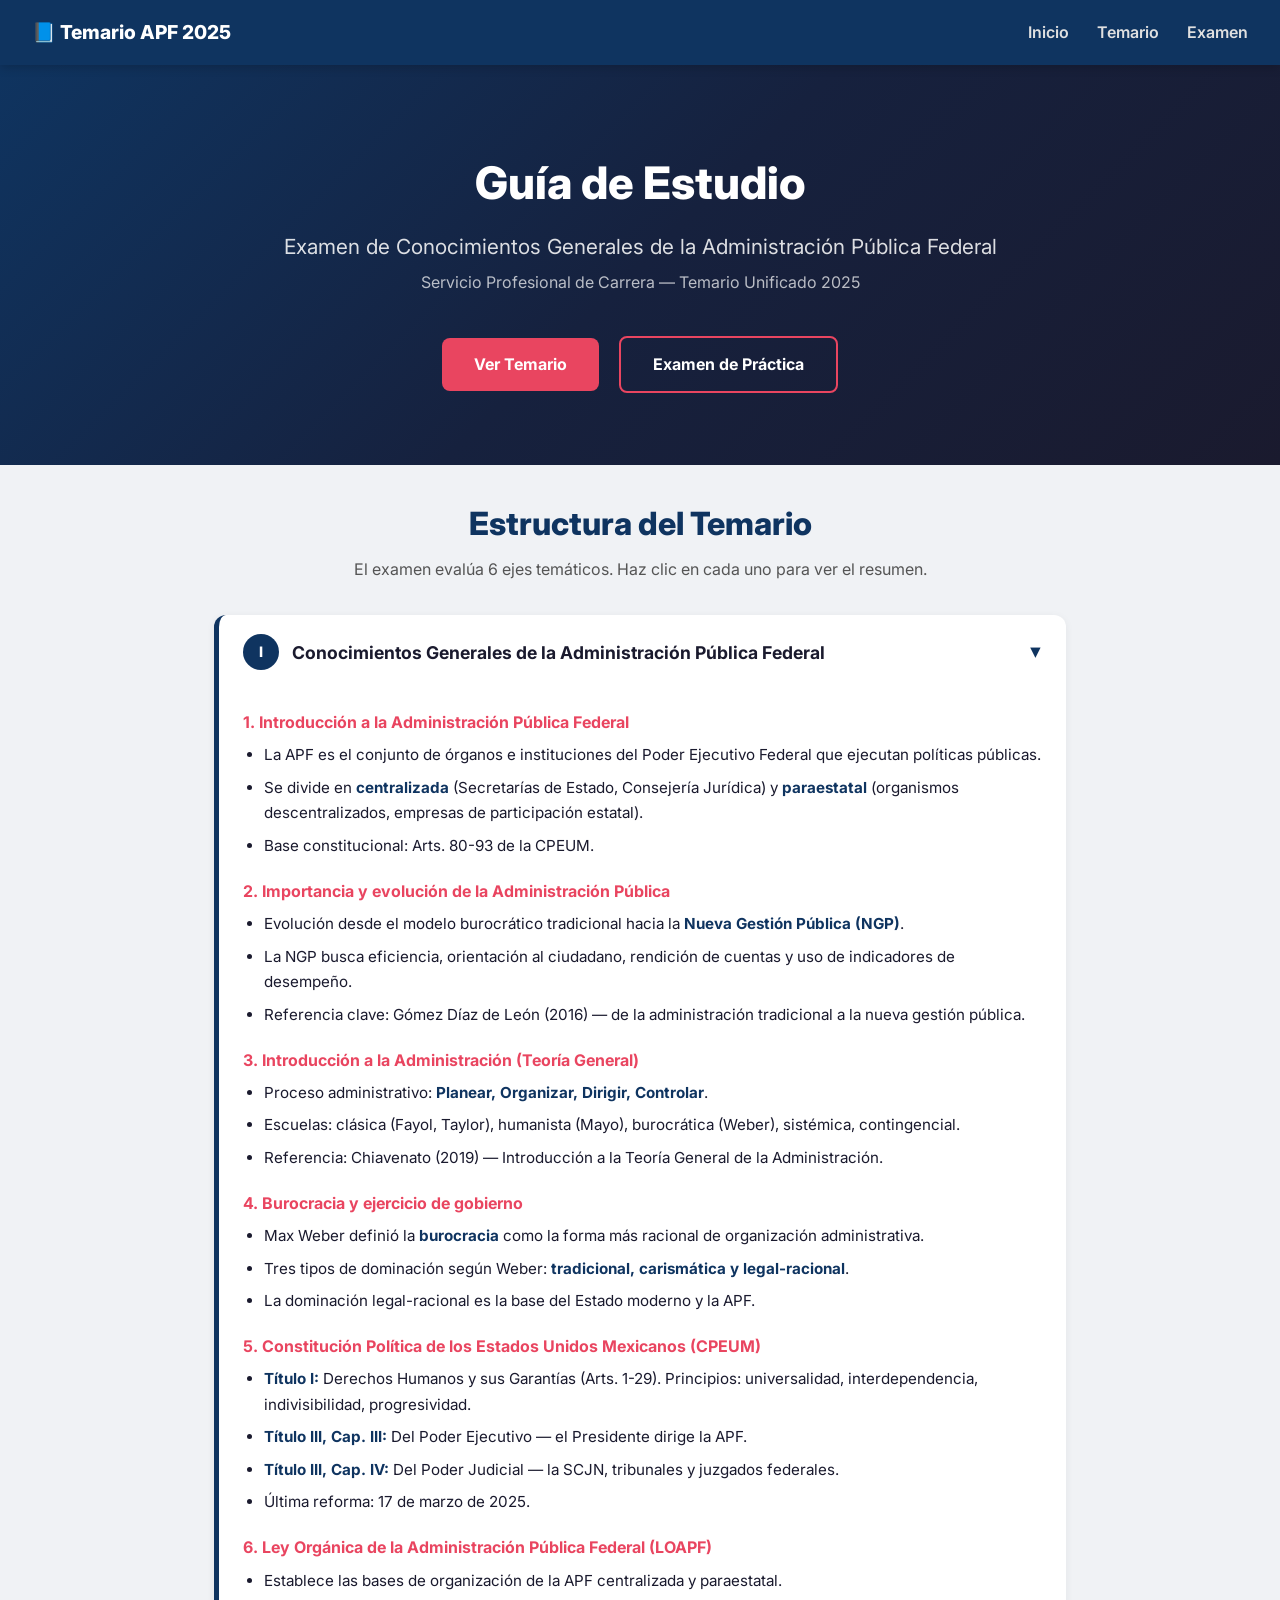
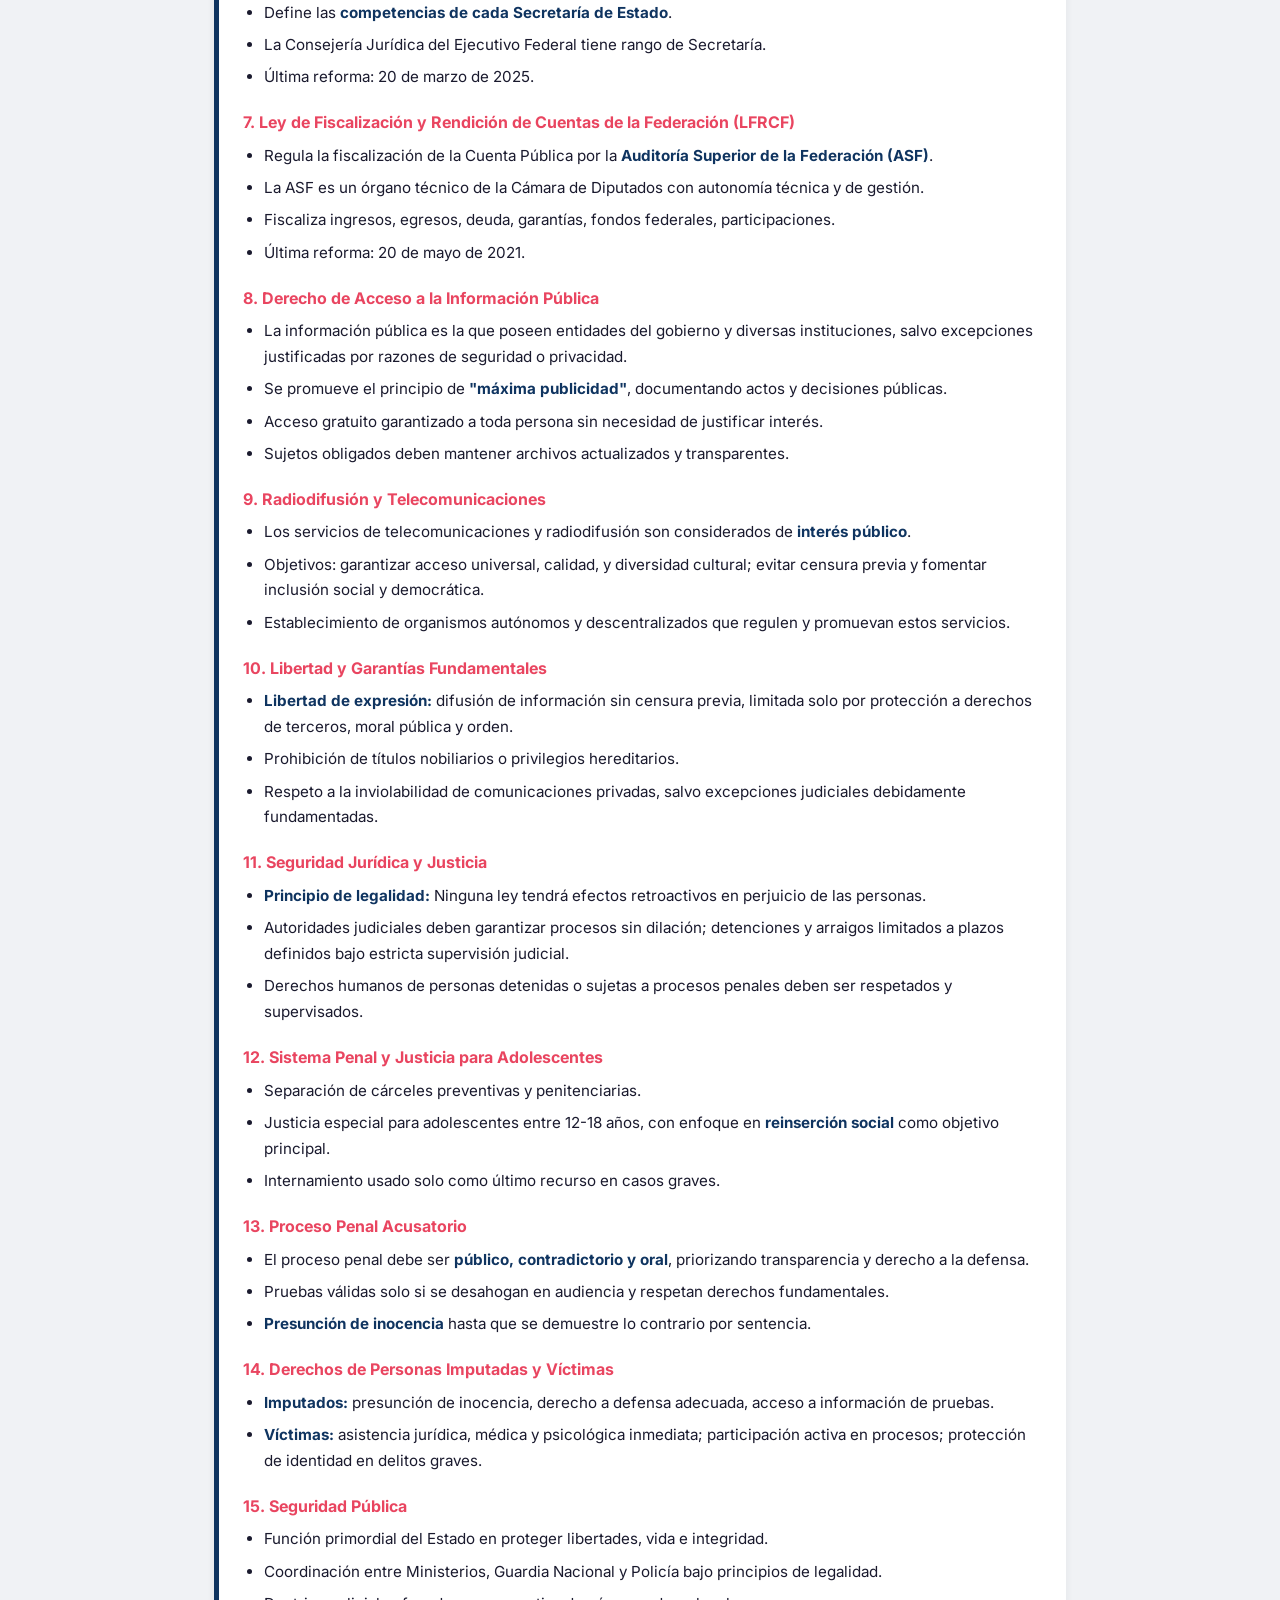
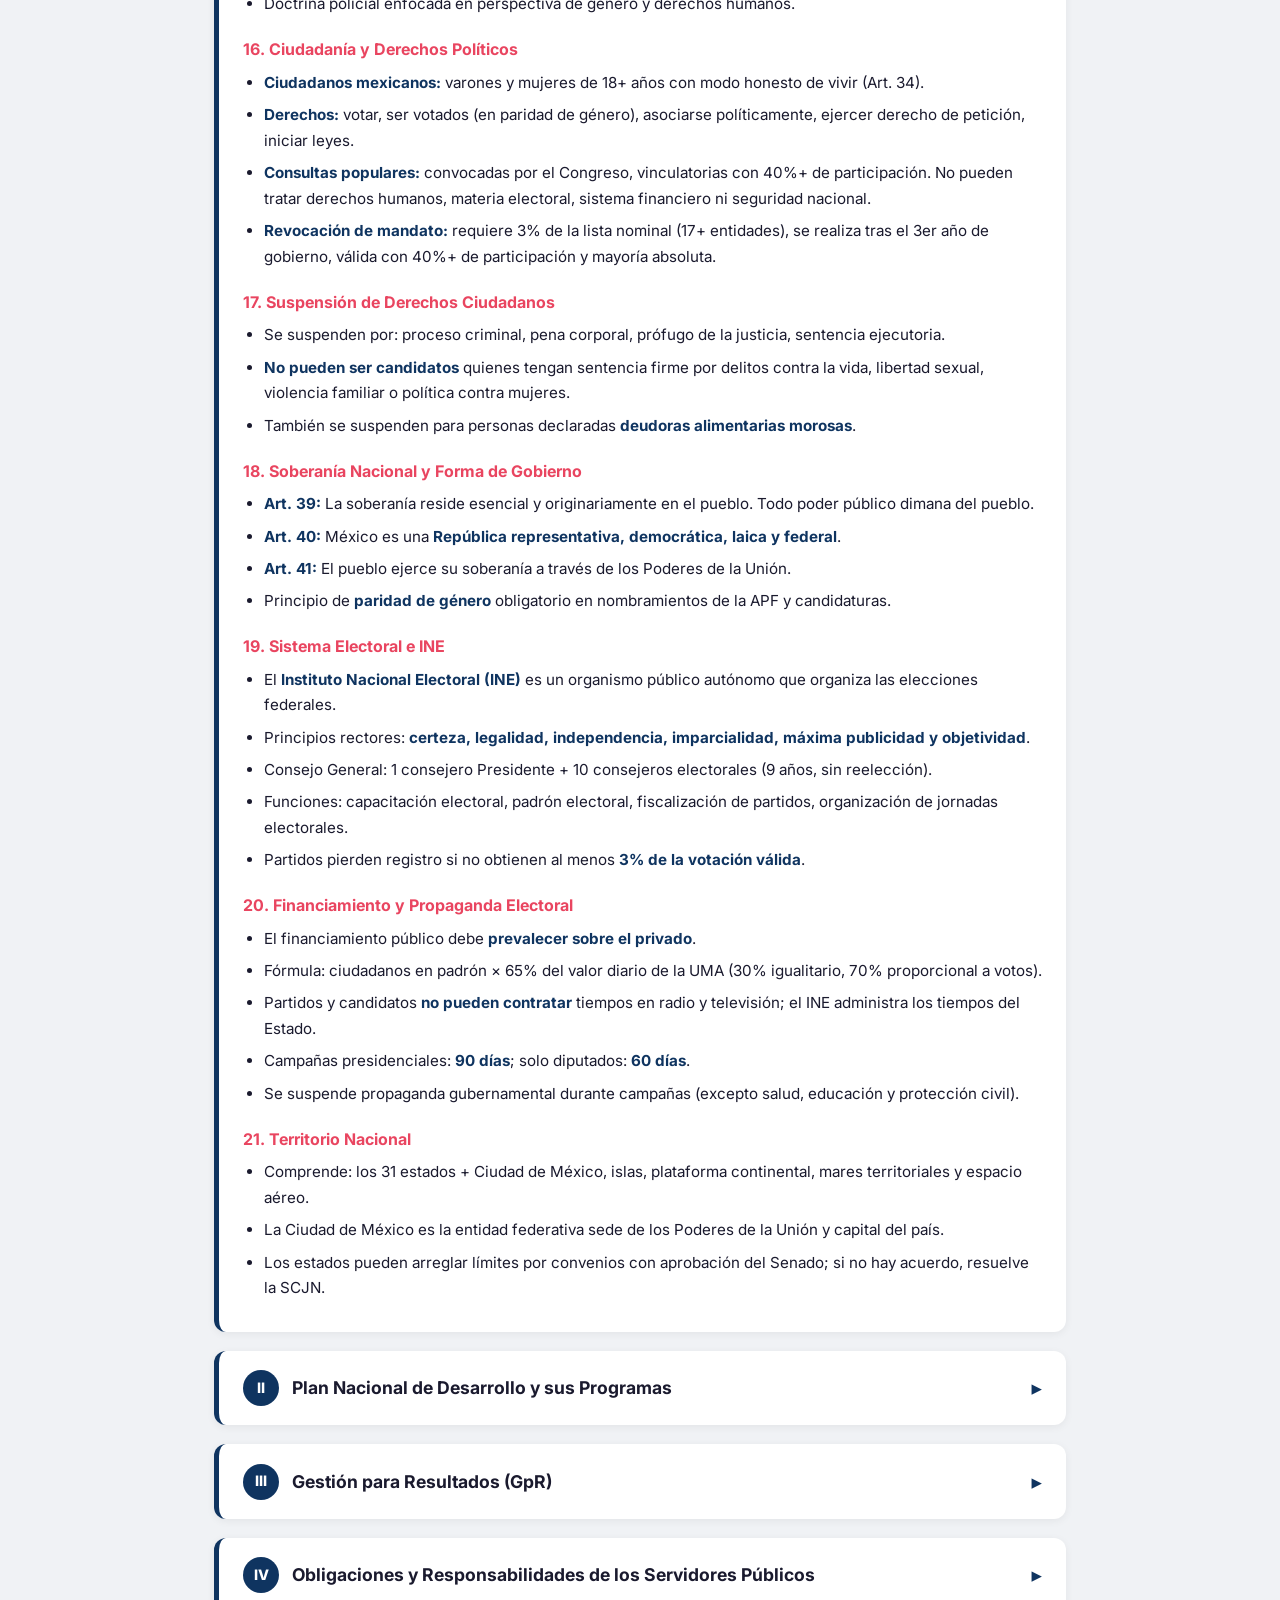
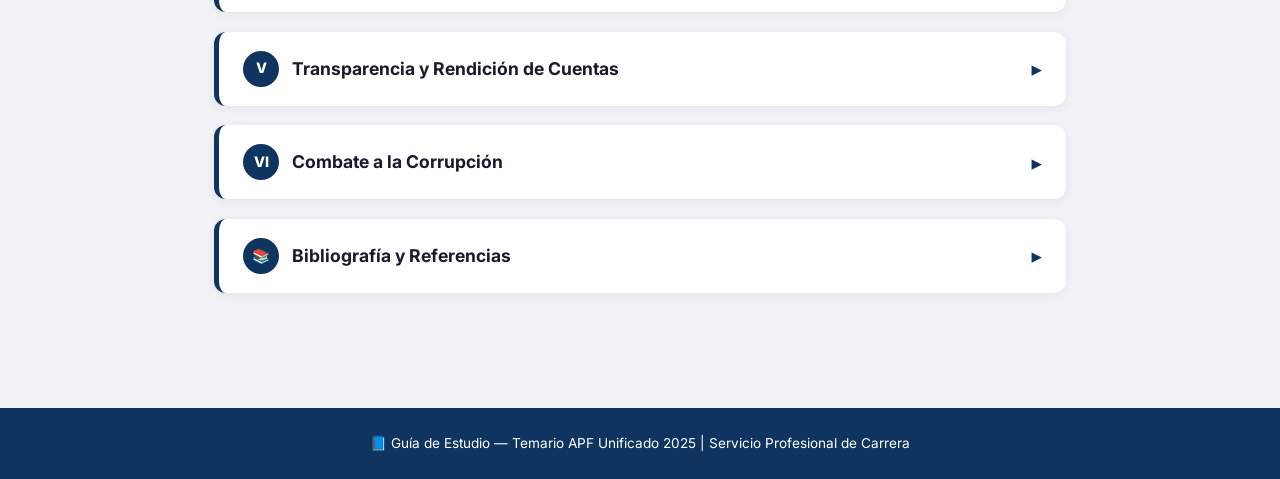
==== index.html @ 344faa26 "Actualización: Ciudadanía, derechos políticos, soberanía, INE, territorio (temas 16-21)" ====
<!DOCTYPE html>
<html lang="es">
<head>
<meta charset="UTF-8">
<meta name="viewport" content="width=device-width, initial-scale=1.0">
<title>Guía de Estudio — Temario APF 2025</title>
<link href="https://fonts.googleapis.com/css2?family=Inter:wght@400;600;700;800&display=swap" rel="stylesheet">
<link rel="stylesheet" href="styles.css">
</head>
<body>

<!-- NAV -->
<nav id="navbar">
  <div class="nav-brand">📘 Temario APF 2025</div>
  <div class="nav-links">
    <a href="#inicio">Inicio</a>
    <a href="#temario">Temario</a>
    <a href="examen.html">Examen</a>
  </div>
</nav>

<!-- HERO -->
<header id="inicio" class="hero">
  <h1>Guía de Estudio</h1>
  <h2>Examen de Conocimientos Generales de la Administración Pública Federal</h2>
  <p>Servicio Profesional de Carrera — Temario Unificado 2025</p>
  <a href="#temario" class="btn-primary">Ver Temario</a>
  <a href="examen.html" class="btn-secondary">Examen de Práctica</a>
</header>

<!-- TEMARIO -->
<main id="temario">

  <h2 class="section-title">Estructura del Temario</h2>
  <p class="section-subtitle">El examen evalúa 6 ejes temáticos. Haz clic en cada uno para ver el resumen.</p>

  <!-- EJE I -->
  <details class="tema-card" open>
    <summary><span class="tema-num">I</span> Conocimientos Generales de la Administración Pública Federal</summary>
    <div class="tema-content">
      <h4>1. Introducción a la Administración Pública Federal</h4>
      <ul>
        <li>La APF es el conjunto de órganos e instituciones del Poder Ejecutivo Federal que ejecutan políticas públicas.</li>
        <li>Se divide en <strong>centralizada</strong> (Secretarías de Estado, Consejería Jurídica) y <strong>paraestatal</strong> (organismos descentralizados, empresas de participación estatal).</li>
        <li>Base constitucional: Arts. 80-93 de la CPEUM.</li>
      </ul>

      <h4>2. Importancia y evolución de la Administración Pública</h4>
      <ul>
        <li>Evolución desde el modelo burocrático tradicional hacia la <strong>Nueva Gestión Pública (NGP)</strong>.</li>
        <li>La NGP busca eficiencia, orientación al ciudadano, rendición de cuentas y uso de indicadores de desempeño.</li>
        <li>Referencia clave: Gómez Díaz de León (2016) — de la administración tradicional a la nueva gestión pública.</li>
      </ul>

      <h4>3. Introducción a la Administración (Teoría General)</h4>
      <ul>
        <li>Proceso administrativo: <strong>Planear, Organizar, Dirigir, Controlar</strong>.</li>
        <li>Escuelas: clásica (Fayol, Taylor), humanista (Mayo), burocrática (Weber), sistémica, contingencial.</li>
        <li>Referencia: Chiavenato (2019) — Introducción a la Teoría General de la Administración.</li>
      </ul>

      <h4>4. Burocracia y ejercicio de gobierno</h4>
      <ul>
        <li>Max Weber definió la <strong>burocracia</strong> como la forma más racional de organización administrativa.</li>
        <li>Tres tipos de dominación según Weber: <strong>tradicional, carismática y legal-racional</strong>.</li>
        <li>La dominación legal-racional es la base del Estado moderno y la APF.</li>
      </ul>

      <h4>5. Constitución Política de los Estados Unidos Mexicanos (CPEUM)</h4>
      <ul>
        <li><strong>Título I:</strong> Derechos Humanos y sus Garantías (Arts. 1-29). Principios: universalidad, interdependencia, indivisibilidad, progresividad.</li>
        <li><strong>Título III, Cap. III:</strong> Del Poder Ejecutivo — el Presidente dirige la APF.</li>
        <li><strong>Título III, Cap. IV:</strong> Del Poder Judicial — la SCJN, tribunales y juzgados federales.</li>
        <li>Última reforma: 17 de marzo de 2025.</li>
      </ul>

      <h4>6. Ley Orgánica de la Administración Pública Federal (LOAPF)</h4>
      <ul>
        <li>Establece las bases de organización de la APF centralizada y paraestatal.</li>
        <li>Define las <strong>competencias de cada Secretaría de Estado</strong>.</li>
        <li>La Consejería Jurídica del Ejecutivo Federal tiene rango de Secretaría.</li>
        <li>Última reforma: 20 de marzo de 2025.</li>
      </ul>

      <h4>7. Ley de Fiscalización y Rendición de Cuentas de la Federación (LFRCF)</h4>
      <ul>
        <li>Regula la fiscalización de la Cuenta Pública por la <strong>Auditoría Superior de la Federación (ASF)</strong>.</li>
        <li>La ASF es un órgano técnico de la Cámara de Diputados con autonomía técnica y de gestión.</li>
        <li>Fiscaliza ingresos, egresos, deuda, garantías, fondos federales, participaciones.</li>
        <li>Última reforma: 20 de mayo de 2021.</li>
      </ul>

      <h4>8. Derecho de Acceso a la Información Pública</h4>
      <ul>
        <li>La información pública es la que poseen entidades del gobierno y diversas instituciones, salvo excepciones justificadas por razones de seguridad o privacidad.</li>
        <li>Se promueve el principio de <strong>"máxima publicidad"</strong>, documentando actos y decisiones públicas.</li>
        <li>Acceso gratuito garantizado a toda persona sin necesidad de justificar interés.</li>
        <li>Sujetos obligados deben mantener archivos actualizados y transparentes.</li>
      </ul>

      <h4>9. Radiodifusión y Telecomunicaciones</h4>
      <ul>
        <li>Los servicios de telecomunicaciones y radiodifusión son considerados de <strong>interés público</strong>.</li>
        <li>Objetivos: garantizar acceso universal, calidad, y diversidad cultural; evitar censura previa y fomentar inclusión social y democrática.</li>
        <li>Establecimiento de organismos autónomos y descentralizados que regulen y promuevan estos servicios.</li>
      </ul>

      <h4>10. Libertad y Garantías Fundamentales</h4>
      <ul>
        <li><strong>Libertad de expresión:</strong> difusión de información sin censura previa, limitada solo por protección a derechos de terceros, moral pública y orden.</li>
        <li>Prohibición de títulos nobiliarios o privilegios hereditarios.</li>
        <li>Respeto a la inviolabilidad de comunicaciones privadas, salvo excepciones judiciales debidamente fundamentadas.</li>
      </ul>

      <h4>11. Seguridad Jurídica y Justicia</h4>
      <ul>
        <li><strong>Principio de legalidad:</strong> Ninguna ley tendrá efectos retroactivos en perjuicio de las personas.</li>
        <li>Autoridades judiciales deben garantizar procesos sin dilación; detenciones y arraigos limitados a plazos definidos bajo estricta supervisión judicial.</li>
        <li>Derechos humanos de personas detenidas o sujetas a procesos penales deben ser respetados y supervisados.</li>
      </ul>

      <h4>12. Sistema Penal y Justicia para Adolescentes</h4>
      <ul>
        <li>Separación de cárceles preventivas y penitenciarias.</li>
        <li>Justicia especial para adolescentes entre 12-18 años, con enfoque en <strong>reinserción social</strong> como objetivo principal.</li>
        <li>Internamiento usado solo como último recurso en casos graves.</li>
      </ul>

      <h4>13. Proceso Penal Acusatorio</h4>
      <ul>
        <li>El proceso penal debe ser <strong>público, contradictorio y oral</strong>, priorizando transparencia y derecho a la defensa.</li>
        <li>Pruebas válidas solo si se desahogan en audiencia y respetan derechos fundamentales.</li>
        <li><strong>Presunción de inocencia</strong> hasta que se demuestre lo contrario por sentencia.</li>
      </ul>

      <h4>14. Derechos de Personas Imputadas y Víctimas</h4>
      <ul>
        <li><strong>Imputados:</strong> presunción de inocencia, derecho a defensa adecuada, acceso a información de pruebas.</li>
        <li><strong>Víctimas:</strong> asistencia jurídica, médica y psicológica inmediata; participación activa en procesos; protección de identidad en delitos graves.</li>
      </ul>

      <h4>15. Seguridad Pública</h4>
      <ul>
        <li>Función primordial del Estado en proteger libertades, vida e integridad.</li>
        <li>Coordinación entre Ministerios, Guardia Nacional y Policía bajo principios de legalidad.</li>
        <li>Doctrina policial enfocada en perspectiva de género y derechos humanos.</li>
      </ul>

      <h4>16. Ciudadanía y Derechos Políticos</h4>
      <ul>
        <li><strong>Ciudadanos mexicanos:</strong> varones y mujeres de 18+ años con modo honesto de vivir (Art. 34).</li>
        <li><strong>Derechos:</strong> votar, ser votados (en paridad de género), asociarse políticamente, ejercer derecho de petición, iniciar leyes.</li>
        <li><strong>Consultas populares:</strong> convocadas por el Congreso, vinculatorias con 40%+ de participación. No pueden tratar derechos humanos, materia electoral, sistema financiero ni seguridad nacional.</li>
        <li><strong>Revocación de mandato:</strong> requiere 3% de la lista nominal (17+ entidades), se realiza tras el 3er año de gobierno, válida con 40%+ de participación y mayoría absoluta.</li>
      </ul>

      <h4>17. Suspensión de Derechos Ciudadanos</h4>
      <ul>
        <li>Se suspenden por: proceso criminal, pena corporal, prófugo de la justicia, sentencia ejecutoria.</li>
        <li><strong>No pueden ser candidatos</strong> quienes tengan sentencia firme por delitos contra la vida, libertad sexual, violencia familiar o política contra mujeres.</li>
        <li>También se suspenden para personas declaradas <strong>deudoras alimentarias morosas</strong>.</li>
      </ul>

      <h4>18. Soberanía Nacional y Forma de Gobierno</h4>
      <ul>
        <li><strong>Art. 39:</strong> La soberanía reside esencial y originariamente en el pueblo. Todo poder público dimana del pueblo.</li>
        <li><strong>Art. 40:</strong> México es una <strong>República representativa, democrática, laica y federal</strong>.</li>
        <li><strong>Art. 41:</strong> El pueblo ejerce su soberanía a través de los Poderes de la Unión.</li>
        <li>Principio de <strong>paridad de género</strong> obligatorio en nombramientos de la APF y candidaturas.</li>
      </ul>

      <h4>19. Sistema Electoral e INE</h4>
      <ul>
        <li>El <strong>Instituto Nacional Electoral (INE)</strong> es un organismo público autónomo que organiza las elecciones federales.</li>
        <li>Principios rectores: <strong>certeza, legalidad, independencia, imparcialidad, máxima publicidad y objetividad</strong>.</li>
        <li>Consejo General: 1 consejero Presidente + 10 consejeros electorales (9 años, sin reelección).</li>
        <li>Funciones: capacitación electoral, padrón electoral, fiscalización de partidos, organización de jornadas electorales.</li>
        <li>Partidos pierden registro si no obtienen al menos <strong>3% de la votación válida</strong>.</li>
      </ul>

      <h4>20. Financiamiento y Propaganda Electoral</h4>
      <ul>
        <li>El financiamiento público debe <strong>prevalecer sobre el privado</strong>.</li>
        <li>Fórmula: ciudadanos en padrón × 65% del valor diario de la UMA (30% igualitario, 70% proporcional a votos).</li>
        <li>Partidos y candidatos <strong>no pueden contratar</strong> tiempos en radio y televisión; el INE administra los tiempos del Estado.</li>
        <li>Campañas presidenciales: <strong>90 días</strong>; solo diputados: <strong>60 días</strong>.</li>
        <li>Se suspende propaganda gubernamental durante campañas (excepto salud, educación y protección civil).</li>
      </ul>

      <h4>21. Territorio Nacional</h4>
      <ul>
        <li>Comprende: los 31 estados + Ciudad de México, islas, plataforma continental, mares territoriales y espacio aéreo.</li>
        <li>La Ciudad de México es la entidad federativa sede de los Poderes de la Unión y capital del país.</li>
        <li>Los estados pueden arreglar límites por convenios con aprobación del Senado; si no hay acuerdo, resuelve la SCJN.</li>
      </ul>
    </div>
  </details>

  <!-- EJE II -->
  <details class="tema-card">
    <summary><span class="tema-num">II</span> Plan Nacional de Desarrollo y sus Programas</summary>
    <div class="tema-content">
      <h4>1. Sociedad y política</h4>
      <ul>
        <li>Los <strong>derechos humanos</strong> son la base de las políticas públicas: el Estado debe promoverlos, respetarlos, protegerlos y garantizarlos.</li>
        <li>El ciclo de las políticas públicas: <strong>identificación del problema → formulación → implementación → evaluación</strong>.</li>
        <li>Referencia: OACNUDH (2010) — Políticas públicas con perspectiva de Derechos Humanos.</li>
      </ul>

      <h4>2. Política y gobierno</h4>
      <ul>
        <li>Las <strong>instituciones</strong> son las reglas del juego que estructuran la interacción política y social.</li>
        <li>El <strong>contrato social</strong> (Rousseau): los individuos ceden libertades naturales a cambio de derechos civiles y protección del Estado.</li>
        <li>El <strong>pacto social</strong> legitima el ejercicio del poder público.</li>
      </ul>

      <h4>3. Economía</h4>
      <ul>
        <li>Principios básicos de economía aplicados al sector público.</li>
        <li>Relación económico-social: el Estado interviene para corregir fallas de mercado y garantizar bienestar social.</li>
        <li>Conceptos clave: PIB, inflación, política fiscal, gasto público, presupuesto.</li>
      </ul>

      <h4>4. Plan Nacional de Desarrollo (PND)</h4>
      <ul>
        <li>Mandato constitucional (Art. 26): el Estado organizará un <strong>Sistema de Planeación Democrática</strong>.</li>
        <li>La <strong>Ley de Planeación</strong> regula la elaboración del PND y los programas sectoriales.</li>
        <li>El PND establece los objetivos nacionales, estrategias y prioridades del desarrollo.</li>
        <li>Vigencia: corresponde a cada sexenio presidencial.</li>
      </ul>

      <h4>5. Programas de mediano plazo</h4>
      <ul>
        <li>Programas <strong>sectoriales, institucionales, regionales y especiales</strong> derivados del PND.</li>
        <li>Deben ser congruentes con el PND y contener objetivos, indicadores y metas.</li>
        <li>Son aprobados por el Presidente y publicados en el DOF.</li>
      </ul>
    </div>
  </details>

  <!-- EJE III -->
  <details class="tema-card">
    <summary><span class="tema-num">III</span> Gestión para Resultados (GpR)</summary>
    <div class="tema-content">
      <h4>1. GpR para el cambio social</h4>
      <ul>
        <li>La GpR es un enfoque de gestión que orienta la acción gubernamental hacia <strong>resultados medibles</strong>.</li>
        <li>Busca que las instituciones generen <strong>valor público</strong> para la sociedad.</li>
        <li>Referencia: OCDE-Banco Mundial (2006) — Buenas prácticas de gestión para resultados.</li>
      </ul>

      <h4>2. Elementos de la GpR</h4>
      <ul>
        <li><strong>Sistema de Evaluación del Desempeño (SED):</strong> mide eficiencia, eficacia y calidad del gasto.</li>
        <li><strong>Presupuesto basado en Resultados (PbR):</strong> vincula recursos públicos a resultados esperados.</li>
        <li><strong>Marco Lógico:</strong> herramienta para diseñar, monitorear y evaluar programas.</li>
        <li>Componentes del Marco Lógico: Fin, Propósito, Componentes, Actividades.</li>
      </ul>

      <h4>3. Objetivos e indicadores</h4>
      <ul>
        <li>Los indicadores deben ser <strong>SMART</strong>: específicos, medibles, alcanzables, relevantes, con plazo.</li>
        <li>Tipos: de gestión (procesos), estratégicos (resultados), de impacto (cambio social).</li>
        <li>La <strong>Matriz de Indicadores para Resultados (MIR)</strong> es obligatoria para todos los programas federales.</li>
        <li>Referencia: CONEVAL (2019) — Guía para construcción de indicadores.</li>
      </ul>

      <h4>4. Características del sector público</h4>
      <ul>
        <li>A diferencia del sector privado, el sector público busca <strong>bienestar colectivo</strong>, no utilidades.</li>
        <li>Debe cumplir con principios de <strong>legalidad, transparencia, rendición de cuentas y eficiencia</strong>.</li>
        <li>Referencia: García y García (2010) — La GpR en América Latina y el Caribe (BID).</li>
      </ul>
    </div>
  </details>

  <!-- EJE IV -->
  <details class="tema-card">
    <summary><span class="tema-num">IV</span> Obligaciones y Responsabilidades de los Servidores Públicos</summary>
    <div class="tema-content">
      <h4>1. Conceptos relevantes</h4>
      <ul>
        <li><strong>Servidor público:</strong> toda persona que desempeñe un empleo, cargo o comisión en el Estado.</li>
        <li>Art. 108 CPEUM: define quiénes son considerados servidores públicos.</li>
        <li>Los servidores públicos deben actuar con <strong>legalidad, honradez, lealtad, imparcialidad y eficiencia</strong>.</li>
      </ul>

      <h4>2. Principios y directrices (Ley General de Responsabilidades Administrativas - LGRA)</h4>
      <ul>
        <li>Principios: <strong>disciplina, legalidad, objetividad, profesionalismo, honradez, lealtad, imparcialidad, integridad, rendición de cuentas, eficacia, eficiencia</strong>.</li>
        <li>Directrices: actuar conforme a la ley, conducirse con rectitud, no buscar beneficio personal.</li>
        <li>La LGRA establece el catálogo de <strong>faltas administrativas graves y no graves</strong>.</li>
      </ul>

      <h4>3. Declaraciones patrimoniales y de intereses</h4>
      <ul>
        <li>Obligación de presentar declaración <strong>patrimonial, de intereses y fiscal</strong>.</li>
        <li>Se presentan en 3 modalidades: <strong>inicial, de modificación y de conclusión</strong>.</li>
        <li>Es una herramienta de <strong>rendición de cuentas y prevención de conflictos de interés</strong>.</li>
      </ul>

      <h4>4. Faltas administrativas graves</h4>
      <ul>
        <li><strong>Cohecho:</strong> solicitar o aceptar beneficios indebidos.</li>
        <li><strong>Peculado:</strong> usar recursos públicos para fines personales.</li>
        <li><strong>Desvío de recursos:</strong> aplicar fondos públicos a fines distintos a los autorizados.</li>
        <li><strong>Enriquecimiento oculto:</strong> incremento patrimonial injustificado.</li>
        <li><strong>Abuso de funciones, tráfico de influencias, encubrimiento, obstrucción de justicia.</strong></li>
        <li>Son sancionadas por el <strong>Tribunal Federal de Justicia Administrativa</strong>.</li>
      </ul>

      <h4>5. Prescripción de la responsabilidad administrativa</h4>
      <ul>
        <li>Faltas no graves: prescriben en <strong>3 años</strong>.</li>
        <li>Faltas graves: prescriben en <strong>7 años</strong>.</li>
        <li>El plazo corre a partir de que se comete la falta.</li>
      </ul>
    </div>
  </details>

  <!-- EJE V -->
  <details class="tema-card">
    <summary><span class="tema-num">V</span> Transparencia y Rendición de Cuentas</summary>
    <div class="tema-content">
      <h4>1. Ley General de Transparencia y Acceso a la Información Pública (LGTAIP)</h4>
      <ul>
        <li>Toda persona tiene derecho a <strong>acceder a información pública</strong> sin necesidad de justificar su interés.</li>
        <li>Los sujetos obligados deben publicar <strong>información de oficio</strong> (obligaciones de transparencia).</li>
        <li>El principio de <strong>máxima publicidad</strong>: toda información es pública, salvo excepciones legales.</li>
        <li>Información reservada: puede clasificarse temporalmente por razones de seguridad nacional, orden público, etc.</li>
        <li>Información confidencial: datos personales protegidos.</li>
      </ul>

      <h4>2. Rendición de cuentas</h4>
      <ul>
        <li>Es la obligación de los servidores públicos de <strong>informar, justificar y asumir responsabilidad</strong> por sus decisiones.</li>
        <li>Dimensiones: <strong>informativa</strong> (publicar datos), <strong>argumentativa</strong> (justificar decisiones), <strong>sancionatoria</strong> (consecuencias por incumplimiento).</li>
        <li>Es un pilar de la democracia y el Estado de Derecho.</li>
      </ul>

      <h4>3. Ley Federal de Presupuesto y Responsabilidad Hacendaria (LFPRH)</h4>
      <ul>
        <li>Regula la <strong>programación, presupuestación, aprobación, ejercicio, control y evaluación</strong> de ingresos y egresos públicos.</li>
        <li>El <strong>Presupuesto de Egresos de la Federación (PEF)</strong> es aprobado anualmente por la Cámara de Diputados.</li>
        <li>Principios: equilibrio presupuestario, responsabilidad hacendaria, transparencia.</li>
      </ul>

      <h4>4. Ley de Fiscalización y Rendición de Cuentas de la Federación (LFRCF)</h4>
      <ul>
        <li>La <strong>Auditoría Superior de la Federación (ASF)</strong> fiscaliza el uso de recursos públicos.</li>
        <li>Revisa la <strong>Cuenta Pública</strong> del ejercicio fiscal anterior.</li>
        <li>Puede realizar auditorías de cumplimiento, desempeño, financieras y forenses.</li>
      </ul>
    </div>
  </details>

  <!-- EJE VI -->
  <details class="tema-card">
    <summary><span class="tema-num">VI</span> Combate a la Corrupción</summary>
    <div class="tema-content">
      <h4>1. Ley Federal de Austeridad Republicana</h4>
      <ul>
        <li>Establece la <strong>austeridad</strong> como principio rector del servicio público.</li>
        <li>Prohíbe gastos suntuarios, viajes innecesarios, bonos excesivos.</li>
        <li>Regula los sueldos máximos de los servidores públicos.</li>
        <li>Publicada en el DOF el 19 de noviembre de 2019.</li>
      </ul>

      <h4>2. Sistema Nacional de Fiscalización (SNF)</h4>
      <ul>
        <li>Coordina a la <strong>ASF, la SFP, las entidades de fiscalización locales y los órganos internos de control</strong>.</li>
        <li>Busca establecer <strong>estándares comunes de auditoría</strong> y fiscalización.</li>
        <li>Forma parte del Sistema Nacional Anticorrupción.</li>
      </ul>

      <h4>3. Sistema Nacional Anticorrupción (SNA)</h4>
      <ul>
        <li>Creado por reforma constitucional en 2015 (Art. 113 CPEUM).</li>
        <li>Es una instancia de <strong>coordinación</strong> entre autoridades federales y locales para prevenir, detectar y sancionar la corrupción.</li>
        <li>Integrantes: Comité Coordinador, Comité de Participación Ciudadana, Comité Rector del SNF.</li>
        <li>El <strong>Comité de Participación Ciudadana</strong> preside el Comité Coordinador.</li>
        <li>Ley General del Sistema Nacional Anticorrupción — última reforma: 20 de mayo de 2021.</li>
      </ul>
    </div>
  </details>

  <!-- BIBLIOGRAFÍA -->
  <details class="tema-card">
    <summary><span class="tema-num">📚</span> Bibliografía y Referencias</summary>
    <div class="tema-content">
      <ul>
        <li>Constitución Política de los Estados Unidos Mexicanos (CPEUM). Última Reforma 17-03-2025.</li>
        <li>Ley Orgánica de la Administración Pública Federal (LOAPF). Última Reforma 20-03-2025.</li>
        <li>Ley de Fiscalización y Rendición de Cuentas de la Federación (LFRCF). Última Reforma 20-05-2021.</li>
        <li>Ley General de Responsabilidades Administrativas (LGRA). Última Reforma 02-01-2025.</li>
        <li>Ley General de Transparencia y Acceso a la Información Pública (LGTAIP). Última Reforma 20-03-2025.</li>
        <li>Ley Federal de Presupuesto y Responsabilidad Hacendaria (LFPRH). Última Reforma 30-04-2024.</li>
        <li>Ley de Planeación (LP). Última Reforma 08-05-2023.</li>
        <li>Ley Federal de Austeridad Republicana. DOF 19-11-2019.</li>
        <li>Ley General del Sistema Nacional Anticorrupción. Última Reforma 20-05-2021.</li>
        <li>Gómez Díaz de León, C. (2016). De la administración pública tradicional a la nueva gestión pública. McGraw-Hill.</li>
        <li>Chiavenato, I. (2019). Introducción a la Teoría General de la Administración. McGraw-Hill.</li>
        <li>Weber, M. (2002). Economía y sociedad. Fondo de Cultura Económica.</li>
        <li>Rousseau, J. (2007). El Contrato Social. Austral.</li>
        <li>OCDE-Banco Mundial. (2006). Buenas prácticas de gestión para resultados de desarrollo.</li>
        <li>SHCP. (2015). Sistema de Evaluación del Desempeño.</li>
        <li>CONEVAL. (2019). Guía para construcción de objetivos e indicadores.</li>
        <li>García, M. y García, R. (2010). La GpR en el desarrollo — BID.</li>
        <li>OACNUDH. (2010). Políticas públicas con perspectiva de Derechos Humanos.</li>
      </ul>
    </div>
  </details>

</main>

<footer>
  <p>📘 Guía de Estudio — Temario APF Unificado 2025 | Servicio Profesional de Carrera</p>
</footer>

</body>
</html>
---- styles.css ----
/* === RESET & BASE === */
*, *::before, *::after { box-sizing: border-box; margin: 0; padding: 0; }
html { scroll-behavior: smooth; }
body {
  font-family: 'Inter', system-ui, sans-serif;
  line-height: 1.7;
  color: #1a1a2e;
  background: #f0f2f5;
}

/* === NAV === */
#navbar {
  position: sticky; top: 0; z-index: 100;
  display: flex; justify-content: space-between; align-items: center;
  padding: 1rem 2rem;
  background: #0f3460;
  box-shadow: 0 2px 10px rgba(0,0,0,.2);
}
.nav-brand { color: #fff; font-weight: 800; font-size: 1.2rem; }
.nav-links a {
  color: #e0e0e0; text-decoration: none; margin-left: 1.5rem;
  font-weight: 600; transition: color .2s;
}
.nav-links a:hover { color: #e94560; }

/* === HERO === */
.hero {
  background: linear-gradient(135deg, #0f3460 0%, #16213e 50%, #1a1a2e 100%);
  color: #fff;
  text-align: center;
  padding: 5rem 2rem 4rem;
}
.hero h1 { font-size: 2.8rem; font-weight: 800; margin-bottom: .5rem; }
.hero h2 { font-size: 1.3rem; font-weight: 400; opacity: .85; margin-bottom: .3rem; }
.hero p { opacity: .7; margin-bottom: 2rem; }
.btn-primary, .btn-secondary {
  display: inline-block; padding: .8rem 2rem; border-radius: 8px;
  font-weight: 700; text-decoration: none; margin: .5rem; transition: all .2s;
}
.btn-primary { background: #e94560; color: #fff; }
.btn-primary:hover { background: #c73550; transform: translateY(-2px); }
.btn-secondary { background: transparent; color: #fff; border: 2px solid #e94560; }
.btn-secondary:hover { background: #e94560; }

/* === MAIN === */
main { max-width: 900px; margin: 2rem auto; padding: 0 1.5rem 4rem; }
.section-title { font-size: 2rem; font-weight: 800; text-align: center; margin-bottom: .3rem; color: #0f3460; }
.section-subtitle { text-align: center; color: #555; margin-bottom: 2rem; }

/* === CARDS (details) === */
.tema-card {
  background: #fff;
  border-radius: 12px;
  margin-bottom: 1.2rem;
  box-shadow: 0 2px 8px rgba(0,0,0,.06);
  overflow: hidden;
  border-left: 5px solid #0f3460;
}
.tema-card summary {
  padding: 1.2rem 1.5rem;
  font-weight: 700; font-size: 1.1rem;
  cursor: pointer;
  list-style: none;
  display: flex; align-items: center; gap: .8rem;
  transition: background .2s;
}
.tema-card summary:hover { background: #f7f9fc; }
.tema-card summary::after {
  content: '▸'; margin-left: auto; transition: transform .2s; font-size: 1.3rem; color: #0f3460;
}
.tema-card[open] summary::after { transform: rotate(90deg); }
.tema-num {
  display: inline-flex; align-items: center; justify-content: center;
  width: 36px; height: 36px; border-radius: 50%;
  background: #0f3460; color: #fff; font-size: .9rem; font-weight: 800; flex-shrink: 0;
}
.tema-content { padding: 0 1.5rem 1.5rem; }
.tema-content h4 { margin-top: 1.2rem; margin-bottom: .4rem; color: #e94560; font-size: 1rem; }
.tema-content ul { padding-left: 1.3rem; }
.tema-content li { margin-bottom: .4rem; font-size: .95rem; }
.tema-content li strong { color: #0f3460; }

/* === FOOTER === */
footer {
  text-align: center; padding: 1.5rem;
  background: #0f3460; color: #fff; font-size: .85rem;
}

/* === RESPONSIVE === */
@media (max-width: 600px) {
  .hero h1 { font-size: 1.8rem; }
  .hero h2 { font-size: 1rem; }
  #navbar { flex-direction: column; gap: .5rem; }
  .nav-links a { margin-left: .8rem; font-size: .9rem; }
}

/* ========== EXAMEN STYLES ========== */
.exam-container { max-width: 800px; margin: 2rem auto; padding: 0 1.5rem 4rem; }
.exam-intro { text-align: center; margin-bottom: 2rem; }
.exam-intro h2 { color: #0f3460; font-size: 2rem; font-weight: 800; }
.exam-intro p { color: #555; }

.question-card {
  background: #fff; border-radius: 12px; padding: 1.5rem;
  margin-bottom: 1.2rem; box-shadow: 0 2px 8px rgba(0,0,0,.06);
  border-left: 5px solid #0f3460;
}
.question-card h3 { font-size: 1rem; color: #0f3460; margin-bottom: .8rem; }
.question-card label {
  display: block; padding: .6rem 1rem; margin-bottom: .4rem;
  border-radius: 8px; cursor: pointer; transition: background .15s;
  font-size: .95rem;
}
.question-card label:hover { background: #f0f4ff; }
.question-card input[type="radio"] { margin-right: .5rem; }

.result-box {
  display: none; margin-top: 1rem; padding: 1rem;
  border-radius: 8px; font-weight: 600;
}
.result-box.correct { background: #d4edda; color: #155724; display: block; }
.result-box.incorrect { background: #f8d7da; color: #721c24; display: block; }

#exam-results {
  text-align: center; padding: 2rem; background: #fff;
  border-radius: 12px; box-shadow: 0 4px 15px rgba(0,0,0,.1);
  margin-top: 2rem; display: none;
}
#exam-results h2 { color: #0f3460; }
#exam-results .score { font-size: 3rem; font-weight: 800; color: #e94560; }

#btn-submit {
  display: block; margin: 2rem auto; padding: 1rem 3rem;
  background: #e94560; color: #fff; border: none; border-radius: 10px;
  font-size: 1.1rem; font-weight: 700; cursor: pointer; transition: all .2s;
}
#btn-submit:hover { background: #c73550; transform: translateY(-2px); }

.progress-bar {
  position: fixed; top: 60px; left: 0; height: 4px;
  background: #e94560; z-index: 99; transition: width .3s;
}
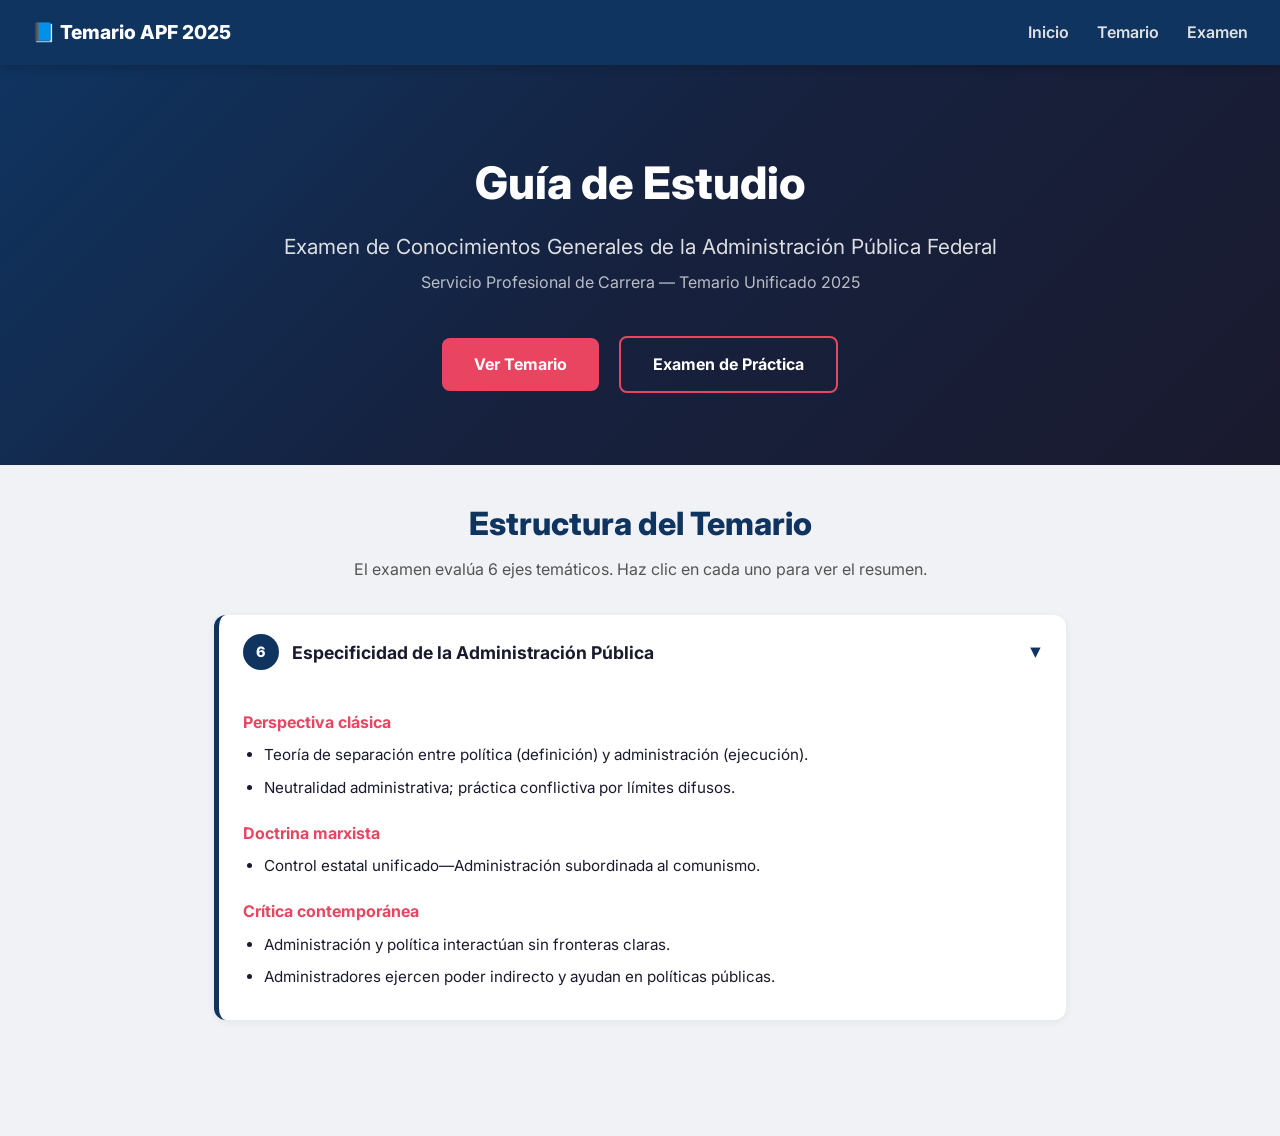
==== commit 6c0ed144: "Actualización: Resumen en index.html (offset 6501-7001) y progreso actualizado." ====
--- a/index.html
+++ b/index.html
@@ -34,388 +34,25 @@
   <h2 class="section-title">Estructura del Temario</h2>
   <p class="section-subtitle">El examen evalúa 6 ejes temáticos. Haz clic en cada uno para ver el resumen.</p>
 
-  <!-- EJE I -->
-  <details class="tema-card" open>
-    <summary><span class="tema-num">I</span> Conocimientos Generales de la Administración Pública Federal</summary>
-    <div class="tema-content">
-      <h4>1. Introducción a la Administración Pública Federal</h4>
-      <ul>
-        <li>La APF es el conjunto de órganos e instituciones del Poder Ejecutivo Federal que ejecutan políticas públicas.</li>
-        <li>Se divide en <strong>centralizada</strong> (Secretarías de Estado, Consejería Jurídica) y <strong>paraestatal</strong> (organismos descentralizados, empresas de participación estatal).</li>
-        <li>Base constitucional: Arts. 80-93 de la CPEUM.</li>
-      </ul>
+  <!-- Añadido: Nueva Informacion-->
+<details class="tema-card" open>
+  <summary><span class="tema-num">6</span> Especificidad de la Administración Pública</summary>
+  <div class="tema-content">
+    <h4>Perspectiva clásica</h4>
+    <ul>
+      <li>Teoría de separación entre política (definición) y administración (ejecución).</li>
+      <li>Neutralidad administrativa; práctica conflictiva por límites difusos.</li>
+    </ul>
 
-      <h4>2. Importancia y evolución de la Administración Pública</h4>
-      <ul>
-        <li>Evolución desde el modelo burocrático tradicional hacia la <strong>Nueva Gestión Pública (NGP)</strong>.</li>
-        <li>La NGP busca eficiencia, orientación al ciudadano, rendición de cuentas y uso de indicadores de desempeño.</li>
-        <li>Referencia clave: Gómez Díaz de León (2016) — de la administración tradicional a la nueva gestión pública.</li>
-      </ul>
+    <h4>Doctrina marxista</h4>
+    <ul>
+      <li>Control estatal unificado—Administración subordinada al comunismo.</li>
+    </ul>
 
-      <h4>3. Introducción a la Administración (Teoría General)</h4>
-      <ul>
-        <li>Proceso administrativo: <strong>Planear, Organizar, Dirigir, Controlar</strong>.</li>
-        <li>Escuelas: clásica (Fayol, Taylor), humanista (Mayo), burocrática (Weber), sistémica, contingencial.</li>
-        <li>Referencia: Chiavenato (2019) — Introducción a la Teoría General de la Administración.</li>
-      </ul>
-
-      <h4>4. Burocracia y ejercicio de gobierno</h4>
-      <ul>
-        <li>Max Weber definió la <strong>burocracia</strong> como la forma más racional de organización administrativa.</li>
-        <li>Tres tipos de dominación según Weber: <strong>tradicional, carismática y legal-racional</strong>.</li>
-        <li>La dominación legal-racional es la base del Estado moderno y la APF.</li>
-      </ul>
-
-      <h4>5. Constitución Política de los Estados Unidos Mexicanos (CPEUM)</h4>
-      <ul>
-        <li><strong>Título I:</strong> Derechos Humanos y sus Garantías (Arts. 1-29). Principios: universalidad, interdependencia, indivisibilidad, progresividad.</li>
-        <li><strong>Título III, Cap. III:</strong> Del Poder Ejecutivo — el Presidente dirige la APF.</li>
-        <li><strong>Título III, Cap. IV:</strong> Del Poder Judicial — la SCJN, tribunales y juzgados federales.</li>
-        <li>Última reforma: 17 de marzo de 2025.</li>
-      </ul>
-
-      <h4>6. Ley Orgánica de la Administración Pública Federal (LOAPF)</h4>
-      <ul>
-        <li>Establece las bases de organización de la APF centralizada y paraestatal.</li>
-        <li>Define las <strong>competencias de cada Secretaría de Estado</strong>.</li>
-        <li>La Consejería Jurídica del Ejecutivo Federal tiene rango de Secretaría.</li>
-        <li>Última reforma: 20 de marzo de 2025.</li>
-      </ul>
-
-      <h4>7. Ley de Fiscalización y Rendición de Cuentas de la Federación (LFRCF)</h4>
-      <ul>
-        <li>Regula la fiscalización de la Cuenta Pública por la <strong>Auditoría Superior de la Federación (ASF)</strong>.</li>
-        <li>La ASF es un órgano técnico de la Cámara de Diputados con autonomía técnica y de gestión.</li>
-        <li>Fiscaliza ingresos, egresos, deuda, garantías, fondos federales, participaciones.</li>
-        <li>Última reforma: 20 de mayo de 2021.</li>
-      </ul>
-
-      <h4>8. Derecho de Acceso a la Información Pública</h4>
-      <ul>
-        <li>La información pública es la que poseen entidades del gobierno y diversas instituciones, salvo excepciones justificadas por razones de seguridad o privacidad.</li>
-        <li>Se promueve el principio de <strong>"máxima publicidad"</strong>, documentando actos y decisiones públicas.</li>
-        <li>Acceso gratuito garantizado a toda persona sin necesidad de justificar interés.</li>
-        <li>Sujetos obligados deben mantener archivos actualizados y transparentes.</li>
-      </ul>
-
-      <h4>9. Radiodifusión y Telecomunicaciones</h4>
-      <ul>
-        <li>Los servicios de telecomunicaciones y radiodifusión son considerados de <strong>interés público</strong>.</li>
-        <li>Objetivos: garantizar acceso universal, calidad, y diversidad cultural; evitar censura previa y fomentar inclusión social y democrática.</li>
-        <li>Establecimiento de organismos autónomos y descentralizados que regulen y promuevan estos servicios.</li>
-      </ul>
-
-      <h4>10. Libertad y Garantías Fundamentales</h4>
-      <ul>
-        <li><strong>Libertad de expresión:</strong> difusión de información sin censura previa, limitada solo por protección a derechos de terceros, moral pública y orden.</li>
-        <li>Prohibición de títulos nobiliarios o privilegios hereditarios.</li>
-        <li>Respeto a la inviolabilidad de comunicaciones privadas, salvo excepciones judiciales debidamente fundamentadas.</li>
-      </ul>
-
-      <h4>11. Seguridad Jurídica y Justicia</h4>
-      <ul>
-        <li><strong>Principio de legalidad:</strong> Ninguna ley tendrá efectos retroactivos en perjuicio de las personas.</li>
-        <li>Autoridades judiciales deben garantizar procesos sin dilación; detenciones y arraigos limitados a plazos definidos bajo estricta supervisión judicial.</li>
-        <li>Derechos humanos de personas detenidas o sujetas a procesos penales deben ser respetados y supervisados.</li>
-      </ul>
-
-      <h4>12. Sistema Penal y Justicia para Adolescentes</h4>
-      <ul>
-        <li>Separación de cárceles preventivas y penitenciarias.</li>
-        <li>Justicia especial para adolescentes entre 12-18 años, con enfoque en <strong>reinserción social</strong> como objetivo principal.</li>
-        <li>Internamiento usado solo como último recurso en casos graves.</li>
-      </ul>
-
-      <h4>13. Proceso Penal Acusatorio</h4>
-      <ul>
-        <li>El proceso penal debe ser <strong>público, contradictorio y oral</strong>, priorizando transparencia y derecho a la defensa.</li>
-        <li>Pruebas válidas solo si se desahogan en audiencia y respetan derechos fundamentales.</li>
-        <li><strong>Presunción de inocencia</strong> hasta que se demuestre lo contrario por sentencia.</li>
-      </ul>
-
-      <h4>14. Derechos de Personas Imputadas y Víctimas</h4>
-      <ul>
-        <li><strong>Imputados:</strong> presunción de inocencia, derecho a defensa adecuada, acceso a información de pruebas.</li>
-        <li><strong>Víctimas:</strong> asistencia jurídica, médica y psicológica inmediata; participación activa en procesos; protección de identidad en delitos graves.</li>
-      </ul>
-
-      <h4>15. Seguridad Pública</h4>
-      <ul>
-        <li>Función primordial del Estado en proteger libertades, vida e integridad.</li>
-        <li>Coordinación entre Ministerios, Guardia Nacional y Policía bajo principios de legalidad.</li>
-        <li>Doctrina policial enfocada en perspectiva de género y derechos humanos.</li>
-      </ul>
-
-      <h4>16. Ciudadanía y Derechos Políticos</h4>
-      <ul>
-        <li><strong>Ciudadanos mexicanos:</strong> varones y mujeres de 18+ años con modo honesto de vivir (Art. 34).</li>
-        <li><strong>Derechos:</strong> votar, ser votados (en paridad de género), asociarse políticamente, ejercer derecho de petición, iniciar leyes.</li>
-        <li><strong>Consultas populares:</strong> convocadas por el Congreso, vinculatorias con 40%+ de participación. No pueden tratar derechos humanos, materia electoral, sistema financiero ni seguridad nacional.</li>
-        <li><strong>Revocación de mandato:</strong> requiere 3% de la lista nominal (17+ entidades), se realiza tras el 3er año de gobierno, válida con 40%+ de participación y mayoría absoluta.</li>
-      </ul>
-
-      <h4>17. Suspensión de Derechos Ciudadanos</h4>
-      <ul>
-        <li>Se suspenden por: proceso criminal, pena corporal, prófugo de la justicia, sentencia ejecutoria.</li>
-        <li><strong>No pueden ser candidatos</strong> quienes tengan sentencia firme por delitos contra la vida, libertad sexual, violencia familiar o política contra mujeres.</li>
-        <li>También se suspenden para personas declaradas <strong>deudoras alimentarias morosas</strong>.</li>
-      </ul>
-
-      <h4>18. Soberanía Nacional y Forma de Gobierno</h4>
-      <ul>
-        <li><strong>Art. 39:</strong> La soberanía reside esencial y originariamente en el pueblo. Todo poder público dimana del pueblo.</li>
-        <li><strong>Art. 40:</strong> México es una <strong>República representativa, democrática, laica y federal</strong>.</li>
-        <li><strong>Art. 41:</strong> El pueblo ejerce su soberanía a través de los Poderes de la Unión.</li>
-        <li>Principio de <strong>paridad de género</strong> obligatorio en nombramientos de la APF y candidaturas.</li>
-      </ul>
-
-      <h4>19. Sistema Electoral e INE</h4>
-      <ul>
-        <li>El <strong>Instituto Nacional Electoral (INE)</strong> es un organismo público autónomo que organiza las elecciones federales.</li>
-        <li>Principios rectores: <strong>certeza, legalidad, independencia, imparcialidad, máxima publicidad y objetividad</strong>.</li>
-        <li>Consejo General: 1 consejero Presidente + 10 consejeros electorales (9 años, sin reelección).</li>
-        <li>Funciones: capacitación electoral, padrón electoral, fiscalización de partidos, organización de jornadas electorales.</li>
-        <li>Partidos pierden registro si no obtienen al menos <strong>3% de la votación válida</strong>.</li>
-      </ul>
-
-      <h4>20. Financiamiento y Propaganda Electoral</h4>
-      <ul>
-        <li>El financiamiento público debe <strong>prevalecer sobre el privado</strong>.</li>
-        <li>Fórmula: ciudadanos en padrón × 65% del valor diario de la UMA (30% igualitario, 70% proporcional a votos).</li>
-        <li>Partidos y candidatos <strong>no pueden contratar</strong> tiempos en radio y televisión; el INE administra los tiempos del Estado.</li>
-        <li>Campañas presidenciales: <strong>90 días</strong>; solo diputados: <strong>60 días</strong>.</li>
-        <li>Se suspende propaganda gubernamental durante campañas (excepto salud, educación y protección civil).</li>
-      </ul>
-
-      <h4>21. Territorio Nacional</h4>
-      <ul>
-        <li>Comprende: los 31 estados + Ciudad de México, islas, plataforma continental, mares territoriales y espacio aéreo.</li>
-        <li>La Ciudad de México es la entidad federativa sede de los Poderes de la Unión y capital del país.</li>
-        <li>Los estados pueden arreglar límites por convenios con aprobación del Senado; si no hay acuerdo, resuelve la SCJN.</li>
-      </ul>
-    </div>
-  </details>
-
-  <!-- EJE II -->
-  <details class="tema-card">
-    <summary><span class="tema-num">II</span> Plan Nacional de Desarrollo y sus Programas</summary>
-    <div class="tema-content">
-      <h4>1. Sociedad y política</h4>
-      <ul>
-        <li>Los <strong>derechos humanos</strong> son la base de las políticas públicas: el Estado debe promoverlos, respetarlos, protegerlos y garantizarlos.</li>
-        <li>El ciclo de las políticas públicas: <strong>identificación del problema → formulación → implementación → evaluación</strong>.</li>
-        <li>Referencia: OACNUDH (2010) — Políticas públicas con perspectiva de Derechos Humanos.</li>
-      </ul>
-
-      <h4>2. Política y gobierno</h4>
-      <ul>
-        <li>Las <strong>instituciones</strong> son las reglas del juego que estructuran la interacción política y social.</li>
-        <li>El <strong>contrato social</strong> (Rousseau): los individuos ceden libertades naturales a cambio de derechos civiles y protección del Estado.</li>
-        <li>El <strong>pacto social</strong> legitima el ejercicio del poder público.</li>
-      </ul>
-
-      <h4>3. Economía</h4>
-      <ul>
-        <li>Principios básicos de economía aplicados al sector público.</li>
-        <li>Relación económico-social: el Estado interviene para corregir fallas de mercado y garantizar bienestar social.</li>
-        <li>Conceptos clave: PIB, inflación, política fiscal, gasto público, presupuesto.</li>
-      </ul>
-
-      <h4>4. Plan Nacional de Desarrollo (PND)</h4>
-      <ul>
-        <li>Mandato constitucional (Art. 26): el Estado organizará un <strong>Sistema de Planeación Democrática</strong>.</li>
-        <li>La <strong>Ley de Planeación</strong> regula la elaboración del PND y los programas sectoriales.</li>
-        <li>El PND establece los objetivos nacionales, estrategias y prioridades del desarrollo.</li>
-        <li>Vigencia: corresponde a cada sexenio presidencial.</li>
-      </ul>
-
-      <h4>5. Programas de mediano plazo</h4>
-      <ul>
-        <li>Programas <strong>sectoriales, institucionales, regionales y especiales</strong> derivados del PND.</li>
-        <li>Deben ser congruentes con el PND y contener objetivos, indicadores y metas.</li>
-        <li>Son aprobados por el Presidente y publicados en el DOF.</li>
-      </ul>
-    </div>
-  </details>
-
-  <!-- EJE III -->
-  <details class="tema-card">
-    <summary><span class="tema-num">III</span> Gestión para Resultados (GpR)</summary>
-    <div class="tema-content">
-      <h4>1. GpR para el cambio social</h4>
-      <ul>
-        <li>La GpR es un enfoque de gestión que orienta la acción gubernamental hacia <strong>resultados medibles</strong>.</li>
-        <li>Busca que las instituciones generen <strong>valor público</strong> para la sociedad.</li>
-        <li>Referencia: OCDE-Banco Mundial (2006) — Buenas prácticas de gestión para resultados.</li>
-      </ul>
-
-      <h4>2. Elementos de la GpR</h4>
-      <ul>
-        <li><strong>Sistema de Evaluación del Desempeño (SED):</strong> mide eficiencia, eficacia y calidad del gasto.</li>
-        <li><strong>Presupuesto basado en Resultados (PbR):</strong> vincula recursos públicos a resultados esperados.</li>
-        <li><strong>Marco Lógico:</strong> herramienta para diseñar, monitorear y evaluar programas.</li>
-        <li>Componentes del Marco Lógico: Fin, Propósito, Componentes, Actividades.</li>
-      </ul>
-
-      <h4>3. Objetivos e indicadores</h4>
-      <ul>
-        <li>Los indicadores deben ser <strong>SMART</strong>: específicos, medibles, alcanzables, relevantes, con plazo.</li>
-        <li>Tipos: de gestión (procesos), estratégicos (resultados), de impacto (cambio social).</li>
-        <li>La <strong>Matriz de Indicadores para Resultados (MIR)</strong> es obligatoria para todos los programas federales.</li>
-        <li>Referencia: CONEVAL (2019) — Guía para construcción de indicadores.</li>
-      </ul>
-
-      <h4>4. Características del sector público</h4>
-      <ul>
-        <li>A diferencia del sector privado, el sector público busca <strong>bienestar colectivo</strong>, no utilidades.</li>
-        <li>Debe cumplir con principios de <strong>legalidad, transparencia, rendición de cuentas y eficiencia</strong>.</li>
-        <li>Referencia: García y García (2010) — La GpR en América Latina y el Caribe (BID).</li>
-      </ul>
-    </div>
-  </details>
-
-  <!-- EJE IV -->
-  <details class="tema-card">
-    <summary><span class="tema-num">IV</span> Obligaciones y Responsabilidades de los Servidores Públicos</summary>
-    <div class="tema-content">
-      <h4>1. Conceptos relevantes</h4>
-      <ul>
-        <li><strong>Servidor público:</strong> toda persona que desempeñe un empleo, cargo o comisión en el Estado.</li>
-        <li>Art. 108 CPEUM: define quiénes son considerados servidores públicos.</li>
-        <li>Los servidores públicos deben actuar con <strong>legalidad, honradez, lealtad, imparcialidad y eficiencia</strong>.</li>
-      </ul>
-
-      <h4>2. Principios y directrices (Ley General de Responsabilidades Administrativas - LGRA)</h4>
-      <ul>
-        <li>Principios: <strong>disciplina, legalidad, objetividad, profesionalismo, honradez, lealtad, imparcialidad, integridad, rendición de cuentas, eficacia, eficiencia</strong>.</li>
-        <li>Directrices: actuar conforme a la ley, conducirse con rectitud, no buscar beneficio personal.</li>
-        <li>La LGRA establece el catálogo de <strong>faltas administrativas graves y no graves</strong>.</li>
-      </ul>
-
-      <h4>3. Declaraciones patrimoniales y de intereses</h4>
-      <ul>
-        <li>Obligación de presentar declaración <strong>patrimonial, de intereses y fiscal</strong>.</li>
-        <li>Se presentan en 3 modalidades: <strong>inicial, de modificación y de conclusión</strong>.</li>
-        <li>Es una herramienta de <strong>rendición de cuentas y prevención de conflictos de interés</strong>.</li>
-      </ul>
-
-      <h4>4. Faltas administrativas graves</h4>
-      <ul>
-        <li><strong>Cohecho:</strong> solicitar o aceptar beneficios indebidos.</li>
-        <li><strong>Peculado:</strong> usar recursos públicos para fines personales.</li>
-        <li><strong>Desvío de recursos:</strong> aplicar fondos públicos a fines distintos a los autorizados.</li>
-        <li><strong>Enriquecimiento oculto:</strong> incremento patrimonial injustificado.</li>
-        <li><strong>Abuso de funciones, tráfico de influencias, encubrimiento, obstrucción de justicia.</strong></li>
-        <li>Son sancionadas por el <strong>Tribunal Federal de Justicia Administrativa</strong>.</li>
-      </ul>
-
-      <h4>5. Prescripción de la responsabilidad administrativa</h4>
-      <ul>
-        <li>Faltas no graves: prescriben en <strong>3 años</strong>.</li>
-        <li>Faltas graves: prescriben en <strong>7 años</strong>.</li>
-        <li>El plazo corre a partir de que se comete la falta.</li>
-      </ul>
-    </div>
-  </details>
-
-  <!-- EJE V -->
-  <details class="tema-card">
-    <summary><span class="tema-num">V</span> Transparencia y Rendición de Cuentas</summary>
-    <div class="tema-content">
-      <h4>1. Ley General de Transparencia y Acceso a la Información Pública (LGTAIP)</h4>
-      <ul>
-        <li>Toda persona tiene derecho a <strong>acceder a información pública</strong> sin necesidad de justificar su interés.</li>
-        <li>Los sujetos obligados deben publicar <strong>información de oficio</strong> (obligaciones de transparencia).</li>
-        <li>El principio de <strong>máxima publicidad</strong>: toda información es pública, salvo excepciones legales.</li>
-        <li>Información reservada: puede clasificarse temporalmente por razones de seguridad nacional, orden público, etc.</li>
-        <li>Información confidencial: datos personales protegidos.</li>
-      </ul>
-
-      <h4>2. Rendición de cuentas</h4>
-      <ul>
-        <li>Es la obligación de los servidores públicos de <strong>informar, justificar y asumir responsabilidad</strong> por sus decisiones.</li>
-        <li>Dimensiones: <strong>informativa</strong> (publicar datos), <strong>argumentativa</strong> (justificar decisiones), <strong>sancionatoria</strong> (consecuencias por incumplimiento).</li>
-        <li>Es un pilar de la democracia y el Estado de Derecho.</li>
-      </ul>
-
-      <h4>3. Ley Federal de Presupuesto y Responsabilidad Hacendaria (LFPRH)</h4>
-      <ul>
-        <li>Regula la <strong>programación, presupuestación, aprobación, ejercicio, control y evaluación</strong> de ingresos y egresos públicos.</li>
-        <li>El <strong>Presupuesto de Egresos de la Federación (PEF)</strong> es aprobado anualmente por la Cámara de Diputados.</li>
-        <li>Principios: equilibrio presupuestario, responsabilidad hacendaria, transparencia.</li>
-      </ul>
-
-      <h4>4. Ley de Fiscalización y Rendición de Cuentas de la Federación (LFRCF)</h4>
-      <ul>
-        <li>La <strong>Auditoría Superior de la Federación (ASF)</strong> fiscaliza el uso de recursos públicos.</li>
-        <li>Revisa la <strong>Cuenta Pública</strong> del ejercicio fiscal anterior.</li>
-        <li>Puede realizar auditorías de cumplimiento, desempeño, financieras y forenses.</li>
-      </ul>
-    </div>
-  </details>
-
-  <!-- EJE VI -->
-  <details class="tema-card">
-    <summary><span class="tema-num">VI</span> Combate a la Corrupción</summary>
-    <div class="tema-content">
-      <h4>1. Ley Federal de Austeridad Republicana</h4>
-      <ul>
-        <li>Establece la <strong>austeridad</strong> como principio rector del servicio público.</li>
-        <li>Prohíbe gastos suntuarios, viajes innecesarios, bonos excesivos.</li>
-        <li>Regula los sueldos máximos de los servidores públicos.</li>
-        <li>Publicada en el DOF el 19 de noviembre de 2019.</li>
-      </ul>
-
-      <h4>2. Sistema Nacional de Fiscalización (SNF)</h4>
-      <ul>
-        <li>Coordina a la <strong>ASF, la SFP, las entidades de fiscalización locales y los órganos internos de control</strong>.</li>
-        <li>Busca establecer <strong>estándares comunes de auditoría</strong> y fiscalización.</li>
-        <li>Forma parte del Sistema Nacional Anticorrupción.</li>
-      </ul>
-
-      <h4>3. Sistema Nacional Anticorrupción (SNA)</h4>
-      <ul>
-        <li>Creado por reforma constitucional en 2015 (Art. 113 CPEUM).</li>
-        <li>Es una instancia de <strong>coordinación</strong> entre autoridades federales y locales para prevenir, detectar y sancionar la corrupción.</li>
-        <li>Integrantes: Comité Coordinador, Comité de Participación Ciudadana, Comité Rector del SNF.</li>
-        <li>El <strong>Comité de Participación Ciudadana</strong> preside el Comité Coordinador.</li>
-        <li>Ley General del Sistema Nacional Anticorrupción — última reforma: 20 de mayo de 2021.</li>
-      </ul>
-    </div>
-  </details>
-
-  <!-- BIBLIOGRAFÍA -->
-  <details class="tema-card">
-    <summary><span class="tema-num">📚</span> Bibliografía y Referencias</summary>
-    <div class="tema-content">
-      <ul>
-        <li>Constitución Política de los Estados Unidos Mexicanos (CPEUM). Última Reforma 17-03-2025.</li>
-        <li>Ley Orgánica de la Administración Pública Federal (LOAPF). Última Reforma 20-03-2025.</li>
-        <li>Ley de Fiscalización y Rendición de Cuentas de la Federación (LFRCF). Última Reforma 20-05-2021.</li>
-        <li>Ley General de Responsabilidades Administrativas (LGRA). Última Reforma 02-01-2025.</li>
-        <li>Ley General de Transparencia y Acceso a la Información Pública (LGTAIP). Última Reforma 20-03-2025.</li>
-        <li>Ley Federal de Presupuesto y Responsabilidad Hacendaria (LFPRH). Última Reforma 30-04-2024.</li>
-        <li>Ley de Planeación (LP). Última Reforma 08-05-2023.</li>
-        <li>Ley Federal de Austeridad Republicana. DOF 19-11-2019.</li>
-        <li>Ley General del Sistema Nacional Anticorrupción. Última Reforma 20-05-2021.</li>
-        <li>Gómez Díaz de León, C. (2016). De la administración pública tradicional a la nueva gestión pública. McGraw-Hill.</li>
-        <li>Chiavenato, I. (2019). Introducción a la Teoría General de la Administración. McGraw-Hill.</li>
-        <li>Weber, M. (2002). Economía y sociedad. Fondo de Cultura Económica.</li>
-        <li>Rousseau, J. (2007). El Contrato Social. Austral.</li>
-        <li>OCDE-Banco Mundial. (2006). Buenas prácticas de gestión para resultados de desarrollo.</li>
-        <li>SHCP. (2015). Sistema de Evaluación del Desempeño.</li>
-        <li>CONEVAL. (2019). Guía para construcción de objetivos e indicadores.</li>
-        <li>García, M. y García, R. (2010). La GpR en el desarrollo — BID.</li>
-        <li>OACNUDH. (2010). Políticas públicas con perspectiva de Derechos Humanos.</li>
-      </ul>
-    </div>
-  </details>
-
-</main>
-
-<footer>
-  <p>📘 Guía de Estudio — Temario APF Unificado 2025 | Servicio Profesional de Carrera</p>
-</footer>
-
-</body>
-</html>+    <h4>Crítica contemporánea</h4>
+    <ul>
+      <li>Administración y política interactúan sin fronteras claras.</li>
+      <li>Administradores ejercen poder indirecto y ayudan en políticas públicas.</li>
+    </ul>
+  </div>
+</details>
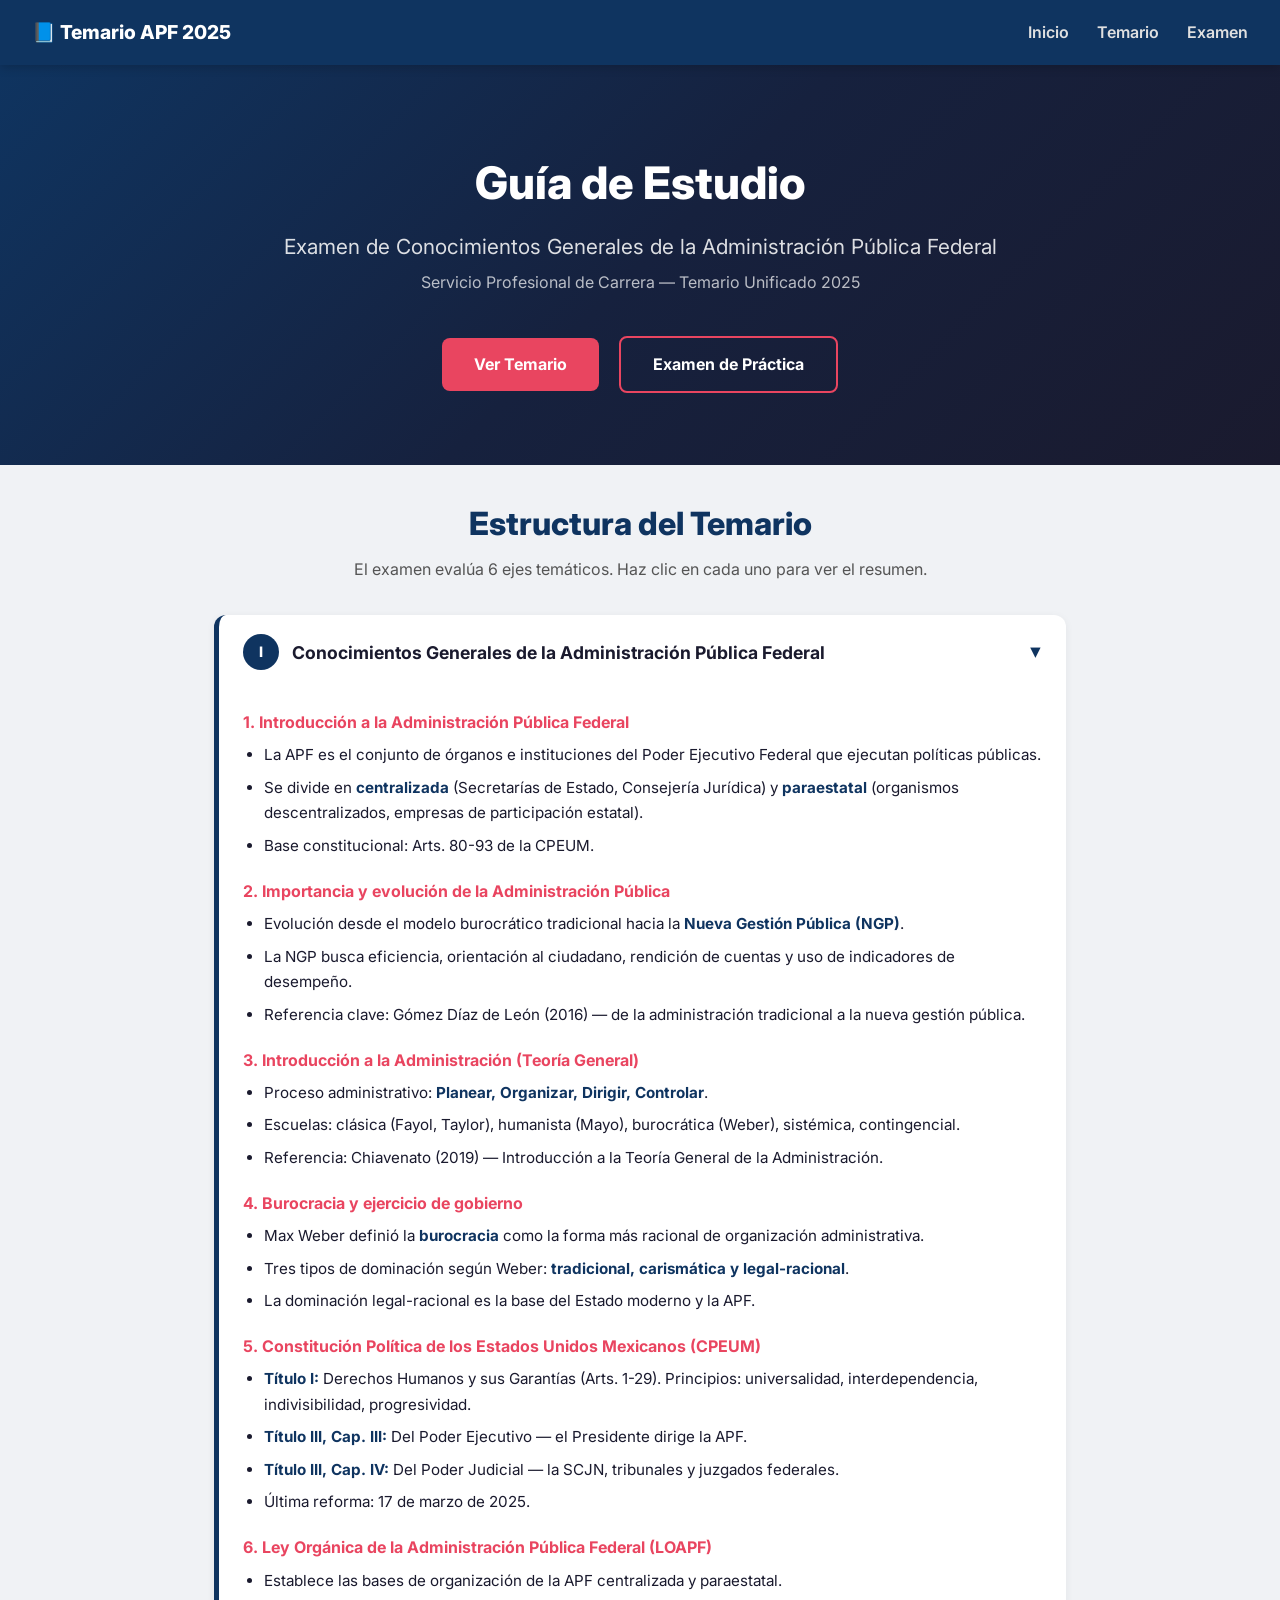
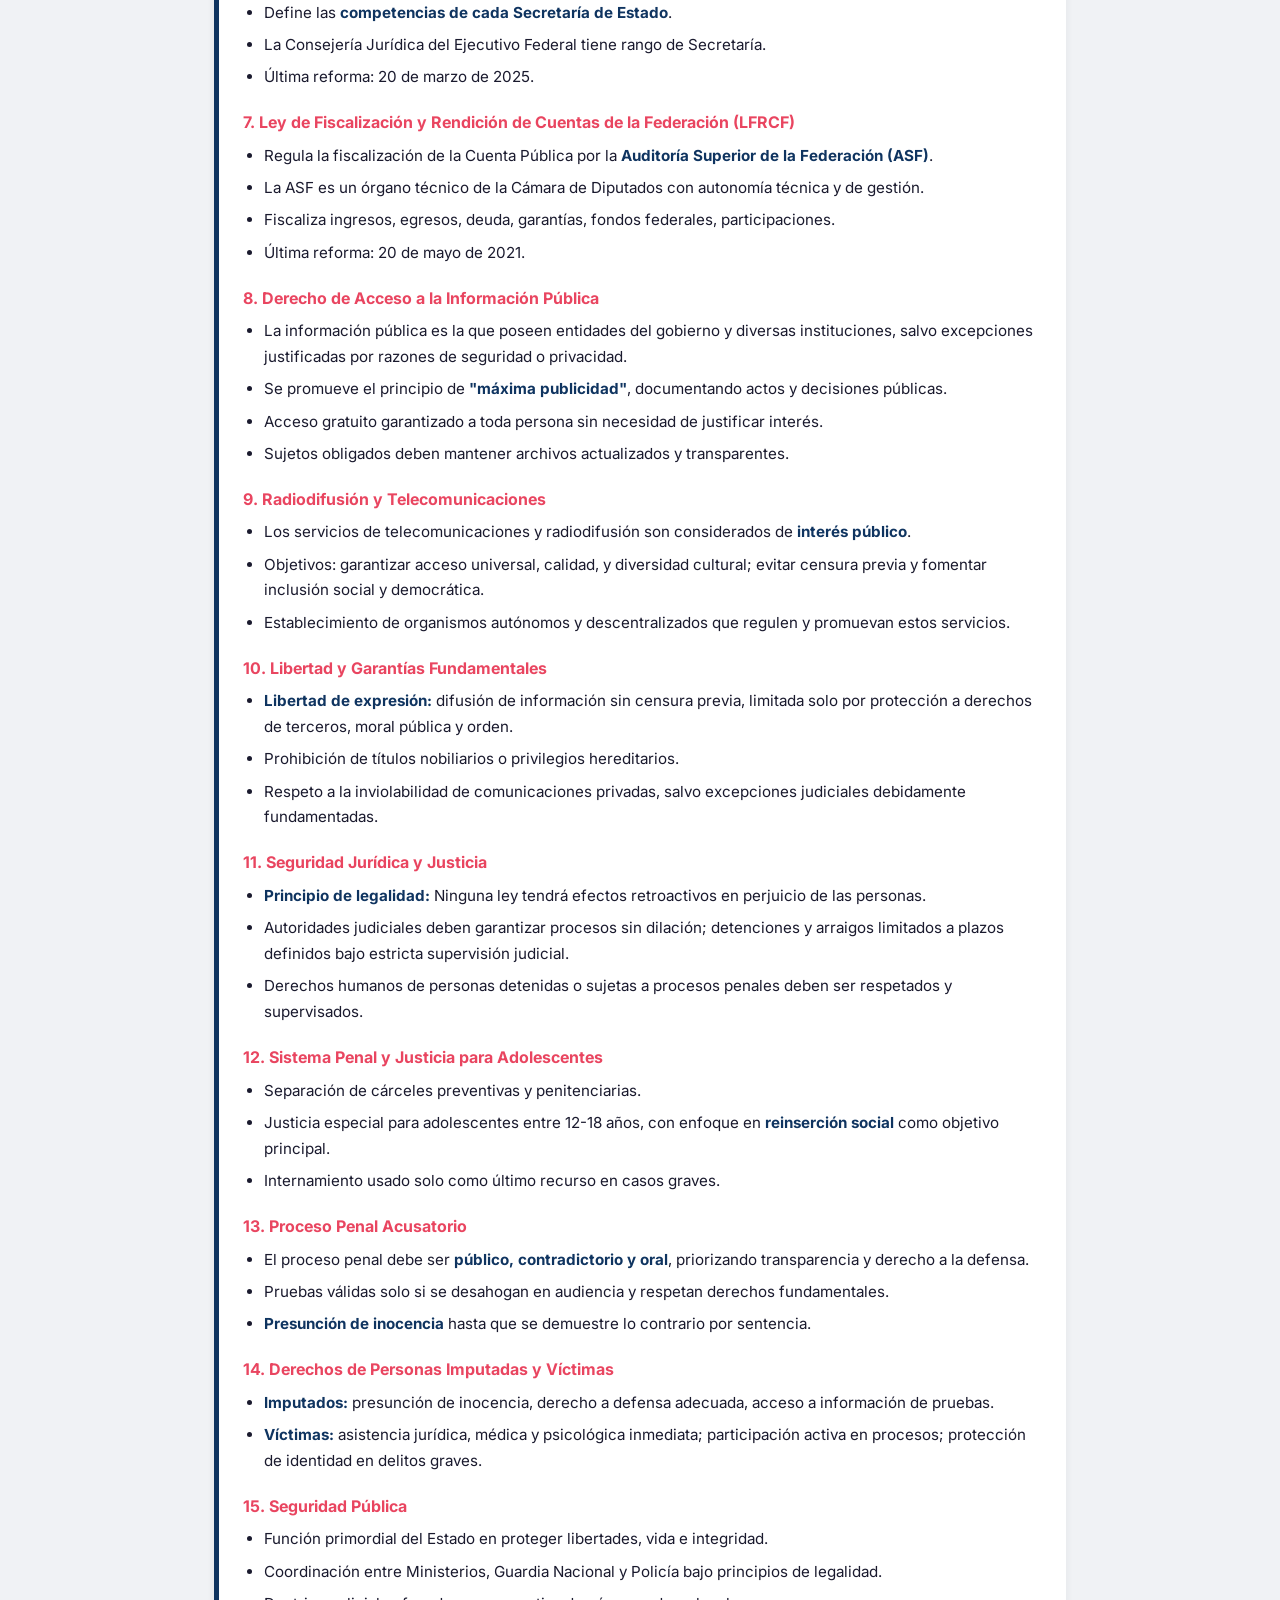
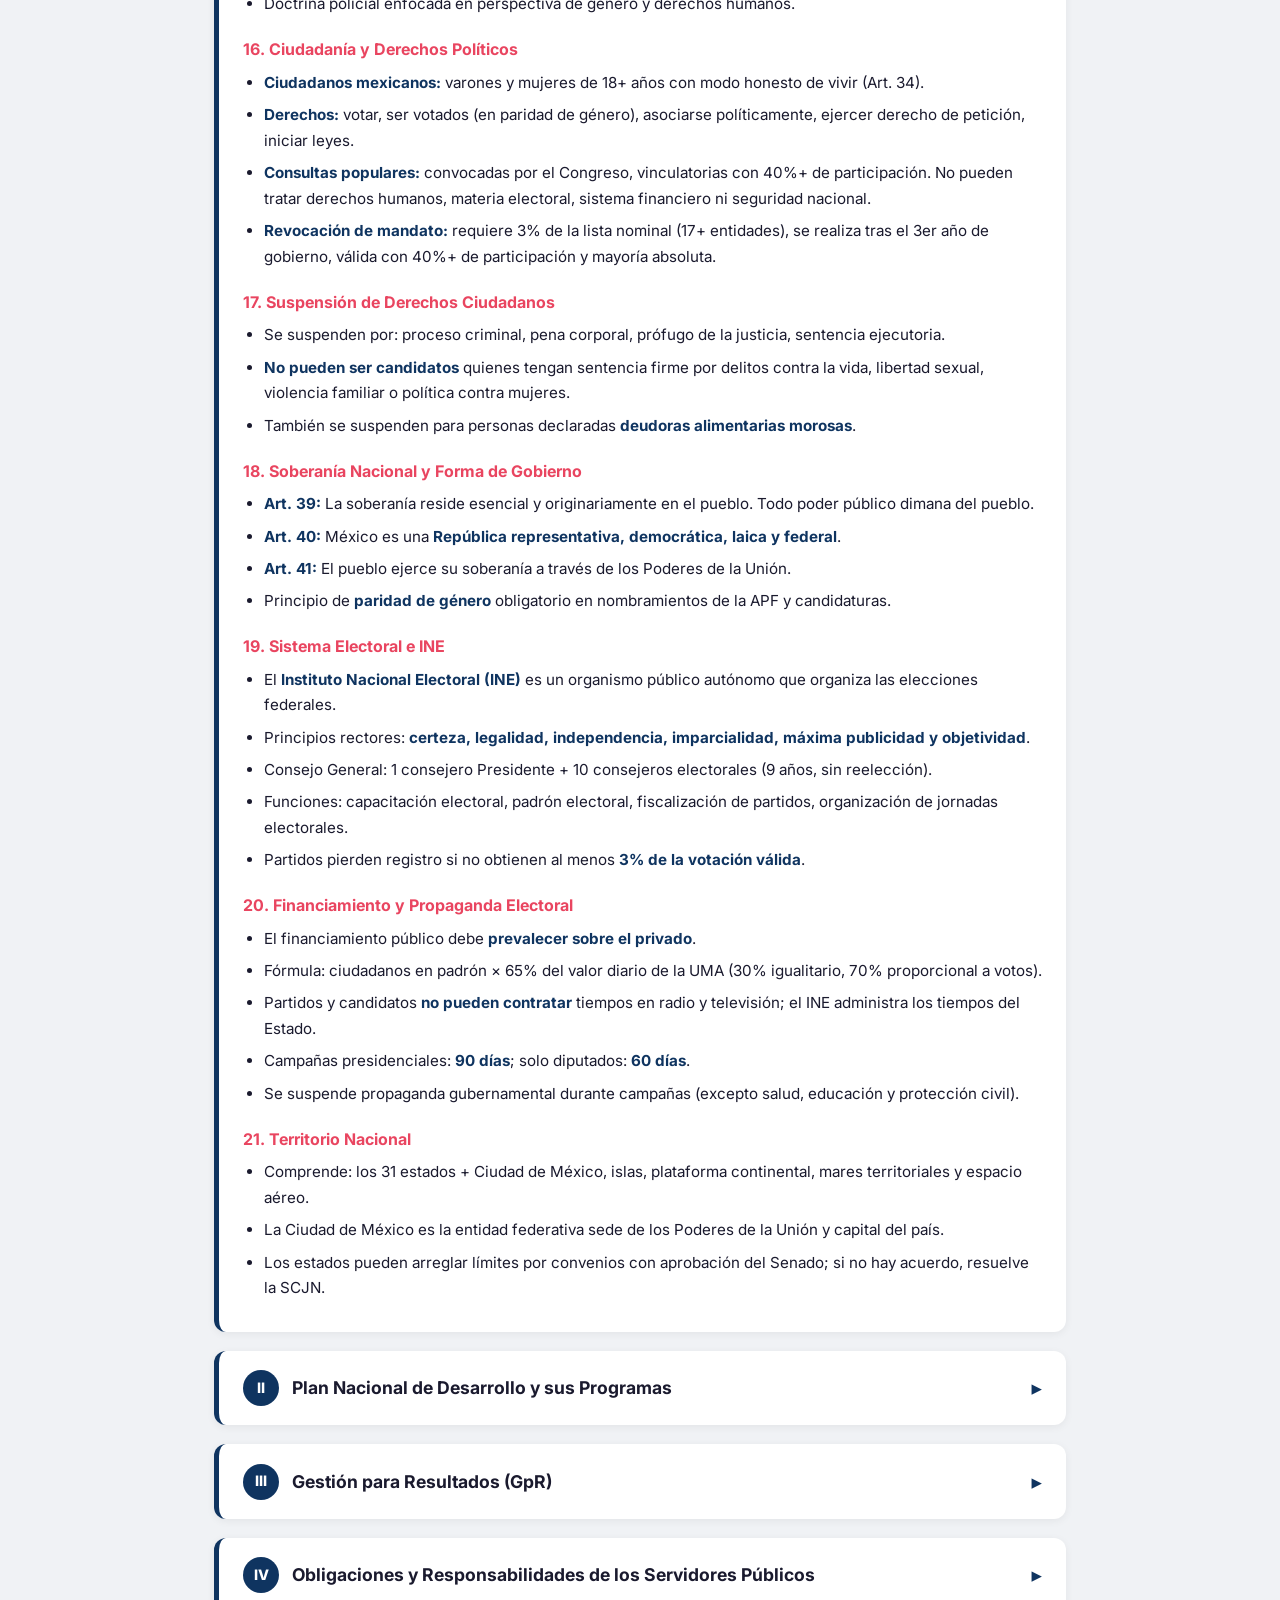
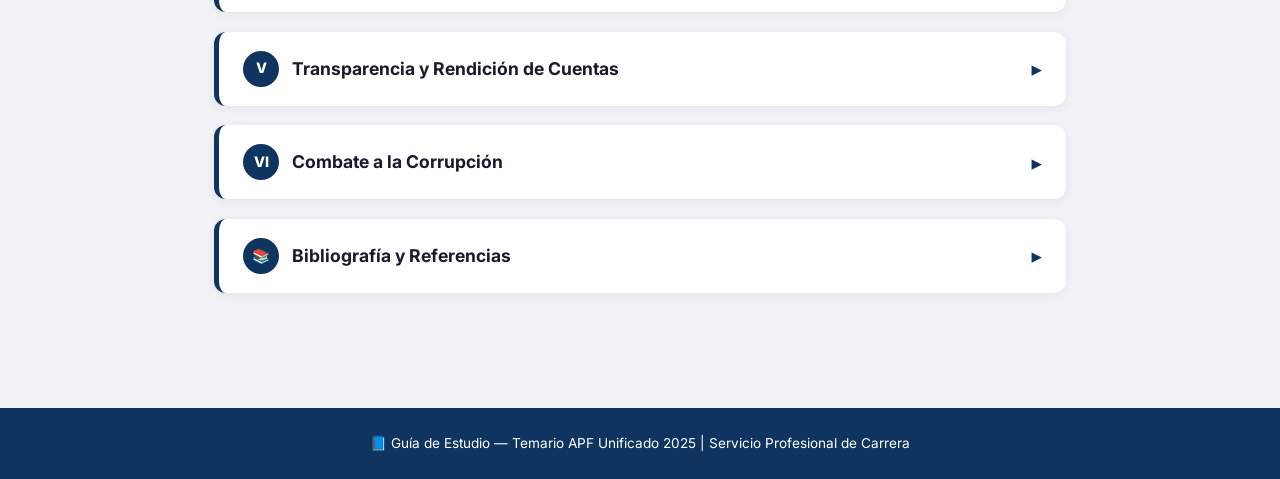
==== commit e2363704: "Restauración: index.html completo (420 líneas) - cron sobreescribió" ====
--- a/index.html
+++ b/index.html
@@ -34,25 +34,388 @@
   <h2 class="section-title">Estructura del Temario</h2>
   <p class="section-subtitle">El examen evalúa 6 ejes temáticos. Haz clic en cada uno para ver el resumen.</p>
 
-  <!-- Añadido: Nueva Informacion-->
-<details class="tema-card" open>
-  <summary><span class="tema-num">6</span> Especificidad de la Administración Pública</summary>
-  <div class="tema-content">
-    <h4>Perspectiva clásica</h4>
-    <ul>
-      <li>Teoría de separación entre política (definición) y administración (ejecución).</li>
-      <li>Neutralidad administrativa; práctica conflictiva por límites difusos.</li>
-    </ul>
-
-    <h4>Doctrina marxista</h4>
-    <ul>
-      <li>Control estatal unificado—Administración subordinada al comunismo.</li>
-    </ul>
-
-    <h4>Crítica contemporánea</h4>
-    <ul>
-      <li>Administración y política interactúan sin fronteras claras.</li>
-      <li>Administradores ejercen poder indirecto y ayudan en políticas públicas.</li>
-    </ul>
-  </div>
-</details>
+  <!-- EJE I -->
+  <details class="tema-card" open>
+    <summary><span class="tema-num">I</span> Conocimientos Generales de la Administración Pública Federal</summary>
+    <div class="tema-content">
+      <h4>1. Introducción a la Administración Pública Federal</h4>
+      <ul>
+        <li>La APF es el conjunto de órganos e instituciones del Poder Ejecutivo Federal que ejecutan políticas públicas.</li>
+        <li>Se divide en <strong>centralizada</strong> (Secretarías de Estado, Consejería Jurídica) y <strong>paraestatal</strong> (organismos descentralizados, empresas de participación estatal).</li>
+        <li>Base constitucional: Arts. 80-93 de la CPEUM.</li>
+      </ul>
+
+      <h4>2. Importancia y evolución de la Administración Pública</h4>
+      <ul>
+        <li>Evolución desde el modelo burocrático tradicional hacia la <strong>Nueva Gestión Pública (NGP)</strong>.</li>
+        <li>La NGP busca eficiencia, orientación al ciudadano, rendición de cuentas y uso de indicadores de desempeño.</li>
+        <li>Referencia clave: Gómez Díaz de León (2016) — de la administración tradicional a la nueva gestión pública.</li>
+      </ul>
+
+      <h4>3. Introducción a la Administración (Teoría General)</h4>
+      <ul>
+        <li>Proceso administrativo: <strong>Planear, Organizar, Dirigir, Controlar</strong>.</li>
+        <li>Escuelas: clásica (Fayol, Taylor), humanista (Mayo), burocrática (Weber), sistémica, contingencial.</li>
+        <li>Referencia: Chiavenato (2019) — Introducción a la Teoría General de la Administración.</li>
+      </ul>
+
+      <h4>4. Burocracia y ejercicio de gobierno</h4>
+      <ul>
+        <li>Max Weber definió la <strong>burocracia</strong> como la forma más racional de organización administrativa.</li>
+        <li>Tres tipos de dominación según Weber: <strong>tradicional, carismática y legal-racional</strong>.</li>
+        <li>La dominación legal-racional es la base del Estado moderno y la APF.</li>
+      </ul>
+
+      <h4>5. Constitución Política de los Estados Unidos Mexicanos (CPEUM)</h4>
+      <ul>
+        <li><strong>Título I:</strong> Derechos Humanos y sus Garantías (Arts. 1-29). Principios: universalidad, interdependencia, indivisibilidad, progresividad.</li>
+        <li><strong>Título III, Cap. III:</strong> Del Poder Ejecutivo — el Presidente dirige la APF.</li>
+        <li><strong>Título III, Cap. IV:</strong> Del Poder Judicial — la SCJN, tribunales y juzgados federales.</li>
+        <li>Última reforma: 17 de marzo de 2025.</li>
+      </ul>
+
+      <h4>6. Ley Orgánica de la Administración Pública Federal (LOAPF)</h4>
+      <ul>
+        <li>Establece las bases de organización de la APF centralizada y paraestatal.</li>
+        <li>Define las <strong>competencias de cada Secretaría de Estado</strong>.</li>
+        <li>La Consejería Jurídica del Ejecutivo Federal tiene rango de Secretaría.</li>
+        <li>Última reforma: 20 de marzo de 2025.</li>
+      </ul>
+
+      <h4>7. Ley de Fiscalización y Rendición de Cuentas de la Federación (LFRCF)</h4>
+      <ul>
+        <li>Regula la fiscalización de la Cuenta Pública por la <strong>Auditoría Superior de la Federación (ASF)</strong>.</li>
+        <li>La ASF es un órgano técnico de la Cámara de Diputados con autonomía técnica y de gestión.</li>
+        <li>Fiscaliza ingresos, egresos, deuda, garantías, fondos federales, participaciones.</li>
+        <li>Última reforma: 20 de mayo de 2021.</li>
+      </ul>
+
+      <h4>8. Derecho de Acceso a la Información Pública</h4>
+      <ul>
+        <li>La información pública es la que poseen entidades del gobierno y diversas instituciones, salvo excepciones justificadas por razones de seguridad o privacidad.</li>
+        <li>Se promueve el principio de <strong>"máxima publicidad"</strong>, documentando actos y decisiones públicas.</li>
+        <li>Acceso gratuito garantizado a toda persona sin necesidad de justificar interés.</li>
+        <li>Sujetos obligados deben mantener archivos actualizados y transparentes.</li>
+      </ul>
+
+      <h4>9. Radiodifusión y Telecomunicaciones</h4>
+      <ul>
+        <li>Los servicios de telecomunicaciones y radiodifusión son considerados de <strong>interés público</strong>.</li>
+        <li>Objetivos: garantizar acceso universal, calidad, y diversidad cultural; evitar censura previa y fomentar inclusión social y democrática.</li>
+        <li>Establecimiento de organismos autónomos y descentralizados que regulen y promuevan estos servicios.</li>
+      </ul>
+
+      <h4>10. Libertad y Garantías Fundamentales</h4>
+      <ul>
+        <li><strong>Libertad de expresión:</strong> difusión de información sin censura previa, limitada solo por protección a derechos de terceros, moral pública y orden.</li>
+        <li>Prohibición de títulos nobiliarios o privilegios hereditarios.</li>
+        <li>Respeto a la inviolabilidad de comunicaciones privadas, salvo excepciones judiciales debidamente fundamentadas.</li>
+      </ul>
+
+      <h4>11. Seguridad Jurídica y Justicia</h4>
+      <ul>
+        <li><strong>Principio de legalidad:</strong> Ninguna ley tendrá efectos retroactivos en perjuicio de las personas.</li>
+        <li>Autoridades judiciales deben garantizar procesos sin dilación; detenciones y arraigos limitados a plazos definidos bajo estricta supervisión judicial.</li>
+        <li>Derechos humanos de personas detenidas o sujetas a procesos penales deben ser respetados y supervisados.</li>
+      </ul>
+
+      <h4>12. Sistema Penal y Justicia para Adolescentes</h4>
+      <ul>
+        <li>Separación de cárceles preventivas y penitenciarias.</li>
+        <li>Justicia especial para adolescentes entre 12-18 años, con enfoque en <strong>reinserción social</strong> como objetivo principal.</li>
+        <li>Internamiento usado solo como último recurso en casos graves.</li>
+      </ul>
+
+      <h4>13. Proceso Penal Acusatorio</h4>
+      <ul>
+        <li>El proceso penal debe ser <strong>público, contradictorio y oral</strong>, priorizando transparencia y derecho a la defensa.</li>
+        <li>Pruebas válidas solo si se desahogan en audiencia y respetan derechos fundamentales.</li>
+        <li><strong>Presunción de inocencia</strong> hasta que se demuestre lo contrario por sentencia.</li>
+      </ul>
+
+      <h4>14. Derechos de Personas Imputadas y Víctimas</h4>
+      <ul>
+        <li><strong>Imputados:</strong> presunción de inocencia, derecho a defensa adecuada, acceso a información de pruebas.</li>
+        <li><strong>Víctimas:</strong> asistencia jurídica, médica y psicológica inmediata; participación activa en procesos; protección de identidad en delitos graves.</li>
+      </ul>
+
+      <h4>15. Seguridad Pública</h4>
+      <ul>
+        <li>Función primordial del Estado en proteger libertades, vida e integridad.</li>
+        <li>Coordinación entre Ministerios, Guardia Nacional y Policía bajo principios de legalidad.</li>
+        <li>Doctrina policial enfocada en perspectiva de género y derechos humanos.</li>
+      </ul>
+
+      <h4>16. Ciudadanía y Derechos Políticos</h4>
+      <ul>
+        <li><strong>Ciudadanos mexicanos:</strong> varones y mujeres de 18+ años con modo honesto de vivir (Art. 34).</li>
+        <li><strong>Derechos:</strong> votar, ser votados (en paridad de género), asociarse políticamente, ejercer derecho de petición, iniciar leyes.</li>
+        <li><strong>Consultas populares:</strong> convocadas por el Congreso, vinculatorias con 40%+ de participación. No pueden tratar derechos humanos, materia electoral, sistema financiero ni seguridad nacional.</li>
+        <li><strong>Revocación de mandato:</strong> requiere 3% de la lista nominal (17+ entidades), se realiza tras el 3er año de gobierno, válida con 40%+ de participación y mayoría absoluta.</li>
+      </ul>
+
+      <h4>17. Suspensión de Derechos Ciudadanos</h4>
+      <ul>
+        <li>Se suspenden por: proceso criminal, pena corporal, prófugo de la justicia, sentencia ejecutoria.</li>
+        <li><strong>No pueden ser candidatos</strong> quienes tengan sentencia firme por delitos contra la vida, libertad sexual, violencia familiar o política contra mujeres.</li>
+        <li>También se suspenden para personas declaradas <strong>deudoras alimentarias morosas</strong>.</li>
+      </ul>
+
+      <h4>18. Soberanía Nacional y Forma de Gobierno</h4>
+      <ul>
+        <li><strong>Art. 39:</strong> La soberanía reside esencial y originariamente en el pueblo. Todo poder público dimana del pueblo.</li>
+        <li><strong>Art. 40:</strong> México es una <strong>República representativa, democrática, laica y federal</strong>.</li>
+        <li><strong>Art. 41:</strong> El pueblo ejerce su soberanía a través de los Poderes de la Unión.</li>
+        <li>Principio de <strong>paridad de género</strong> obligatorio en nombramientos de la APF y candidaturas.</li>
+      </ul>
+
+      <h4>19. Sistema Electoral e INE</h4>
+      <ul>
+        <li>El <strong>Instituto Nacional Electoral (INE)</strong> es un organismo público autónomo que organiza las elecciones federales.</li>
+        <li>Principios rectores: <strong>certeza, legalidad, independencia, imparcialidad, máxima publicidad y objetividad</strong>.</li>
+        <li>Consejo General: 1 consejero Presidente + 10 consejeros electorales (9 años, sin reelección).</li>
+        <li>Funciones: capacitación electoral, padrón electoral, fiscalización de partidos, organización de jornadas electorales.</li>
+        <li>Partidos pierden registro si no obtienen al menos <strong>3% de la votación válida</strong>.</li>
+      </ul>
+
+      <h4>20. Financiamiento y Propaganda Electoral</h4>
+      <ul>
+        <li>El financiamiento público debe <strong>prevalecer sobre el privado</strong>.</li>
+        <li>Fórmula: ciudadanos en padrón × 65% del valor diario de la UMA (30% igualitario, 70% proporcional a votos).</li>
+        <li>Partidos y candidatos <strong>no pueden contratar</strong> tiempos en radio y televisión; el INE administra los tiempos del Estado.</li>
+        <li>Campañas presidenciales: <strong>90 días</strong>; solo diputados: <strong>60 días</strong>.</li>
+        <li>Se suspende propaganda gubernamental durante campañas (excepto salud, educación y protección civil).</li>
+      </ul>
+
+      <h4>21. Territorio Nacional</h4>
+      <ul>
+        <li>Comprende: los 31 estados + Ciudad de México, islas, plataforma continental, mares territoriales y espacio aéreo.</li>
+        <li>La Ciudad de México es la entidad federativa sede de los Poderes de la Unión y capital del país.</li>
+        <li>Los estados pueden arreglar límites por convenios con aprobación del Senado; si no hay acuerdo, resuelve la SCJN.</li>
+      </ul>
+    </div>
+  </details>
+
+  <!-- EJE II -->
+  <details class="tema-card">
+    <summary><span class="tema-num">II</span> Plan Nacional de Desarrollo y sus Programas</summary>
+    <div class="tema-content">
+      <h4>1. Sociedad y política</h4>
+      <ul>
+        <li>Los <strong>derechos humanos</strong> son la base de las políticas públicas: el Estado debe promoverlos, respetarlos, protegerlos y garantizarlos.</li>
+        <li>El ciclo de las políticas públicas: <strong>identificación del problema → formulación → implementación → evaluación</strong>.</li>
+        <li>Referencia: OACNUDH (2010) — Políticas públicas con perspectiva de Derechos Humanos.</li>
+      </ul>
+
+      <h4>2. Política y gobierno</h4>
+      <ul>
+        <li>Las <strong>instituciones</strong> son las reglas del juego que estructuran la interacción política y social.</li>
+        <li>El <strong>contrato social</strong> (Rousseau): los individuos ceden libertades naturales a cambio de derechos civiles y protección del Estado.</li>
+        <li>El <strong>pacto social</strong> legitima el ejercicio del poder público.</li>
+      </ul>
+
+      <h4>3. Economía</h4>
+      <ul>
+        <li>Principios básicos de economía aplicados al sector público.</li>
+        <li>Relación económico-social: el Estado interviene para corregir fallas de mercado y garantizar bienestar social.</li>
+        <li>Conceptos clave: PIB, inflación, política fiscal, gasto público, presupuesto.</li>
+      </ul>
+
+      <h4>4. Plan Nacional de Desarrollo (PND)</h4>
+      <ul>
+        <li>Mandato constitucional (Art. 26): el Estado organizará un <strong>Sistema de Planeación Democrática</strong>.</li>
+        <li>La <strong>Ley de Planeación</strong> regula la elaboración del PND y los programas sectoriales.</li>
+        <li>El PND establece los objetivos nacionales, estrategias y prioridades del desarrollo.</li>
+        <li>Vigencia: corresponde a cada sexenio presidencial.</li>
+      </ul>
+
+      <h4>5. Programas de mediano plazo</h4>
+      <ul>
+        <li>Programas <strong>sectoriales, institucionales, regionales y especiales</strong> derivados del PND.</li>
+        <li>Deben ser congruentes con el PND y contener objetivos, indicadores y metas.</li>
+        <li>Son aprobados por el Presidente y publicados en el DOF.</li>
+      </ul>
+    </div>
+  </details>
+
+  <!-- EJE III -->
+  <details class="tema-card">
+    <summary><span class="tema-num">III</span> Gestión para Resultados (GpR)</summary>
+    <div class="tema-content">
+      <h4>1. GpR para el cambio social</h4>
+      <ul>
+        <li>La GpR es un enfoque de gestión que orienta la acción gubernamental hacia <strong>resultados medibles</strong>.</li>
+        <li>Busca que las instituciones generen <strong>valor público</strong> para la sociedad.</li>
+        <li>Referencia: OCDE-Banco Mundial (2006) — Buenas prácticas de gestión para resultados.</li>
+      </ul>
+
+      <h4>2. Elementos de la GpR</h4>
+      <ul>
+        <li><strong>Sistema de Evaluación del Desempeño (SED):</strong> mide eficiencia, eficacia y calidad del gasto.</li>
+        <li><strong>Presupuesto basado en Resultados (PbR):</strong> vincula recursos públicos a resultados esperados.</li>
+        <li><strong>Marco Lógico:</strong> herramienta para diseñar, monitorear y evaluar programas.</li>
+        <li>Componentes del Marco Lógico: Fin, Propósito, Componentes, Actividades.</li>
+      </ul>
+
+      <h4>3. Objetivos e indicadores</h4>
+      <ul>
+        <li>Los indicadores deben ser <strong>SMART</strong>: específicos, medibles, alcanzables, relevantes, con plazo.</li>
+        <li>Tipos: de gestión (procesos), estratégicos (resultados), de impacto (cambio social).</li>
+        <li>La <strong>Matriz de Indicadores para Resultados (MIR)</strong> es obligatoria para todos los programas federales.</li>
+        <li>Referencia: CONEVAL (2019) — Guía para construcción de indicadores.</li>
+      </ul>
+
+      <h4>4. Características del sector público</h4>
+      <ul>
+        <li>A diferencia del sector privado, el sector público busca <strong>bienestar colectivo</strong>, no utilidades.</li>
+        <li>Debe cumplir con principios de <strong>legalidad, transparencia, rendición de cuentas y eficiencia</strong>.</li>
+        <li>Referencia: García y García (2010) — La GpR en América Latina y el Caribe (BID).</li>
+      </ul>
+    </div>
+  </details>
+
+  <!-- EJE IV -->
+  <details class="tema-card">
+    <summary><span class="tema-num">IV</span> Obligaciones y Responsabilidades de los Servidores Públicos</summary>
+    <div class="tema-content">
+      <h4>1. Conceptos relevantes</h4>
+      <ul>
+        <li><strong>Servidor público:</strong> toda persona que desempeñe un empleo, cargo o comisión en el Estado.</li>
+        <li>Art. 108 CPEUM: define quiénes son considerados servidores públicos.</li>
+        <li>Los servidores públicos deben actuar con <strong>legalidad, honradez, lealtad, imparcialidad y eficiencia</strong>.</li>
+      </ul>
+
+      <h4>2. Principios y directrices (Ley General de Responsabilidades Administrativas - LGRA)</h4>
+      <ul>
+        <li>Principios: <strong>disciplina, legalidad, objetividad, profesionalismo, honradez, lealtad, imparcialidad, integridad, rendición de cuentas, eficacia, eficiencia</strong>.</li>
+        <li>Directrices: actuar conforme a la ley, conducirse con rectitud, no buscar beneficio personal.</li>
+        <li>La LGRA establece el catálogo de <strong>faltas administrativas graves y no graves</strong>.</li>
+      </ul>
+
+      <h4>3. Declaraciones patrimoniales y de intereses</h4>
+      <ul>
+        <li>Obligación de presentar declaración <strong>patrimonial, de intereses y fiscal</strong>.</li>
+        <li>Se presentan en 3 modalidades: <strong>inicial, de modificación y de conclusión</strong>.</li>
+        <li>Es una herramienta de <strong>rendición de cuentas y prevención de conflictos de interés</strong>.</li>
+      </ul>
+
+      <h4>4. Faltas administrativas graves</h4>
+      <ul>
+        <li><strong>Cohecho:</strong> solicitar o aceptar beneficios indebidos.</li>
+        <li><strong>Peculado:</strong> usar recursos públicos para fines personales.</li>
+        <li><strong>Desvío de recursos:</strong> aplicar fondos públicos a fines distintos a los autorizados.</li>
+        <li><strong>Enriquecimiento oculto:</strong> incremento patrimonial injustificado.</li>
+        <li><strong>Abuso de funciones, tráfico de influencias, encubrimiento, obstrucción de justicia.</strong></li>
+        <li>Son sancionadas por el <strong>Tribunal Federal de Justicia Administrativa</strong>.</li>
+      </ul>
+
+      <h4>5. Prescripción de la responsabilidad administrativa</h4>
+      <ul>
+        <li>Faltas no graves: prescriben en <strong>3 años</strong>.</li>
+        <li>Faltas graves: prescriben en <strong>7 años</strong>.</li>
+        <li>El plazo corre a partir de que se comete la falta.</li>
+      </ul>
+    </div>
+  </details>
+
+  <!-- EJE V -->
+  <details class="tema-card">
+    <summary><span class="tema-num">V</span> Transparencia y Rendición de Cuentas</summary>
+    <div class="tema-content">
+      <h4>1. Ley General de Transparencia y Acceso a la Información Pública (LGTAIP)</h4>
+      <ul>
+        <li>Toda persona tiene derecho a <strong>acceder a información pública</strong> sin necesidad de justificar su interés.</li>
+        <li>Los sujetos obligados deben publicar <strong>información de oficio</strong> (obligaciones de transparencia).</li>
+        <li>El principio de <strong>máxima publicidad</strong>: toda información es pública, salvo excepciones legales.</li>
+        <li>Información reservada: puede clasificarse temporalmente por razones de seguridad nacional, orden público, etc.</li>
+        <li>Información confidencial: datos personales protegidos.</li>
+      </ul>
+
+      <h4>2. Rendición de cuentas</h4>
+      <ul>
+        <li>Es la obligación de los servidores públicos de <strong>informar, justificar y asumir responsabilidad</strong> por sus decisiones.</li>
+        <li>Dimensiones: <strong>informativa</strong> (publicar datos), <strong>argumentativa</strong> (justificar decisiones), <strong>sancionatoria</strong> (consecuencias por incumplimiento).</li>
+        <li>Es un pilar de la democracia y el Estado de Derecho.</li>
+      </ul>
+
+      <h4>3. Ley Federal de Presupuesto y Responsabilidad Hacendaria (LFPRH)</h4>
+      <ul>
+        <li>Regula la <strong>programación, presupuestación, aprobación, ejercicio, control y evaluación</strong> de ingresos y egresos públicos.</li>
+        <li>El <strong>Presupuesto de Egresos de la Federación (PEF)</strong> es aprobado anualmente por la Cámara de Diputados.</li>
+        <li>Principios: equilibrio presupuestario, responsabilidad hacendaria, transparencia.</li>
+      </ul>
+
+      <h4>4. Ley de Fiscalización y Rendición de Cuentas de la Federación (LFRCF)</h4>
+      <ul>
+        <li>La <strong>Auditoría Superior de la Federación (ASF)</strong> fiscaliza el uso de recursos públicos.</li>
+        <li>Revisa la <strong>Cuenta Pública</strong> del ejercicio fiscal anterior.</li>
+        <li>Puede realizar auditorías de cumplimiento, desempeño, financieras y forenses.</li>
+      </ul>
+    </div>
+  </details>
+
+  <!-- EJE VI -->
+  <details class="tema-card">
+    <summary><span class="tema-num">VI</span> Combate a la Corrupción</summary>
+    <div class="tema-content">
+      <h4>1. Ley Federal de Austeridad Republicana</h4>
+      <ul>
+        <li>Establece la <strong>austeridad</strong> como principio rector del servicio público.</li>
+        <li>Prohíbe gastos suntuarios, viajes innecesarios, bonos excesivos.</li>
+        <li>Regula los sueldos máximos de los servidores públicos.</li>
+        <li>Publicada en el DOF el 19 de noviembre de 2019.</li>
+      </ul>
+
+      <h4>2. Sistema Nacional de Fiscalización (SNF)</h4>
+      <ul>
+        <li>Coordina a la <strong>ASF, la SFP, las entidades de fiscalización locales y los órganos internos de control</strong>.</li>
+        <li>Busca establecer <strong>estándares comunes de auditoría</strong> y fiscalización.</li>
+        <li>Forma parte del Sistema Nacional Anticorrupción.</li>
+      </ul>
+
+      <h4>3. Sistema Nacional Anticorrupción (SNA)</h4>
+      <ul>
+        <li>Creado por reforma constitucional en 2015 (Art. 113 CPEUM).</li>
+        <li>Es una instancia de <strong>coordinación</strong> entre autoridades federales y locales para prevenir, detectar y sancionar la corrupción.</li>
+        <li>Integrantes: Comité Coordinador, Comité de Participación Ciudadana, Comité Rector del SNF.</li>
+        <li>El <strong>Comité de Participación Ciudadana</strong> preside el Comité Coordinador.</li>
+        <li>Ley General del Sistema Nacional Anticorrupción — última reforma: 20 de mayo de 2021.</li>
+      </ul>
+    </div>
+  </details>
+
+  <!-- BIBLIOGRAFÍA -->
+  <details class="tema-card">
+    <summary><span class="tema-num">📚</span> Bibliografía y Referencias</summary>
+    <div class="tema-content">
+      <ul>
+        <li>Constitución Política de los Estados Unidos Mexicanos (CPEUM). Última Reforma 17-03-2025.</li>
+        <li>Ley Orgánica de la Administración Pública Federal (LOAPF). Última Reforma 20-03-2025.</li>
+        <li>Ley de Fiscalización y Rendición de Cuentas de la Federación (LFRCF). Última Reforma 20-05-2021.</li>
+        <li>Ley General de Responsabilidades Administrativas (LGRA). Última Reforma 02-01-2025.</li>
+        <li>Ley General de Transparencia y Acceso a la Información Pública (LGTAIP). Última Reforma 20-03-2025.</li>
+        <li>Ley Federal de Presupuesto y Responsabilidad Hacendaria (LFPRH). Última Reforma 30-04-2024.</li>
+        <li>Ley de Planeación (LP). Última Reforma 08-05-2023.</li>
+        <li>Ley Federal de Austeridad Republicana. DOF 19-11-2019.</li>
+        <li>Ley General del Sistema Nacional Anticorrupción. Última Reforma 20-05-2021.</li>
+        <li>Gómez Díaz de León, C. (2016). De la administración pública tradicional a la nueva gestión pública. McGraw-Hill.</li>
+        <li>Chiavenato, I. (2019). Introducción a la Teoría General de la Administración. McGraw-Hill.</li>
+        <li>Weber, M. (2002). Economía y sociedad. Fondo de Cultura Económica.</li>
+        <li>Rousseau, J. (2007). El Contrato Social. Austral.</li>
+        <li>OCDE-Banco Mundial. (2006). Buenas prácticas de gestión para resultados de desarrollo.</li>
+        <li>SHCP. (2015). Sistema de Evaluación del Desempeño.</li>
+        <li>CONEVAL. (2019). Guía para construcción de objetivos e indicadores.</li>
+        <li>García, M. y García, R. (2010). La GpR en el desarrollo — BID.</li>
+        <li>OACNUDH. (2010). Políticas públicas con perspectiva de Derechos Humanos.</li>
+      </ul>
+    </div>
+  </details>
+
+</main>
+
+<footer>
+  <p>📘 Guía de Estudio — Temario APF Unificado 2025 | Servicio Profesional de Carrera</p>
+</footer>
+
+</body>
+</html>
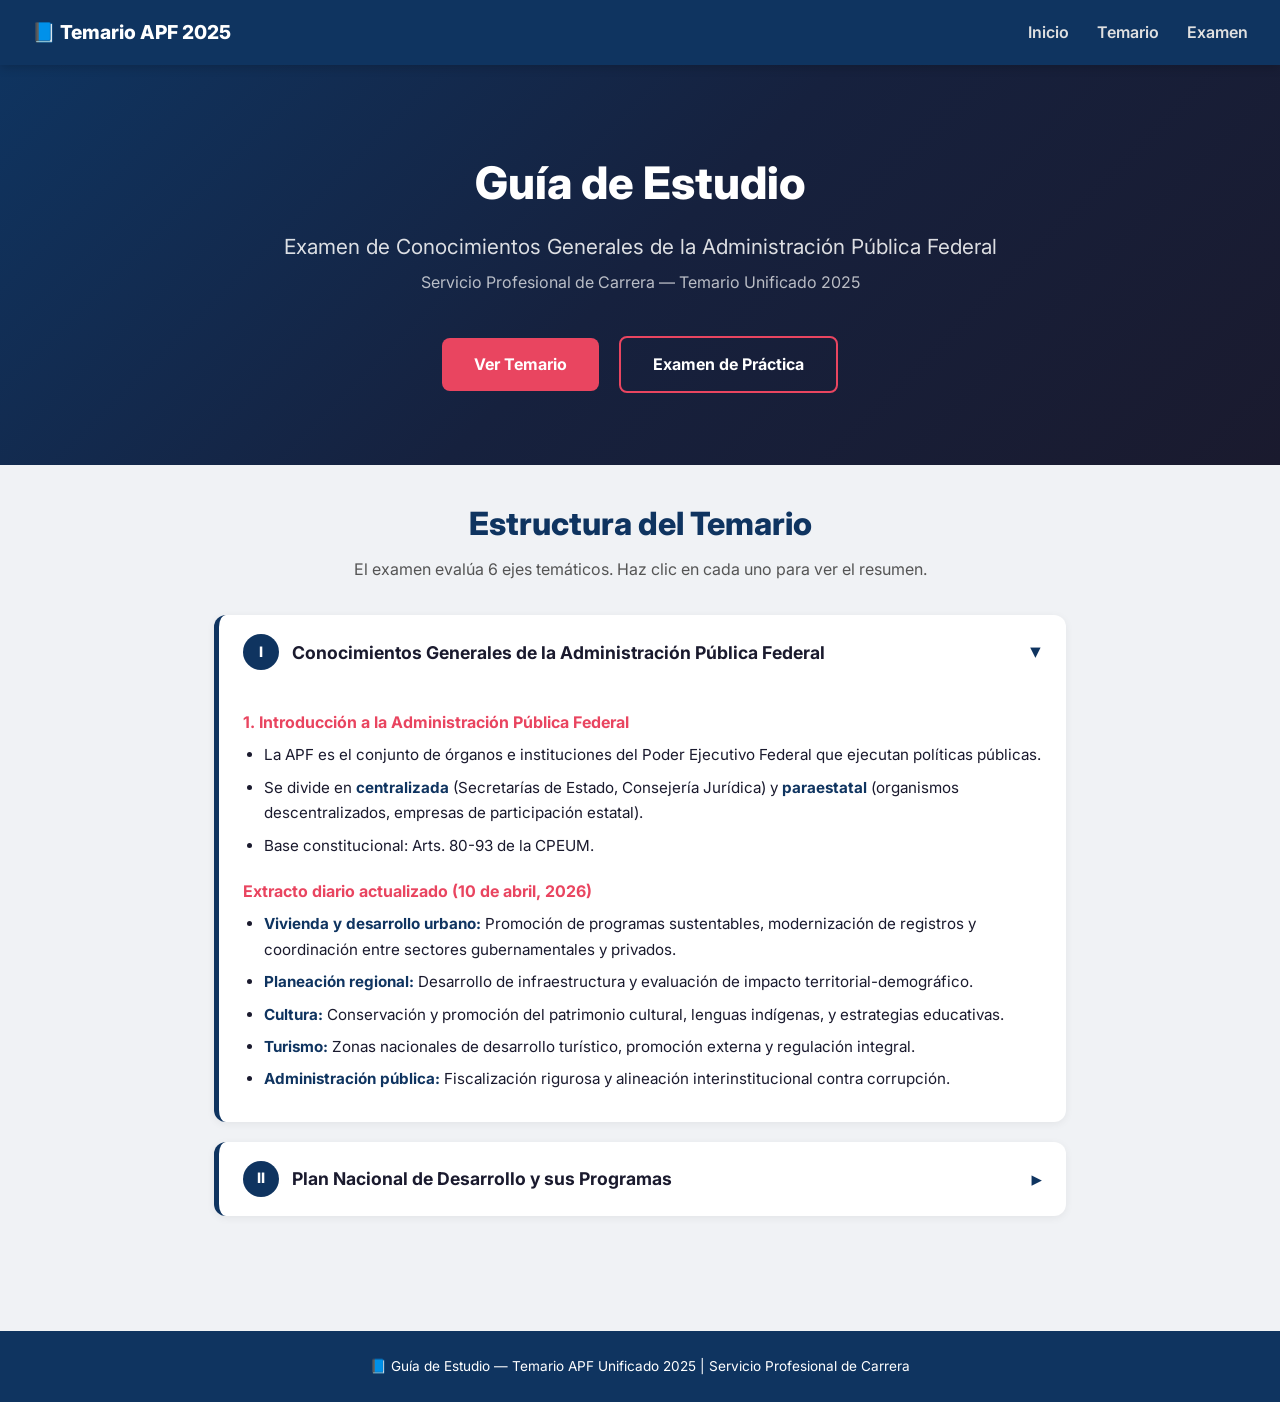
==== commit 29aa1b20: "Actualización diaria: Avance temario APF 2025 (10 de abril)" ====
--- a/index.html
+++ b/index.html
@@ -45,154 +45,14 @@
         <li>Base constitucional: Arts. 80-93 de la CPEUM.</li>
       </ul>
 
-      <h4>2. Importancia y evolución de la Administración Pública</h4>
-      <ul>
-        <li>Evolución desde el modelo burocrático tradicional hacia la <strong>Nueva Gestión Pública (NGP)</strong>.</li>
-        <li>La NGP busca eficiencia, orientación al ciudadano, rendición de cuentas y uso de indicadores de desempeño.</li>
-        <li>Referencia clave: Gómez Díaz de León (2016) — de la administración tradicional a la nueva gestión pública.</li>
-      </ul>
-
-      <h4>3. Introducción a la Administración (Teoría General)</h4>
-      <ul>
-        <li>Proceso administrativo: <strong>Planear, Organizar, Dirigir, Controlar</strong>.</li>
-        <li>Escuelas: clásica (Fayol, Taylor), humanista (Mayo), burocrática (Weber), sistémica, contingencial.</li>
-        <li>Referencia: Chiavenato (2019) — Introducción a la Teoría General de la Administración.</li>
-      </ul>
-
-      <h4>4. Burocracia y ejercicio de gobierno</h4>
-      <ul>
-        <li>Max Weber definió la <strong>burocracia</strong> como la forma más racional de organización administrativa.</li>
-        <li>Tres tipos de dominación según Weber: <strong>tradicional, carismática y legal-racional</strong>.</li>
-        <li>La dominación legal-racional es la base del Estado moderno y la APF.</li>
-      </ul>
-
-      <h4>5. Constitución Política de los Estados Unidos Mexicanos (CPEUM)</h4>
-      <ul>
-        <li><strong>Título I:</strong> Derechos Humanos y sus Garantías (Arts. 1-29). Principios: universalidad, interdependencia, indivisibilidad, progresividad.</li>
-        <li><strong>Título III, Cap. III:</strong> Del Poder Ejecutivo — el Presidente dirige la APF.</li>
-        <li><strong>Título III, Cap. IV:</strong> Del Poder Judicial — la SCJN, tribunales y juzgados federales.</li>
-        <li>Última reforma: 17 de marzo de 2025.</li>
-      </ul>
-
-      <h4>6. Ley Orgánica de la Administración Pública Federal (LOAPF)</h4>
-      <ul>
-        <li>Establece las bases de organización de la APF centralizada y paraestatal.</li>
-        <li>Define las <strong>competencias de cada Secretaría de Estado</strong>.</li>
-        <li>La Consejería Jurídica del Ejecutivo Federal tiene rango de Secretaría.</li>
-        <li>Última reforma: 20 de marzo de 2025.</li>
-      </ul>
-
-      <h4>7. Ley de Fiscalización y Rendición de Cuentas de la Federación (LFRCF)</h4>
-      <ul>
-        <li>Regula la fiscalización de la Cuenta Pública por la <strong>Auditoría Superior de la Federación (ASF)</strong>.</li>
-        <li>La ASF es un órgano técnico de la Cámara de Diputados con autonomía técnica y de gestión.</li>
-        <li>Fiscaliza ingresos, egresos, deuda, garantías, fondos federales, participaciones.</li>
-        <li>Última reforma: 20 de mayo de 2021.</li>
-      </ul>
-
-      <h4>8. Derecho de Acceso a la Información Pública</h4>
-      <ul>
-        <li>La información pública es la que poseen entidades del gobierno y diversas instituciones, salvo excepciones justificadas por razones de seguridad o privacidad.</li>
-        <li>Se promueve el principio de <strong>"máxima publicidad"</strong>, documentando actos y decisiones públicas.</li>
-        <li>Acceso gratuito garantizado a toda persona sin necesidad de justificar interés.</li>
-        <li>Sujetos obligados deben mantener archivos actualizados y transparentes.</li>
-      </ul>
-
-      <h4>9. Radiodifusión y Telecomunicaciones</h4>
-      <ul>
-        <li>Los servicios de telecomunicaciones y radiodifusión son considerados de <strong>interés público</strong>.</li>
-        <li>Objetivos: garantizar acceso universal, calidad, y diversidad cultural; evitar censura previa y fomentar inclusión social y democrática.</li>
-        <li>Establecimiento de organismos autónomos y descentralizados que regulen y promuevan estos servicios.</li>
-      </ul>
-
-      <h4>10. Libertad y Garantías Fundamentales</h4>
-      <ul>
-        <li><strong>Libertad de expresión:</strong> difusión de información sin censura previa, limitada solo por protección a derechos de terceros, moral pública y orden.</li>
-        <li>Prohibición de títulos nobiliarios o privilegios hereditarios.</li>
-        <li>Respeto a la inviolabilidad de comunicaciones privadas, salvo excepciones judiciales debidamente fundamentadas.</li>
-      </ul>
-
-      <h4>11. Seguridad Jurídica y Justicia</h4>
-      <ul>
-        <li><strong>Principio de legalidad:</strong> Ninguna ley tendrá efectos retroactivos en perjuicio de las personas.</li>
-        <li>Autoridades judiciales deben garantizar procesos sin dilación; detenciones y arraigos limitados a plazos definidos bajo estricta supervisión judicial.</li>
-        <li>Derechos humanos de personas detenidas o sujetas a procesos penales deben ser respetados y supervisados.</li>
-      </ul>
-
-      <h4>12. Sistema Penal y Justicia para Adolescentes</h4>
-      <ul>
-        <li>Separación de cárceles preventivas y penitenciarias.</li>
-        <li>Justicia especial para adolescentes entre 12-18 años, con enfoque en <strong>reinserción social</strong> como objetivo principal.</li>
-        <li>Internamiento usado solo como último recurso en casos graves.</li>
-      </ul>
-
-      <h4>13. Proceso Penal Acusatorio</h4>
-      <ul>
-        <li>El proceso penal debe ser <strong>público, contradictorio y oral</strong>, priorizando transparencia y derecho a la defensa.</li>
-        <li>Pruebas válidas solo si se desahogan en audiencia y respetan derechos fundamentales.</li>
-        <li><strong>Presunción de inocencia</strong> hasta que se demuestre lo contrario por sentencia.</li>
-      </ul>
-
-      <h4>14. Derechos de Personas Imputadas y Víctimas</h4>
-      <ul>
-        <li><strong>Imputados:</strong> presunción de inocencia, derecho a defensa adecuada, acceso a información de pruebas.</li>
-        <li><strong>Víctimas:</strong> asistencia jurídica, médica y psicológica inmediata; participación activa en procesos; protección de identidad en delitos graves.</li>
-      </ul>
-
-      <h4>15. Seguridad Pública</h4>
-      <ul>
-        <li>Función primordial del Estado en proteger libertades, vida e integridad.</li>
-        <li>Coordinación entre Ministerios, Guardia Nacional y Policía bajo principios de legalidad.</li>
-        <li>Doctrina policial enfocada en perspectiva de género y derechos humanos.</li>
-      </ul>
-
-      <h4>16. Ciudadanía y Derechos Políticos</h4>
-      <ul>
-        <li><strong>Ciudadanos mexicanos:</strong> varones y mujeres de 18+ años con modo honesto de vivir (Art. 34).</li>
-        <li><strong>Derechos:</strong> votar, ser votados (en paridad de género), asociarse políticamente, ejercer derecho de petición, iniciar leyes.</li>
-        <li><strong>Consultas populares:</strong> convocadas por el Congreso, vinculatorias con 40%+ de participación. No pueden tratar derechos humanos, materia electoral, sistema financiero ni seguridad nacional.</li>
-        <li><strong>Revocación de mandato:</strong> requiere 3% de la lista nominal (17+ entidades), se realiza tras el 3er año de gobierno, válida con 40%+ de participación y mayoría absoluta.</li>
-      </ul>
-
-      <h4>17. Suspensión de Derechos Ciudadanos</h4>
-      <ul>
-        <li>Se suspenden por: proceso criminal, pena corporal, prófugo de la justicia, sentencia ejecutoria.</li>
-        <li><strong>No pueden ser candidatos</strong> quienes tengan sentencia firme por delitos contra la vida, libertad sexual, violencia familiar o política contra mujeres.</li>
-        <li>También se suspenden para personas declaradas <strong>deudoras alimentarias morosas</strong>.</li>
-      </ul>
-
-      <h4>18. Soberanía Nacional y Forma de Gobierno</h4>
-      <ul>
-        <li><strong>Art. 39:</strong> La soberanía reside esencial y originariamente en el pueblo. Todo poder público dimana del pueblo.</li>
-        <li><strong>Art. 40:</strong> México es una <strong>República representativa, democrática, laica y federal</strong>.</li>
-        <li><strong>Art. 41:</strong> El pueblo ejerce su soberanía a través de los Poderes de la Unión.</li>
-        <li>Principio de <strong>paridad de género</strong> obligatorio en nombramientos de la APF y candidaturas.</li>
-      </ul>
-
-      <h4>19. Sistema Electoral e INE</h4>
-      <ul>
-        <li>El <strong>Instituto Nacional Electoral (INE)</strong> es un organismo público autónomo que organiza las elecciones federales.</li>
-        <li>Principios rectores: <strong>certeza, legalidad, independencia, imparcialidad, máxima publicidad y objetividad</strong>.</li>
-        <li>Consejo General: 1 consejero Presidente + 10 consejeros electorales (9 años, sin reelección).</li>
-        <li>Funciones: capacitación electoral, padrón electoral, fiscalización de partidos, organización de jornadas electorales.</li>
-        <li>Partidos pierden registro si no obtienen al menos <strong>3% de la votación válida</strong>.</li>
-      </ul>
-
-      <h4>20. Financiamiento y Propaganda Electoral</h4>
-      <ul>
-        <li>El financiamiento público debe <strong>prevalecer sobre el privado</strong>.</li>
-        <li>Fórmula: ciudadanos en padrón × 65% del valor diario de la UMA (30% igualitario, 70% proporcional a votos).</li>
-        <li>Partidos y candidatos <strong>no pueden contratar</strong> tiempos en radio y televisión; el INE administra los tiempos del Estado.</li>
-        <li>Campañas presidenciales: <strong>90 días</strong>; solo diputados: <strong>60 días</strong>.</li>
-        <li>Se suspende propaganda gubernamental durante campañas (excepto salud, educación y protección civil).</li>
-      </ul>
-
-      <h4>21. Territorio Nacional</h4>
-      <ul>
-        <li>Comprende: los 31 estados + Ciudad de México, islas, plataforma continental, mares territoriales y espacio aéreo.</li>
-        <li>La Ciudad de México es la entidad federativa sede de los Poderes de la Unión y capital del país.</li>
-        <li>Los estados pueden arreglar límites por convenios con aprobación del Senado; si no hay acuerdo, resuelve la SCJN.</li>
-      </ul>
+      <h4>Extracto diario actualizado (10 de abril, 2026)</h4>
+<ul>
+  <li><strong>Vivienda y desarrollo urbano:</strong> Promoción de programas sustentables, modernización de registros y coordinación entre sectores gubernamentales y privados.</li>
+  <li><strong>Planeación regional:</strong> Desarrollo de infraestructura y evaluación de impacto territorial-demográfico.</li>
+  <li><strong>Cultura:</strong> Conservación y promoción del patrimonio cultural, lenguas indígenas, y estrategias educativas.</li>
+  <li><strong>Turismo:</strong> Zonas nacionales de desarrollo turístico, promoción externa y regulación integral.</li>
+  <li><strong>Administración pública:</strong> Fiscalización rigurosa y alineación interinstitucional contra corrupción.</li>
+</ul>
     </div>
   </details>
 
@@ -237,180 +97,6 @@
       </ul>
     </div>
   </details>
-
-  <!-- EJE III -->
-  <details class="tema-card">
-    <summary><span class="tema-num">III</span> Gestión para Resultados (GpR)</summary>
-    <div class="tema-content">
-      <h4>1. GpR para el cambio social</h4>
-      <ul>
-        <li>La GpR es un enfoque de gestión que orienta la acción gubernamental hacia <strong>resultados medibles</strong>.</li>
-        <li>Busca que las instituciones generen <strong>valor público</strong> para la sociedad.</li>
-        <li>Referencia: OCDE-Banco Mundial (2006) — Buenas prácticas de gestión para resultados.</li>
-      </ul>
-
-      <h4>2. Elementos de la GpR</h4>
-      <ul>
-        <li><strong>Sistema de Evaluación del Desempeño (SED):</strong> mide eficiencia, eficacia y calidad del gasto.</li>
-        <li><strong>Presupuesto basado en Resultados (PbR):</strong> vincula recursos públicos a resultados esperados.</li>
-        <li><strong>Marco Lógico:</strong> herramienta para diseñar, monitorear y evaluar programas.</li>
-        <li>Componentes del Marco Lógico: Fin, Propósito, Componentes, Actividades.</li>
-      </ul>
-
-      <h4>3. Objetivos e indicadores</h4>
-      <ul>
-        <li>Los indicadores deben ser <strong>SMART</strong>: específicos, medibles, alcanzables, relevantes, con plazo.</li>
-        <li>Tipos: de gestión (procesos), estratégicos (resultados), de impacto (cambio social).</li>
-        <li>La <strong>Matriz de Indicadores para Resultados (MIR)</strong> es obligatoria para todos los programas federales.</li>
-        <li>Referencia: CONEVAL (2019) — Guía para construcción de indicadores.</li>
-      </ul>
-
-      <h4>4. Características del sector público</h4>
-      <ul>
-        <li>A diferencia del sector privado, el sector público busca <strong>bienestar colectivo</strong>, no utilidades.</li>
-        <li>Debe cumplir con principios de <strong>legalidad, transparencia, rendición de cuentas y eficiencia</strong>.</li>
-        <li>Referencia: García y García (2010) — La GpR en América Latina y el Caribe (BID).</li>
-      </ul>
-    </div>
-  </details>
-
-  <!-- EJE IV -->
-  <details class="tema-card">
-    <summary><span class="tema-num">IV</span> Obligaciones y Responsabilidades de los Servidores Públicos</summary>
-    <div class="tema-content">
-      <h4>1. Conceptos relevantes</h4>
-      <ul>
-        <li><strong>Servidor público:</strong> toda persona que desempeñe un empleo, cargo o comisión en el Estado.</li>
-        <li>Art. 108 CPEUM: define quiénes son considerados servidores públicos.</li>
-        <li>Los servidores públicos deben actuar con <strong>legalidad, honradez, lealtad, imparcialidad y eficiencia</strong>.</li>
-      </ul>
-
-      <h4>2. Principios y directrices (Ley General de Responsabilidades Administrativas - LGRA)</h4>
-      <ul>
-        <li>Principios: <strong>disciplina, legalidad, objetividad, profesionalismo, honradez, lealtad, imparcialidad, integridad, rendición de cuentas, eficacia, eficiencia</strong>.</li>
-        <li>Directrices: actuar conforme a la ley, conducirse con rectitud, no buscar beneficio personal.</li>
-        <li>La LGRA establece el catálogo de <strong>faltas administrativas graves y no graves</strong>.</li>
-      </ul>
-
-      <h4>3. Declaraciones patrimoniales y de intereses</h4>
-      <ul>
-        <li>Obligación de presentar declaración <strong>patrimonial, de intereses y fiscal</strong>.</li>
-        <li>Se presentan en 3 modalidades: <strong>inicial, de modificación y de conclusión</strong>.</li>
-        <li>Es una herramienta de <strong>rendición de cuentas y prevención de conflictos de interés</strong>.</li>
-      </ul>
-
-      <h4>4. Faltas administrativas graves</h4>
-      <ul>
-        <li><strong>Cohecho:</strong> solicitar o aceptar beneficios indebidos.</li>
-        <li><strong>Peculado:</strong> usar recursos públicos para fines personales.</li>
-        <li><strong>Desvío de recursos:</strong> aplicar fondos públicos a fines distintos a los autorizados.</li>
-        <li><strong>Enriquecimiento oculto:</strong> incremento patrimonial injustificado.</li>
-        <li><strong>Abuso de funciones, tráfico de influencias, encubrimiento, obstrucción de justicia.</strong></li>
-        <li>Son sancionadas por el <strong>Tribunal Federal de Justicia Administrativa</strong>.</li>
-      </ul>
-
-      <h4>5. Prescripción de la responsabilidad administrativa</h4>
-      <ul>
-        <li>Faltas no graves: prescriben en <strong>3 años</strong>.</li>
-        <li>Faltas graves: prescriben en <strong>7 años</strong>.</li>
-        <li>El plazo corre a partir de que se comete la falta.</li>
-      </ul>
-    </div>
-  </details>
-
-  <!-- EJE V -->
-  <details class="tema-card">
-    <summary><span class="tema-num">V</span> Transparencia y Rendición de Cuentas</summary>
-    <div class="tema-content">
-      <h4>1. Ley General de Transparencia y Acceso a la Información Pública (LGTAIP)</h4>
-      <ul>
-        <li>Toda persona tiene derecho a <strong>acceder a información pública</strong> sin necesidad de justificar su interés.</li>
-        <li>Los sujetos obligados deben publicar <strong>información de oficio</strong> (obligaciones de transparencia).</li>
-        <li>El principio de <strong>máxima publicidad</strong>: toda información es pública, salvo excepciones legales.</li>
-        <li>Información reservada: puede clasificarse temporalmente por razones de seguridad nacional, orden público, etc.</li>
-        <li>Información confidencial: datos personales protegidos.</li>
-      </ul>
-
-      <h4>2. Rendición de cuentas</h4>
-      <ul>
-        <li>Es la obligación de los servidores públicos de <strong>informar, justificar y asumir responsabilidad</strong> por sus decisiones.</li>
-        <li>Dimensiones: <strong>informativa</strong> (publicar datos), <strong>argumentativa</strong> (justificar decisiones), <strong>sancionatoria</strong> (consecuencias por incumplimiento).</li>
-        <li>Es un pilar de la democracia y el Estado de Derecho.</li>
-      </ul>
-
-      <h4>3. Ley Federal de Presupuesto y Responsabilidad Hacendaria (LFPRH)</h4>
-      <ul>
-        <li>Regula la <strong>programación, presupuestación, aprobación, ejercicio, control y evaluación</strong> de ingresos y egresos públicos.</li>
-        <li>El <strong>Presupuesto de Egresos de la Federación (PEF)</strong> es aprobado anualmente por la Cámara de Diputados.</li>
-        <li>Principios: equilibrio presupuestario, responsabilidad hacendaria, transparencia.</li>
-      </ul>
-
-      <h4>4. Ley de Fiscalización y Rendición de Cuentas de la Federación (LFRCF)</h4>
-      <ul>
-        <li>La <strong>Auditoría Superior de la Federación (ASF)</strong> fiscaliza el uso de recursos públicos.</li>
-        <li>Revisa la <strong>Cuenta Pública</strong> del ejercicio fiscal anterior.</li>
-        <li>Puede realizar auditorías de cumplimiento, desempeño, financieras y forenses.</li>
-      </ul>
-    </div>
-  </details>
-
-  <!-- EJE VI -->
-  <details class="tema-card">
-    <summary><span class="tema-num">VI</span> Combate a la Corrupción</summary>
-    <div class="tema-content">
-      <h4>1. Ley Federal de Austeridad Republicana</h4>
-      <ul>
-        <li>Establece la <strong>austeridad</strong> como principio rector del servicio público.</li>
-        <li>Prohíbe gastos suntuarios, viajes innecesarios, bonos excesivos.</li>
-        <li>Regula los sueldos máximos de los servidores públicos.</li>
-        <li>Publicada en el DOF el 19 de noviembre de 2019.</li>
-      </ul>
-
-      <h4>2. Sistema Nacional de Fiscalización (SNF)</h4>
-      <ul>
-        <li>Coordina a la <strong>ASF, la SFP, las entidades de fiscalización locales y los órganos internos de control</strong>.</li>
-        <li>Busca establecer <strong>estándares comunes de auditoría</strong> y fiscalización.</li>
-        <li>Forma parte del Sistema Nacional Anticorrupción.</li>
-      </ul>
-
-      <h4>3. Sistema Nacional Anticorrupción (SNA)</h4>
-      <ul>
-        <li>Creado por reforma constitucional en 2015 (Art. 113 CPEUM).</li>
-        <li>Es una instancia de <strong>coordinación</strong> entre autoridades federales y locales para prevenir, detectar y sancionar la corrupción.</li>
-        <li>Integrantes: Comité Coordinador, Comité de Participación Ciudadana, Comité Rector del SNF.</li>
-        <li>El <strong>Comité de Participación Ciudadana</strong> preside el Comité Coordinador.</li>
-        <li>Ley General del Sistema Nacional Anticorrupción — última reforma: 20 de mayo de 2021.</li>
-      </ul>
-    </div>
-  </details>
-
-  <!-- BIBLIOGRAFÍA -->
-  <details class="tema-card">
-    <summary><span class="tema-num">📚</span> Bibliografía y Referencias</summary>
-    <div class="tema-content">
-      <ul>
-        <li>Constitución Política de los Estados Unidos Mexicanos (CPEUM). Última Reforma 17-03-2025.</li>
-        <li>Ley Orgánica de la Administración Pública Federal (LOAPF). Última Reforma 20-03-2025.</li>
-        <li>Ley de Fiscalización y Rendición de Cuentas de la Federación (LFRCF). Última Reforma 20-05-2021.</li>
-        <li>Ley General de Responsabilidades Administrativas (LGRA). Última Reforma 02-01-2025.</li>
-        <li>Ley General de Transparencia y Acceso a la Información Pública (LGTAIP). Última Reforma 20-03-2025.</li>
-        <li>Ley Federal de Presupuesto y Responsabilidad Hacendaria (LFPRH). Última Reforma 30-04-2024.</li>
-        <li>Ley de Planeación (LP). Última Reforma 08-05-2023.</li>
-        <li>Ley Federal de Austeridad Republicana. DOF 19-11-2019.</li>
-        <li>Ley General del Sistema Nacional Anticorrupción. Última Reforma 20-05-2021.</li>
-        <li>Gómez Díaz de León, C. (2016). De la administración pública tradicional a la nueva gestión pública. McGraw-Hill.</li>
-        <li>Chiavenato, I. (2019). Introducción a la Teoría General de la Administración. McGraw-Hill.</li>
-        <li>Weber, M. (2002). Economía y sociedad. Fondo de Cultura Económica.</li>
-        <li>Rousseau, J. (2007). El Contrato Social. Austral.</li>
-        <li>OCDE-Banco Mundial. (2006). Buenas prácticas de gestión para resultados de desarrollo.</li>
-        <li>SHCP. (2015). Sistema de Evaluación del Desempeño.</li>
-        <li>CONEVAL. (2019). Guía para construcción de objetivos e indicadores.</li>
-        <li>García, M. y García, R. (2010). La GpR en el desarrollo — BID.</li>
-        <li>OACNUDH. (2010). Políticas públicas con perspectiva de Derechos Humanos.</li>
-      </ul>
-    </div>
-  </details>
-
 </main>
 
 <footer>
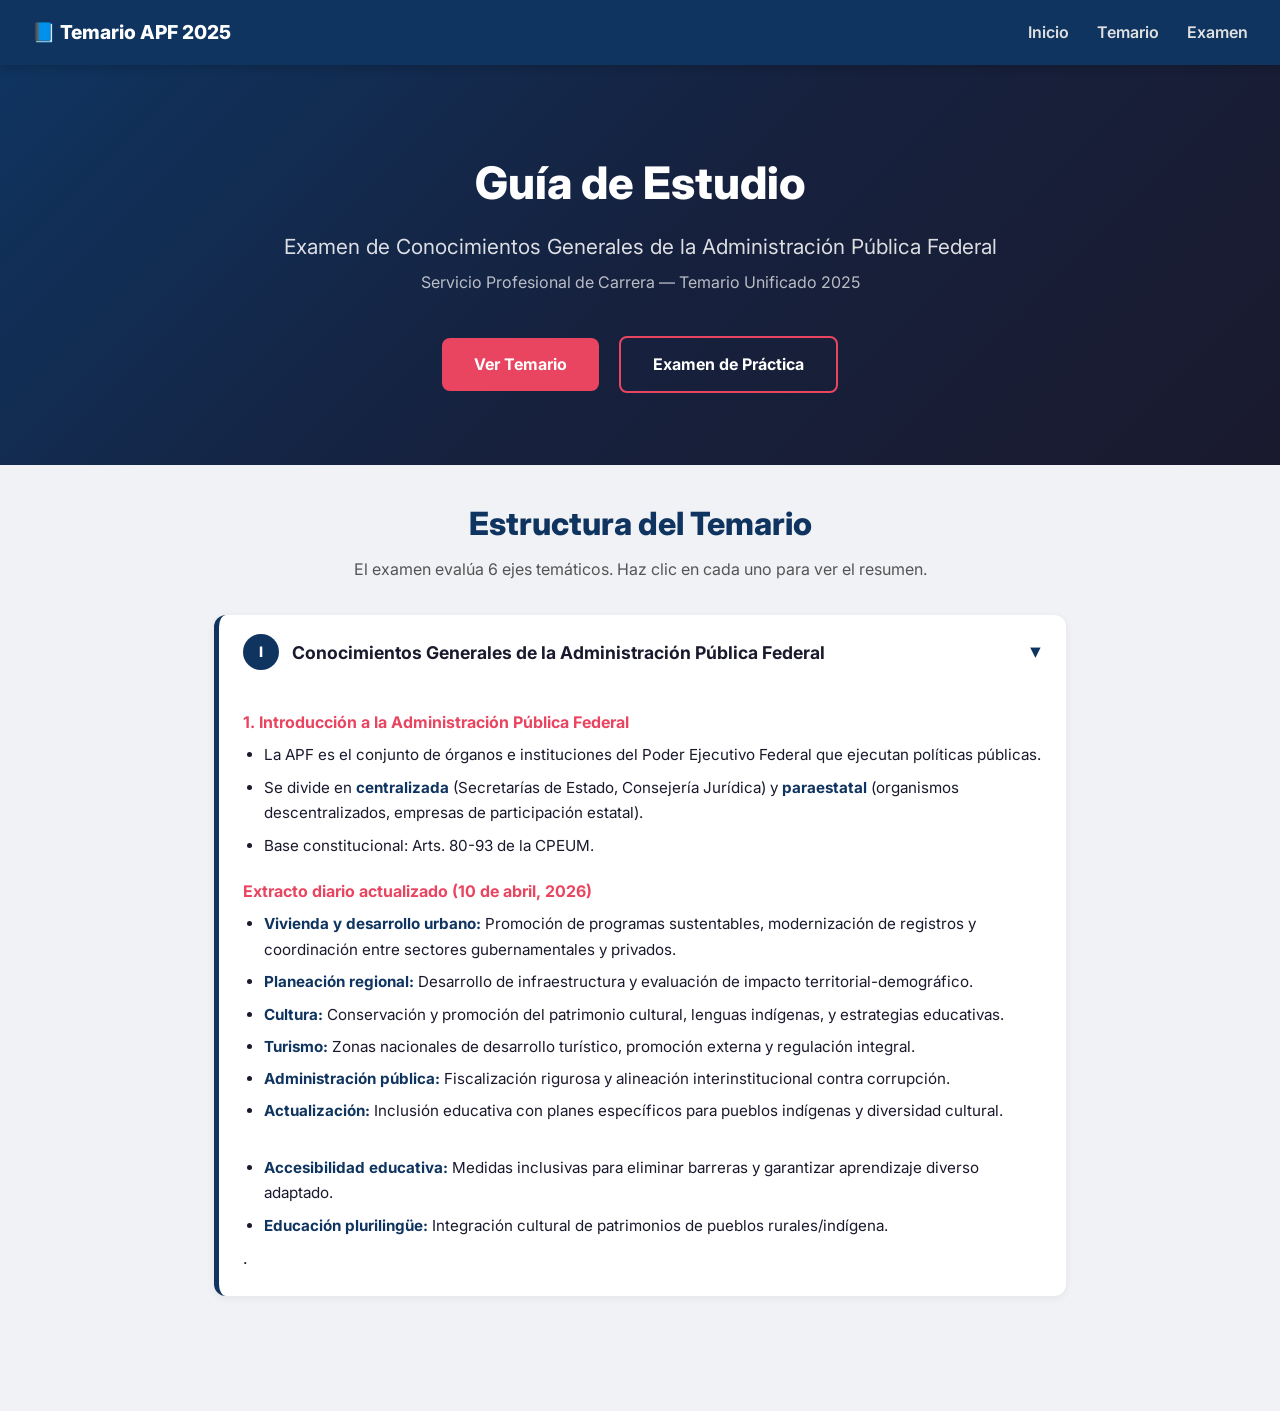
==== commit b3a6c770: "Actualización diaria del sitio 2026-04-17" ====
--- a/index.html
+++ b/index.html
@@ -52,56 +52,13 @@
   <li><strong>Cultura:</strong> Conservación y promoción del patrimonio cultural, lenguas indígenas, y estrategias educativas.</li>
   <li><strong>Turismo:</strong> Zonas nacionales de desarrollo turístico, promoción externa y regulación integral.</li>
   <li><strong>Administración pública:</strong> Fiscalización rigurosa y alineación interinstitucional contra corrupción.</li>
+  <li><strong>Actualización:</strong> Inclusión educativa con planes específicos para pueblos indígenas y diversidad cultural.</li>
 </ul>
     </div>
-  </details>
-
-  <!-- EJE II -->
-  <details class="tema-card">
-    <summary><span class="tema-num">II</span> Plan Nacional de Desarrollo y sus Programas</summary>
-    <div class="tema-content">
-      <h4>1. Sociedad y política</h4>
-      <ul>
-        <li>Los <strong>derechos humanos</strong> son la base de las políticas públicas: el Estado debe promoverlos, respetarlos, protegerlos y garantizarlos.</li>
-        <li>El ciclo de las políticas públicas: <strong>identificación del problema → formulación → implementación → evaluación</strong>.</li>
-        <li>Referencia: OACNUDH (2010) — Políticas públicas con perspectiva de Derechos Humanos.</li>
-      </ul>
-
-      <h4>2. Política y gobierno</h4>
-      <ul>
-        <li>Las <strong>instituciones</strong> son las reglas del juego que estructuran la interacción política y social.</li>
-        <li>El <strong>contrato social</strong> (Rousseau): los individuos ceden libertades naturales a cambio de derechos civiles y protección del Estado.</li>
-        <li>El <strong>pacto social</strong> legitima el ejercicio del poder público.</li>
-      </ul>
-
-      <h4>3. Economía</h4>
-      <ul>
-        <li>Principios básicos de economía aplicados al sector público.</li>
-        <li>Relación económico-social: el Estado interviene para corregir fallas de mercado y garantizar bienestar social.</li>
-        <li>Conceptos clave: PIB, inflación, política fiscal, gasto público, presupuesto.</li>
-      </ul>
-
-      <h4>4. Plan Nacional de Desarrollo (PND)</h4>
-      <ul>
-        <li>Mandato constitucional (Art. 26): el Estado organizará un <strong>Sistema de Planeación Democrática</strong>.</li>
-        <li>La <strong>Ley de Planeación</strong> regula la elaboración del PND y los programas sectoriales.</li>
-        <li>El PND establece los objetivos nacionales, estrategias y prioridades del desarrollo.</li>
-        <li>Vigencia: corresponde a cada sexenio presidencial.</li>
-      </ul>
-
-      <h4>5. Programas de mediano plazo</h4>
-      <ul>
-        <li>Programas <strong>sectoriales, institucionales, regionales y especiales</strong> derivados del PND.</li>
-        <li>Deben ser congruentes con el PND y contener objetivos, indicadores y metas.</li>
-        <li>Son aprobados por el Presidente y publicados en el DOF.</li>
-      </ul>
-    </div>
-  </details>
-</main>
-
-<footer>
-  <p>📘 Guía de Estudio — Temario APF Unificado 2025 | Servicio Profesional de Carrera</p>
-</footer>
-
-</body>
-</html>+   <!-- NUEVO CONTENIDO INSERTADO -->
+   <div class='tema-content'>
+<ul>
+ <li><strong>Accesibilidad educativa:</strong> Medidas inclusivas para eliminar barreras y garantizar aprendizaje diverso adaptado.</li>
+<li><strong>Educación plurilingüe:</strong> Integración cultural de patrimonios de pueblos rurales/indígena.</li>
+</ul>
+<!-- marcos-nuevo-párrafo.list.html continúa lógico-bajo-n/n-->.
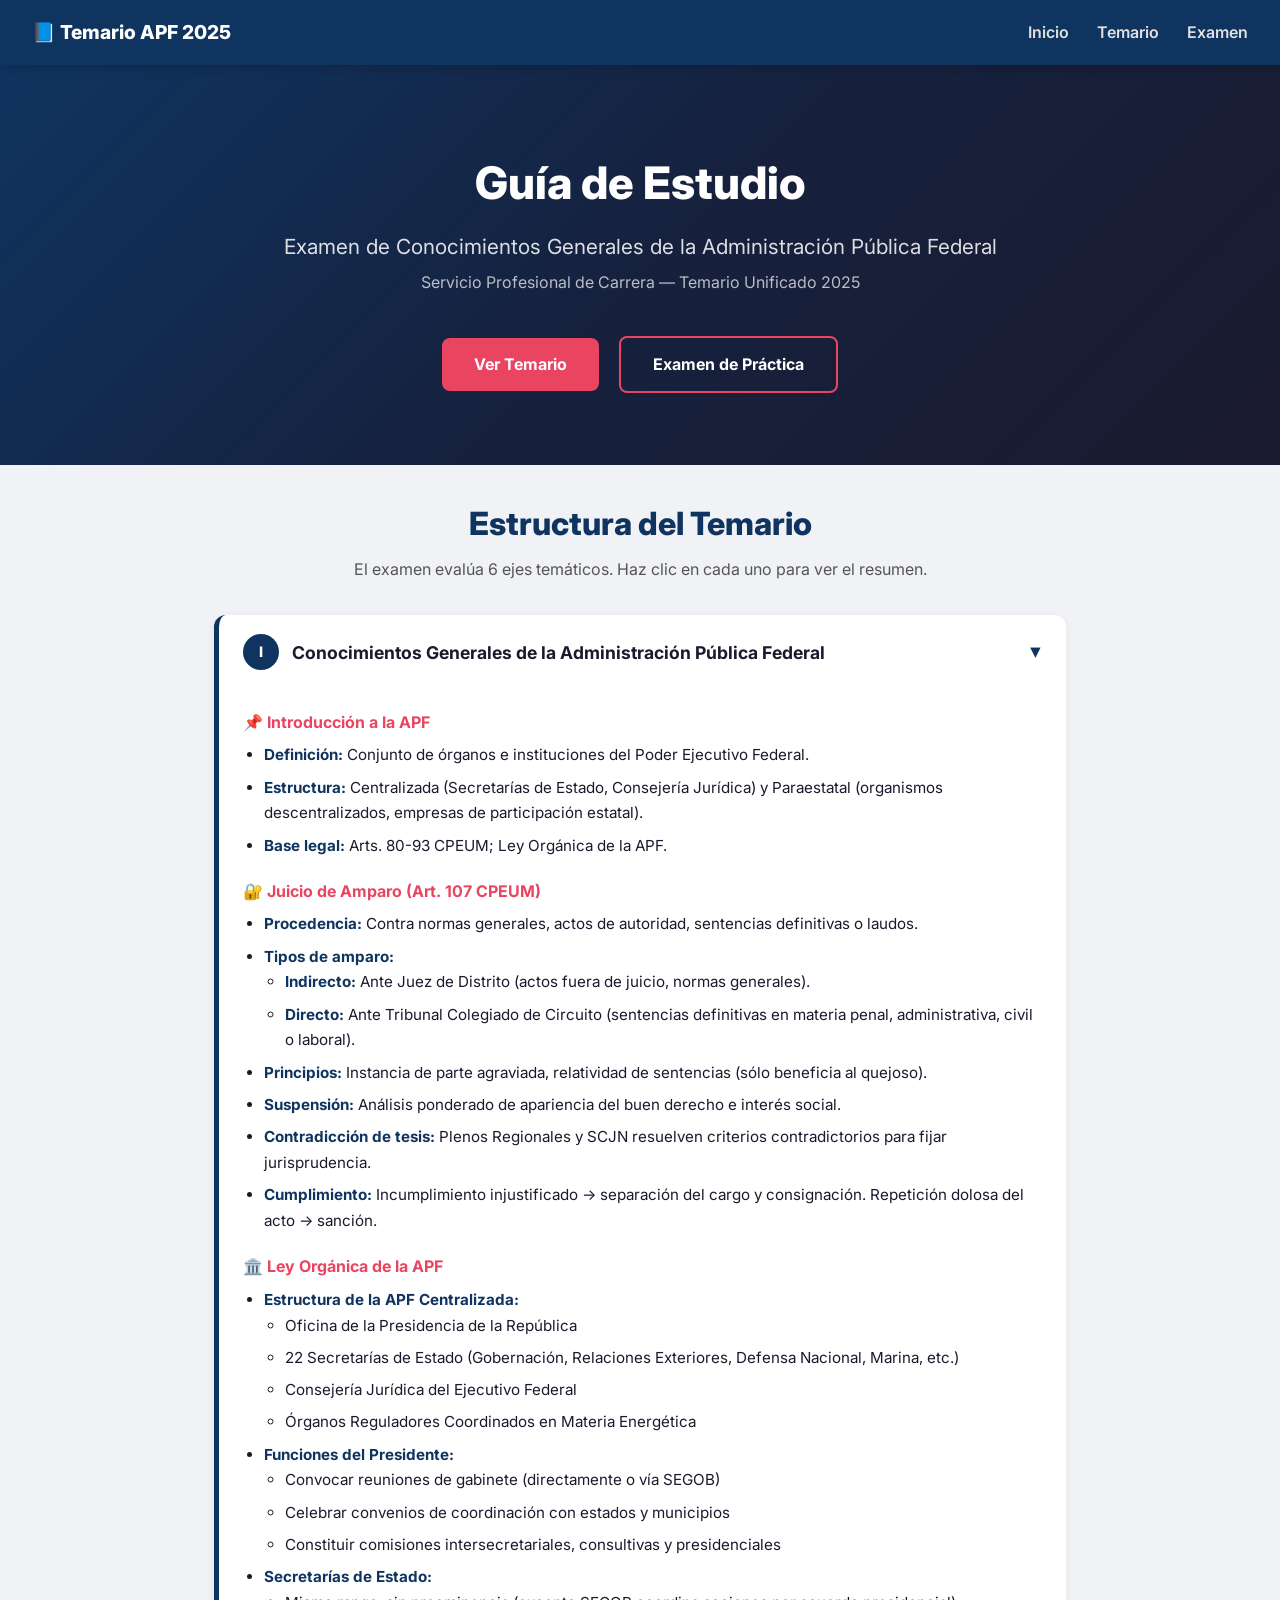
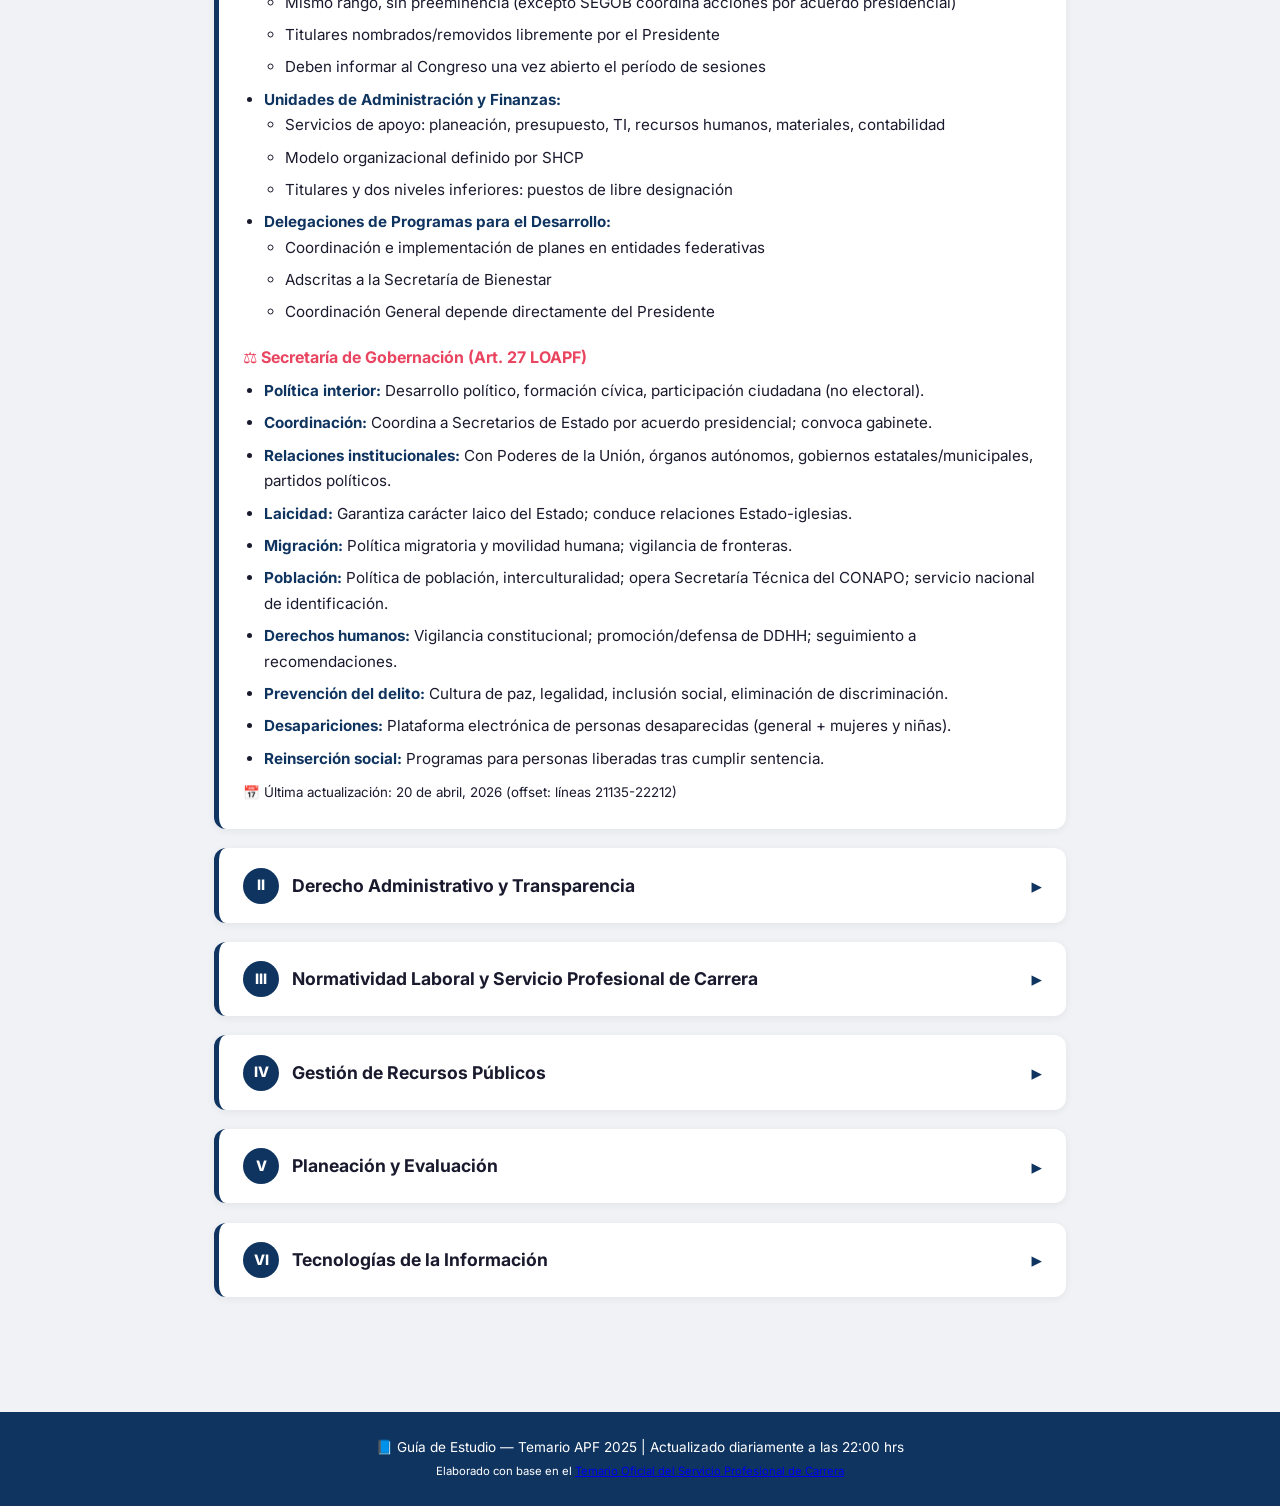
==== commit 0cce0d48: "📚 Actualización diaria 20-abr-2026: Juicio de Amparo + LOAPF (offset 23135)" ====
--- a/index.html
+++ b/index.html
@@ -38,27 +38,133 @@
   <details class="tema-card" open>
     <summary><span class="tema-num">I</span> Conocimientos Generales de la Administración Pública Federal</summary>
     <div class="tema-content">
-      <h4>1. Introducción a la Administración Pública Federal</h4>
+      <h4>📌 Introducción a la APF</h4>
       <ul>
-        <li>La APF es el conjunto de órganos e instituciones del Poder Ejecutivo Federal que ejecutan políticas públicas.</li>
-        <li>Se divide en <strong>centralizada</strong> (Secretarías de Estado, Consejería Jurídica) y <strong>paraestatal</strong> (organismos descentralizados, empresas de participación estatal).</li>
-        <li>Base constitucional: Arts. 80-93 de la CPEUM.</li>
+        <li><strong>Definición:</strong> Conjunto de órganos e instituciones del Poder Ejecutivo Federal.</li>
+        <li><strong>Estructura:</strong> Centralizada (Secretarías de Estado, Consejería Jurídica) y Paraestatal (organismos descentralizados, empresas de participación estatal).</li>
+        <li><strong>Base legal:</strong> Arts. 80-93 CPEUM; Ley Orgánica de la APF.</li>
       </ul>
 
-      <h4>Extracto diario actualizado (10 de abril, 2026)</h4>
-<ul>
-  <li><strong>Vivienda y desarrollo urbano:</strong> Promoción de programas sustentables, modernización de registros y coordinación entre sectores gubernamentales y privados.</li>
-  <li><strong>Planeación regional:</strong> Desarrollo de infraestructura y evaluación de impacto territorial-demográfico.</li>
-  <li><strong>Cultura:</strong> Conservación y promoción del patrimonio cultural, lenguas indígenas, y estrategias educativas.</li>
-  <li><strong>Turismo:</strong> Zonas nacionales de desarrollo turístico, promoción externa y regulación integral.</li>
-  <li><strong>Administración pública:</strong> Fiscalización rigurosa y alineación interinstitucional contra corrupción.</li>
-  <li><strong>Actualización:</strong> Inclusión educativa con planes específicos para pueblos indígenas y diversidad cultural.</li>
-</ul>
+      <h4>🔐 Juicio de Amparo (Art. 107 CPEUM)</h4>
+      <ul>
+        <li><strong>Procedencia:</strong> Contra normas generales, actos de autoridad, sentencias definitivas o laudos.</li>
+        <li><strong>Tipos de amparo:</strong>
+          <ul>
+            <li><strong>Indirecto:</strong> Ante Juez de Distrito (actos fuera de juicio, normas generales).</li>
+            <li><strong>Directo:</strong> Ante Tribunal Colegiado de Circuito (sentencias definitivas en materia penal, administrativa, civil o laboral).</li>
+          </ul>
+        </li>
+        <li><strong>Principios:</strong> Instancia de parte agraviada, relatividad de sentencias (sólo beneficia al quejoso).</li>
+        <li><strong>Suspensión:</strong> Análisis ponderado de apariencia del buen derecho e interés social.</li>
+        <li><strong>Contradicción de tesis:</strong> Plenos Regionales y SCJN resuelven criterios contradictorios para fijar jurisprudencia.</li>
+        <li><strong>Cumplimiento:</strong> Incumplimiento injustificado → separación del cargo y consignación. Repetición dolosa del acto → sanción.</li>
+      </ul>
+
+      <h4>🏛️ Ley Orgánica de la APF</h4>
+      <ul>
+        <li><strong>Estructura de la APF Centralizada:</strong>
+          <ul>
+            <li>Oficina de la Presidencia de la República</li>
+            <li>22 Secretarías de Estado (Gobernación, Relaciones Exteriores, Defensa Nacional, Marina, etc.)</li>
+            <li>Consejería Jurídica del Ejecutivo Federal</li>
+            <li>Órganos Reguladores Coordinados en Materia Energética</li>
+          </ul>
+        </li>
+        <li><strong>Funciones del Presidente:</strong>
+          <ul>
+            <li>Convocar reuniones de gabinete (directamente o vía SEGOB)</li>
+            <li>Celebrar convenios de coordinación con estados y municipios</li>
+            <li>Constituir comisiones intersecretariales, consultivas y presidenciales</li>
+          </ul>
+        </li>
+        <li><strong>Secretarías de Estado:</strong>
+          <ul>
+            <li>Mismo rango, sin preeminencia (excepto SEGOB coordina acciones por acuerdo presidencial)</li>
+            <li>Titulares nombrados/removidos libremente por el Presidente</li>
+            <li>Deben informar al Congreso una vez abierto el período de sesiones</li>
+          </ul>
+        </li>
+        <li><strong>Unidades de Administración y Finanzas:</strong>
+          <ul>
+            <li>Servicios de apoyo: planeación, presupuesto, TI, recursos humanos, materiales, contabilidad</li>
+            <li>Modelo organizacional definido por SHCP</li>
+            <li>Titulares y dos niveles inferiores: puestos de libre designación</li>
+          </ul>
+        </li>
+        <li><strong>Delegaciones de Programas para el Desarrollo:</strong>
+          <ul>
+            <li>Coordinación e implementación de planes en entidades federativas</li>
+            <li>Adscritas a la Secretaría de Bienestar</li>
+            <li>Coordinación General depende directamente del Presidente</li>
+          </ul>
+        </li>
+      </ul>
+
+      <h4>⚖️ Secretaría de Gobernación (Art. 27 LOAPF)</h4>
+      <ul>
+        <li><strong>Política interior:</strong> Desarrollo político, formación cívica, participación ciudadana (no electoral).</li>
+        <li><strong>Coordinación:</strong> Coordina a Secretarios de Estado por acuerdo presidencial; convoca gabinete.</li>
+        <li><strong>Relaciones institucionales:</strong> Con Poderes de la Unión, órganos autónomos, gobiernos estatales/municipales, partidos políticos.</li>
+        <li><strong>Laicidad:</strong> Garantiza carácter laico del Estado; conduce relaciones Estado-iglesias.</li>
+        <li><strong>Migración:</strong> Política migratoria y movilidad humana; vigilancia de fronteras.</li>
+        <li><strong>Población:</strong> Política de población, interculturalidad; opera Secretaría Técnica del CONAPO; servicio nacional de identificación.</li>
+        <li><strong>Derechos humanos:</strong> Vigilancia constitucional; promoción/defensa de DDHH; seguimiento a recomendaciones.</li>
+        <li><strong>Prevención del delito:</strong> Cultura de paz, legalidad, inclusión social, eliminación de discriminación.</li>
+        <li><strong>Desapariciones:</strong> Plataforma electrónica de personas desaparecidas (general + mujeres y niñas).</li>
+        <li><strong>Reinserción social:</strong> Programas para personas liberadas tras cumplir sentencia.</li>
+      </ul>
+
+      <p><small>📅 Última actualización: 20 de abril, 2026 (offset: líneas 21135-22212)</small></p>
     </div>
-   <!-- NUEVO CONTENIDO INSERTADO -->
-   <div class='tema-content'>
-<ul>
- <li><strong>Accesibilidad educativa:</strong> Medidas inclusivas para eliminar barreras y garantizar aprendizaje diverso adaptado.</li>
-<li><strong>Educación plurilingüe:</strong> Integración cultural de patrimonios de pueblos rurales/indígena.</li>
-</ul>
-<!-- marcos-nuevo-párrafo.list.html continúa lógico-bajo-n/n-->.+  </details>
+
+  <!-- EJE II -->
+  <details class="tema-card">
+    <summary><span class="tema-num">II</span> Derecho Administrativo y Transparencia</summary>
+    <div class="tema-content">
+      <p><em>Contenido en desarrollo...</em></p>
+    </div>
+  </details>
+
+  <!-- EJE III -->
+  <details class="tema-card">
+    <summary><span class="tema-num">III</span> Normatividad Laboral y Servicio Profesional de Carrera</summary>
+    <div class="tema-content">
+      <p><em>Contenido en desarrollo...</em></p>
+    </div>
+  </details>
+
+  <!-- EJE IV -->
+  <details class="tema-card">
+    <summary><span class="tema-num">IV</span> Gestión de Recursos Públicos</summary>
+    <div class="tema-content">
+      <p><em>Contenido en desarrollo...</em></p>
+    </div>
+  </details>
+
+  <!-- EJE V -->
+  <details class="tema-card">
+    <summary><span class="tema-num">V</span> Planeación y Evaluación</summary>
+    <div class="tema-content">
+      <p><em>Contenido en desarrollo...</em></p>
+    </div>
+  </details>
+
+  <!-- EJE VI -->
+  <details class="tema-card">
+    <summary><span class="tema-num">VI</span> Tecnologías de la Información</summary>
+    <div class="tema-content">
+      <p><em>Contenido en desarrollo...</em></p>
+    </div>
+  </details>
+
+</main>
+
+<!-- FOOTER -->
+<footer>
+  <p>📘 Guía de Estudio — Temario APF 2025 | Actualizado diariamente a las 22:00 hrs</p>
+  <p><small>Elaborado con base en el <a href="https://www.gob.mx/sfp" target="_blank">Temario Oficial del Servicio Profesional de Carrera</a></small></p>
+</footer>
+
+</body>
+</html>
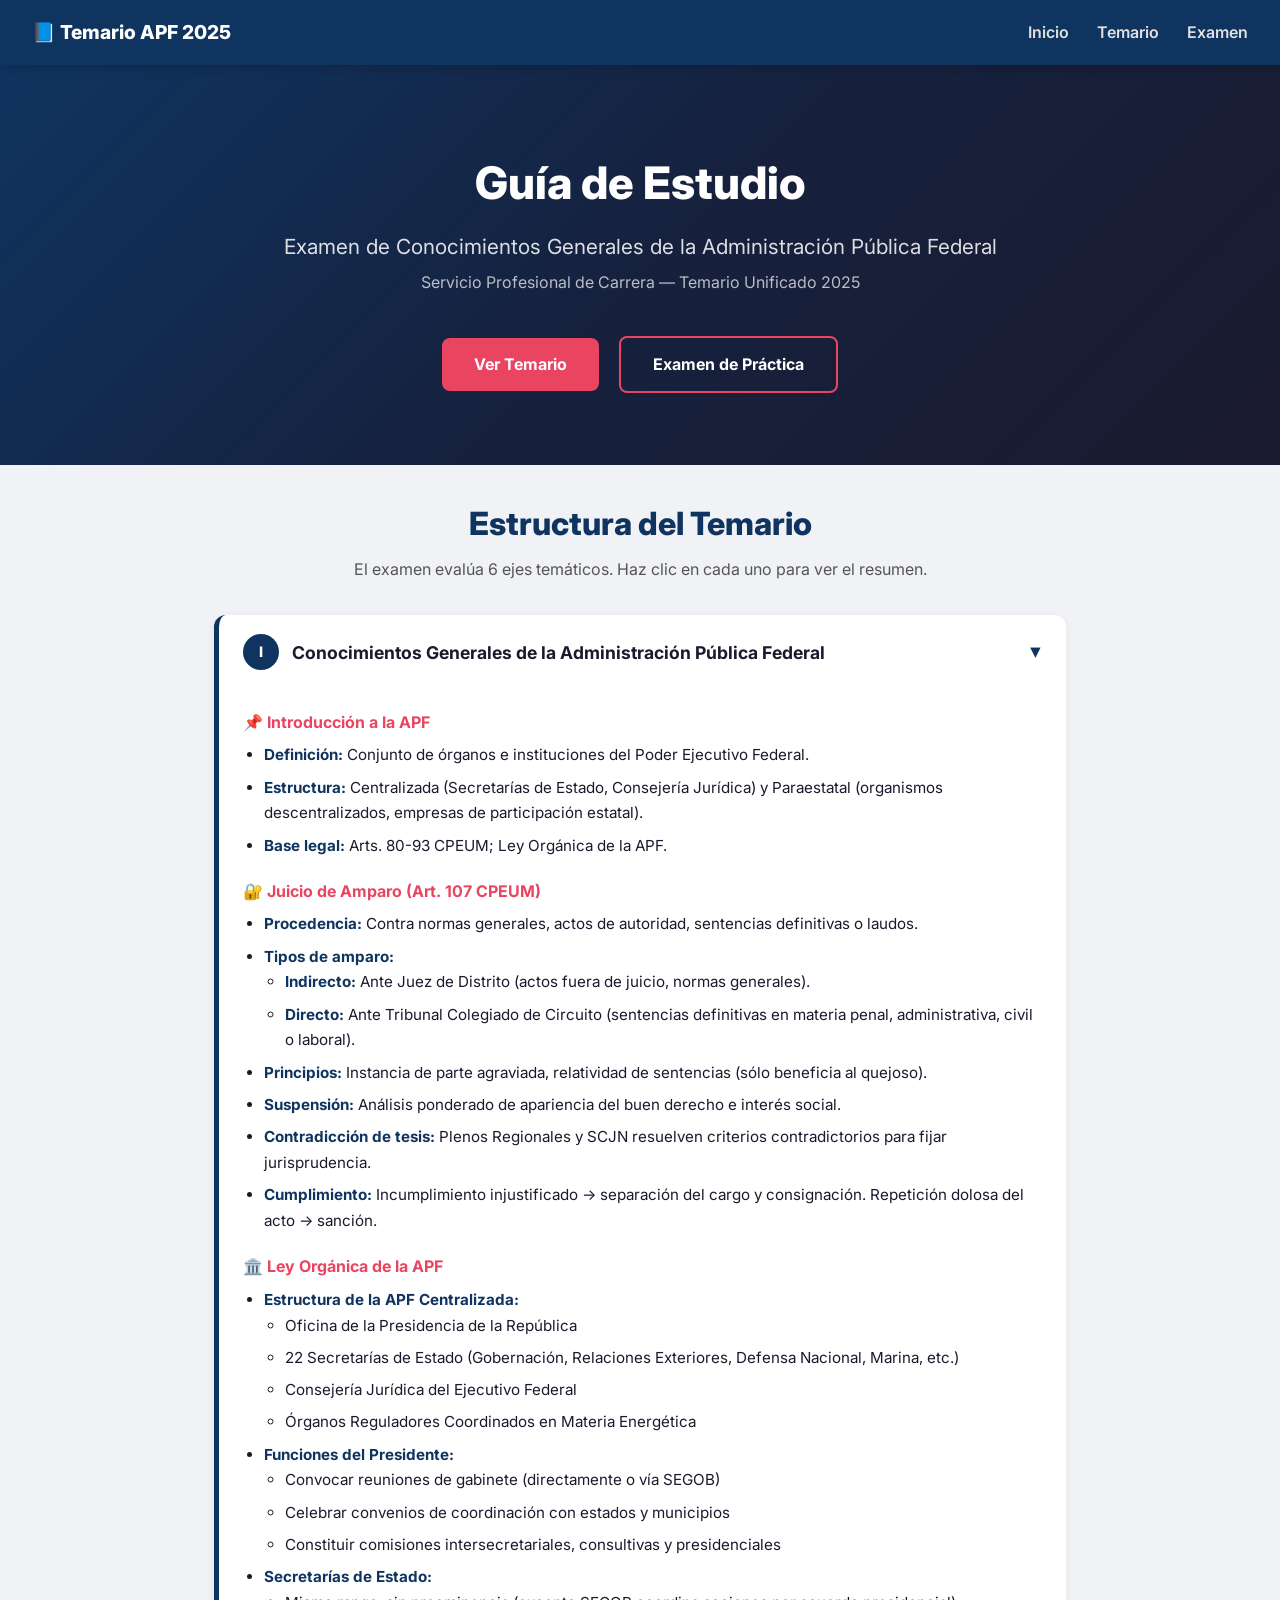
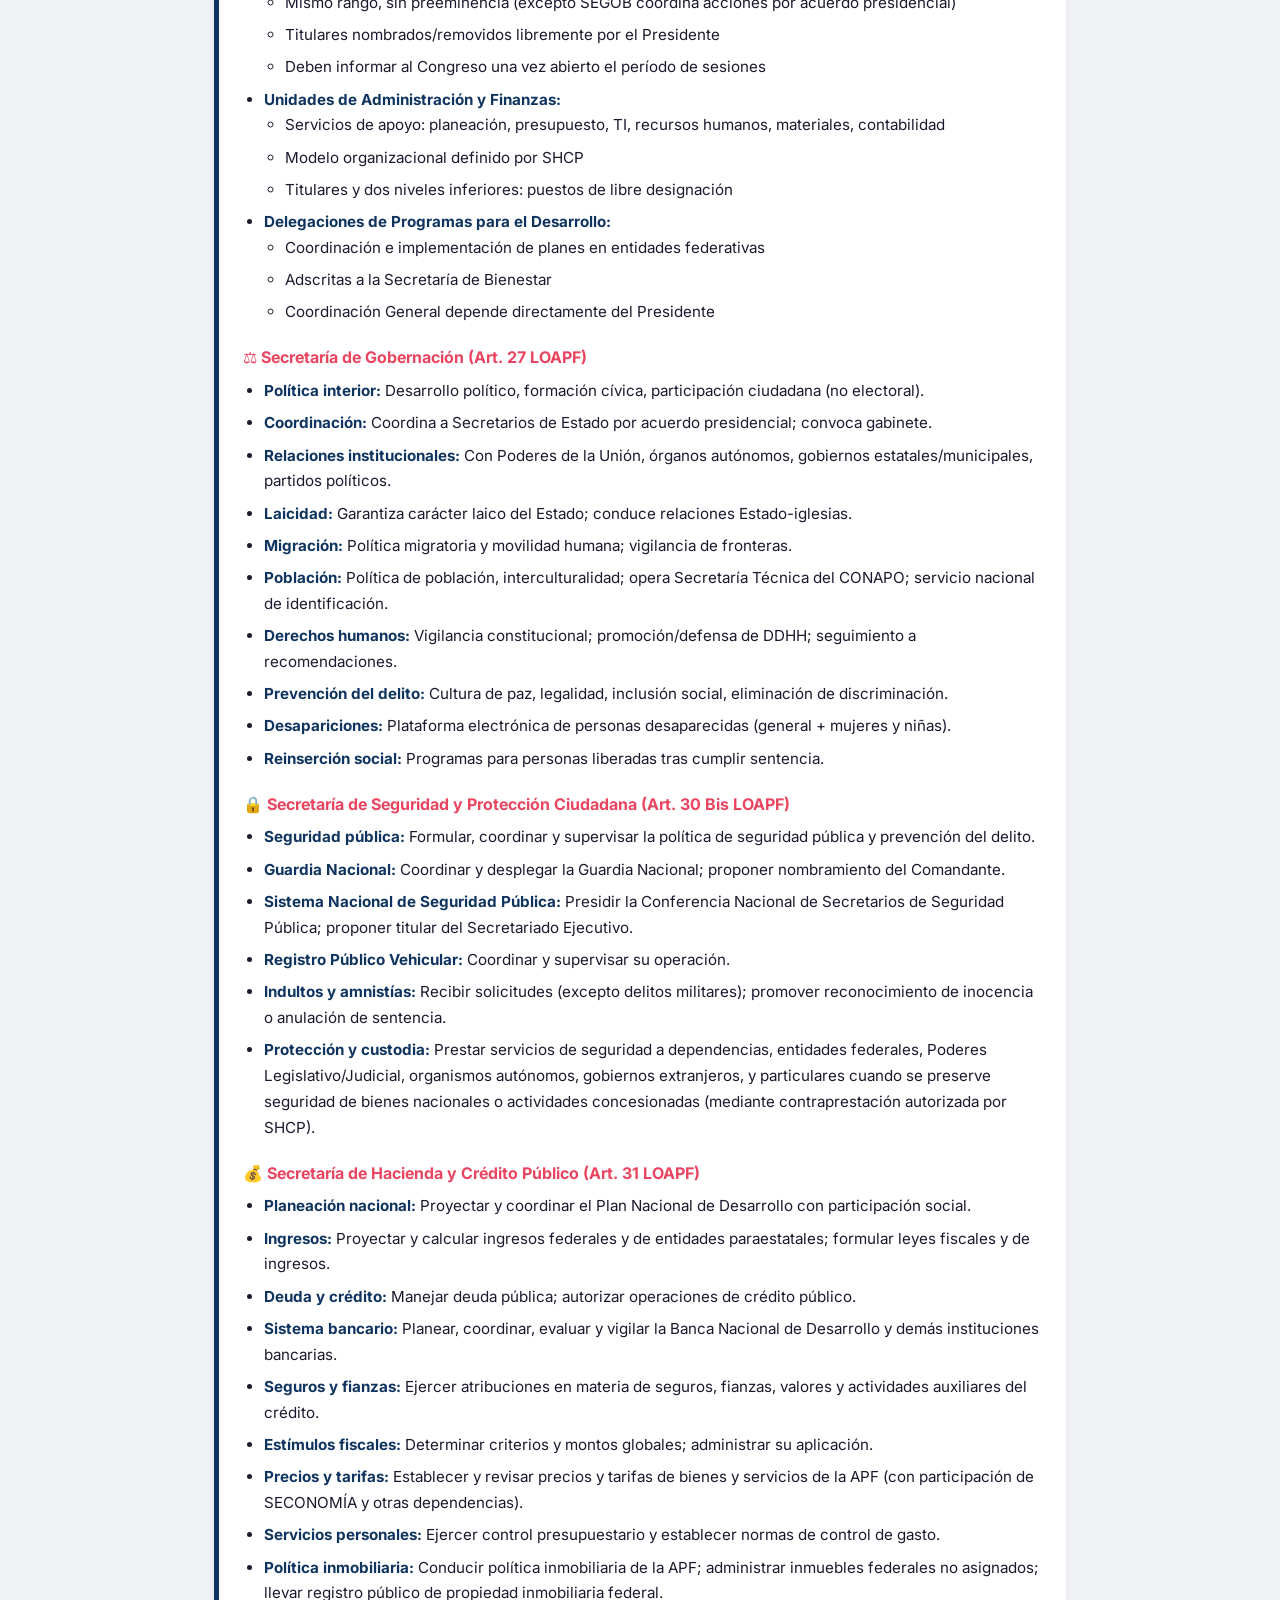
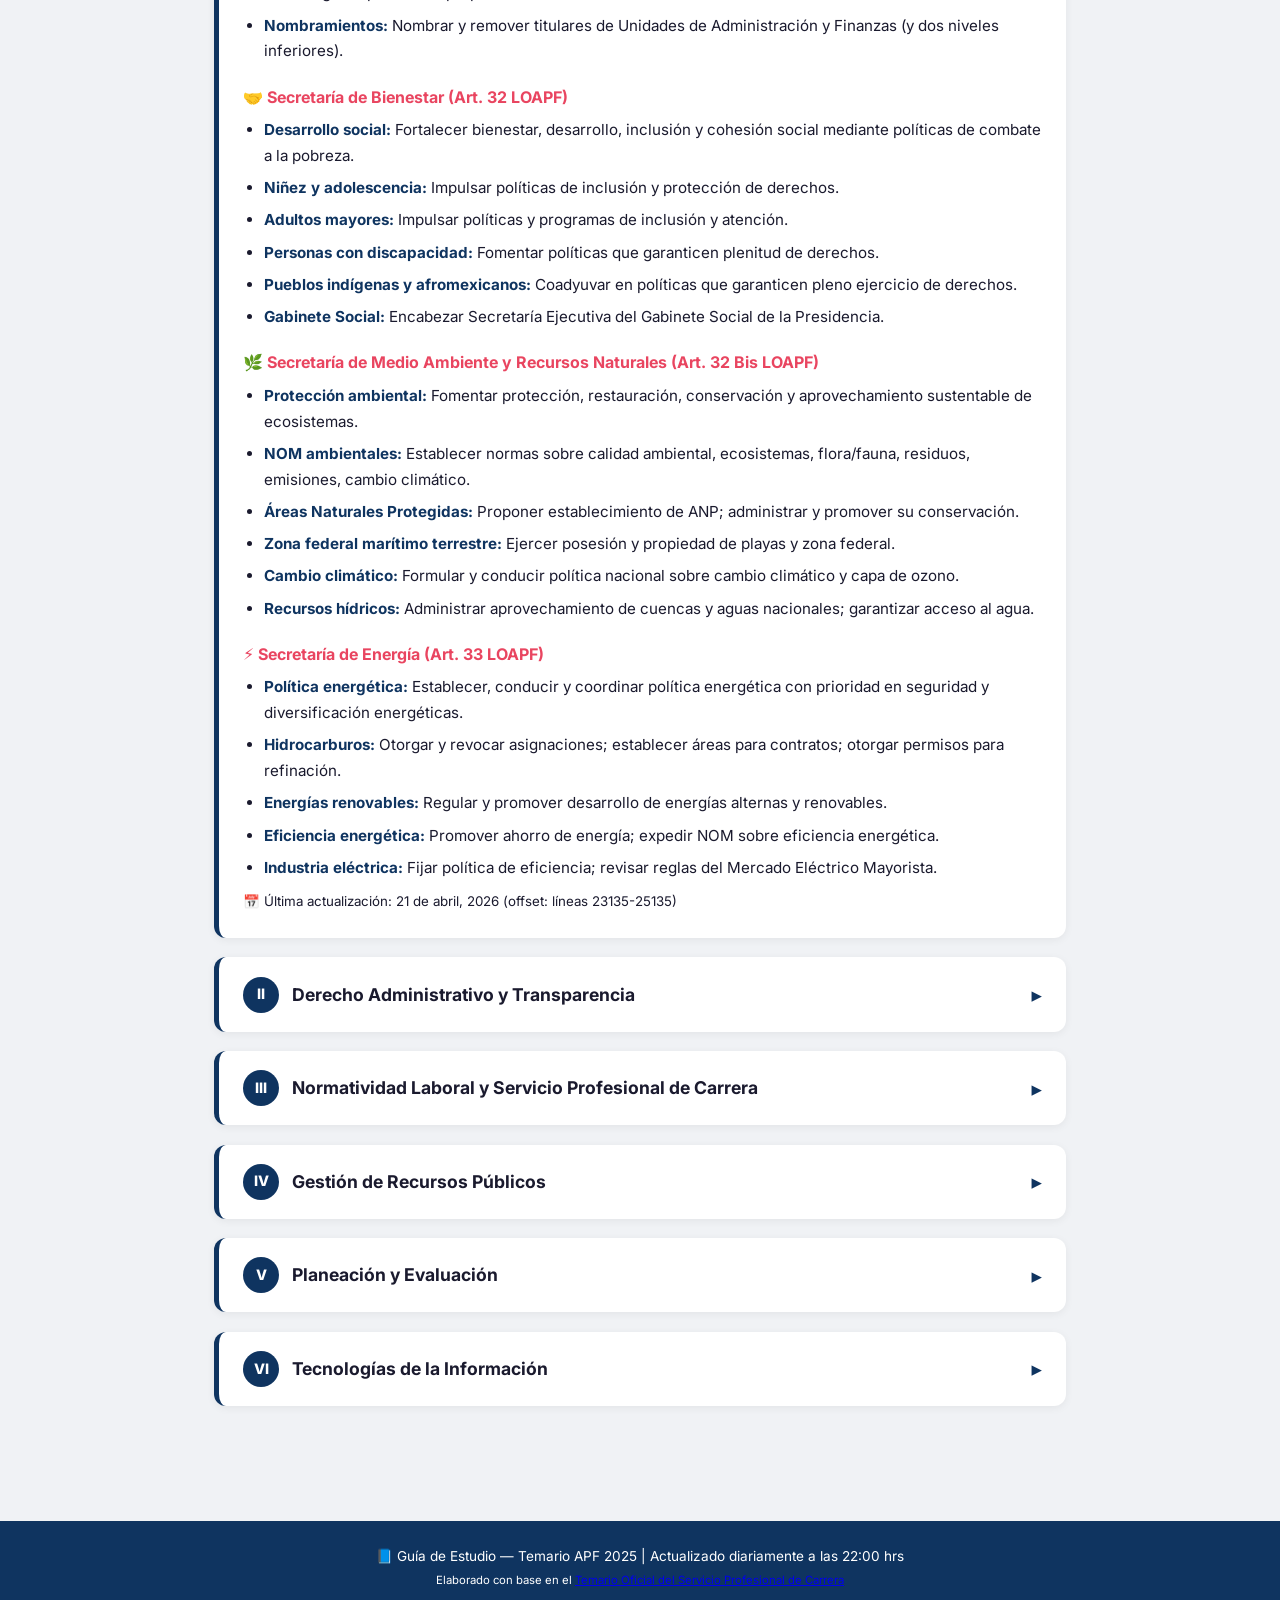
==== commit 6ba204d3: "Actualización diaria: Secretarías SSPC, SHCP, Bienestar, SEMARNAT, SENER (líneas 23135-25135)" ====
--- a/index.html
+++ b/index.html
@@ -114,7 +114,60 @@
         <li><strong>Reinserción social:</strong> Programas para personas liberadas tras cumplir sentencia.</li>
       </ul>
 
-      <p><small>📅 Última actualización: 20 de abril, 2026 (offset: líneas 21135-22212)</small></p>
+      <h4>🔒 Secretaría de Seguridad y Protección Ciudadana (Art. 30 Bis LOAPF)</h4>
+      <ul>
+        <li><strong>Seguridad pública:</strong> Formular, coordinar y supervisar la política de seguridad pública y prevención del delito.</li>
+        <li><strong>Guardia Nacional:</strong> Coordinar y desplegar la Guardia Nacional; proponer nombramiento del Comandante.</li>
+        <li><strong>Sistema Nacional de Seguridad Pública:</strong> Presidir la Conferencia Nacional de Secretarios de Seguridad Pública; proponer titular del Secretariado Ejecutivo.</li>
+        <li><strong>Registro Público Vehicular:</strong> Coordinar y supervisar su operación.</li>
+        <li><strong>Indultos y amnistías:</strong> Recibir solicitudes (excepto delitos militares); promover reconocimiento de inocencia o anulación de sentencia.</li>
+        <li><strong>Protección y custodia:</strong> Prestar servicios de seguridad a dependencias, entidades federales, Poderes Legislativo/Judicial, organismos autónomos, gobiernos extranjeros, y particulares cuando se preserve seguridad de bienes nacionales o actividades concesionadas (mediante contraprestación autorizada por SHCP).</li>
+      </ul>
+
+      <h4>💰 Secretaría de Hacienda y Crédito Público (Art. 31 LOAPF)</h4>
+      <ul>
+        <li><strong>Planeación nacional:</strong> Proyectar y coordinar el Plan Nacional de Desarrollo con participación social.</li>
+        <li><strong>Ingresos:</strong> Proyectar y calcular ingresos federales y de entidades paraestatales; formular leyes fiscales y de ingresos.</li>
+        <li><strong>Deuda y crédito:</strong> Manejar deuda pública; autorizar operaciones de crédito público.</li>
+        <li><strong>Sistema bancario:</strong> Planear, coordinar, evaluar y vigilar la Banca Nacional de Desarrollo y demás instituciones bancarias.</li>
+        <li><strong>Seguros y fianzas:</strong> Ejercer atribuciones en materia de seguros, fianzas, valores y actividades auxiliares del crédito.</li>
+        <li><strong>Estímulos fiscales:</strong> Determinar criterios y montos globales; administrar su aplicación.</li>
+        <li><strong>Precios y tarifas:</strong> Establecer y revisar precios y tarifas de bienes y servicios de la APF (con participación de SECONOMÍA y otras dependencias).</li>
+        <li><strong>Servicios personales:</strong> Ejercer control presupuestario y establecer normas de control de gasto.</li>
+        <li><strong>Política inmobiliaria:</strong> Conducir política inmobiliaria de la APF; administrar inmuebles federales no asignados; llevar registro público de propiedad inmobiliaria federal.</li>
+        <li><strong>Nombramientos:</strong> Nombrar y remover titulares de Unidades de Administración y Finanzas (y dos niveles inferiores).</li>
+      </ul>
+
+      <h4>🤝 Secretaría de Bienestar (Art. 32 LOAPF)</h4>
+      <ul>
+        <li><strong>Desarrollo social:</strong> Fortalecer bienestar, desarrollo, inclusión y cohesión social mediante políticas de combate a la pobreza.</li>
+        <li><strong>Niñez y adolescencia:</strong> Impulsar políticas de inclusión y protección de derechos.</li>
+        <li><strong>Adultos mayores:</strong> Impulsar políticas y programas de inclusión y atención.</li>
+        <li><strong>Personas con discapacidad:</strong> Fomentar políticas que garanticen plenitud de derechos.</li>
+        <li><strong>Pueblos indígenas y afromexicanos:</strong> Coadyuvar en políticas que garanticen pleno ejercicio de derechos.</li>
+        <li><strong>Gabinete Social:</strong> Encabezar Secretaría Ejecutiva del Gabinete Social de la Presidencia.</li>
+      </ul>
+
+      <h4>🌿 Secretaría de Medio Ambiente y Recursos Naturales (Art. 32 Bis LOAPF)</h4>
+      <ul>
+        <li><strong>Protección ambiental:</strong> Fomentar protección, restauración, conservación y aprovechamiento sustentable de ecosistemas.</li>
+        <li><strong>NOM ambientales:</strong> Establecer normas sobre calidad ambiental, ecosistemas, flora/fauna, residuos, emisiones, cambio climático.</li>
+        <li><strong>Áreas Naturales Protegidas:</strong> Proponer establecimiento de ANP; administrar y promover su conservación.</li>
+        <li><strong>Zona federal marítimo terrestre:</strong> Ejercer posesión y propiedad de playas y zona federal.</li>
+        <li><strong>Cambio climático:</strong> Formular y conducir política nacional sobre cambio climático y capa de ozono.</li>
+        <li><strong>Recursos hídricos:</strong> Administrar aprovechamiento de cuencas y aguas nacionales; garantizar acceso al agua.</li>
+      </ul>
+
+      <h4>⚡ Secretaría de Energía (Art. 33 LOAPF)</h4>
+      <ul>
+        <li><strong>Política energética:</strong> Establecer, conducir y coordinar política energética con prioridad en seguridad y diversificación energéticas.</li>
+        <li><strong>Hidrocarburos:</strong> Otorgar y revocar asignaciones; establecer áreas para contratos; otorgar permisos para refinación.</li>
+        <li><strong>Energías renovables:</strong> Regular y promover desarrollo de energías alternas y renovables.</li>
+        <li><strong>Eficiencia energética:</strong> Promover ahorro de energía; expedir NOM sobre eficiencia energética.</li>
+        <li><strong>Industria eléctrica:</strong> Fijar política de eficiencia; revisar reglas del Mercado Eléctrico Mayorista.</li>
+      </ul>
+
+      <p><small>📅 Última actualización: 21 de abril, 2026 (offset: líneas 23135-25135)</small></p>
     </div>
   </details>
 
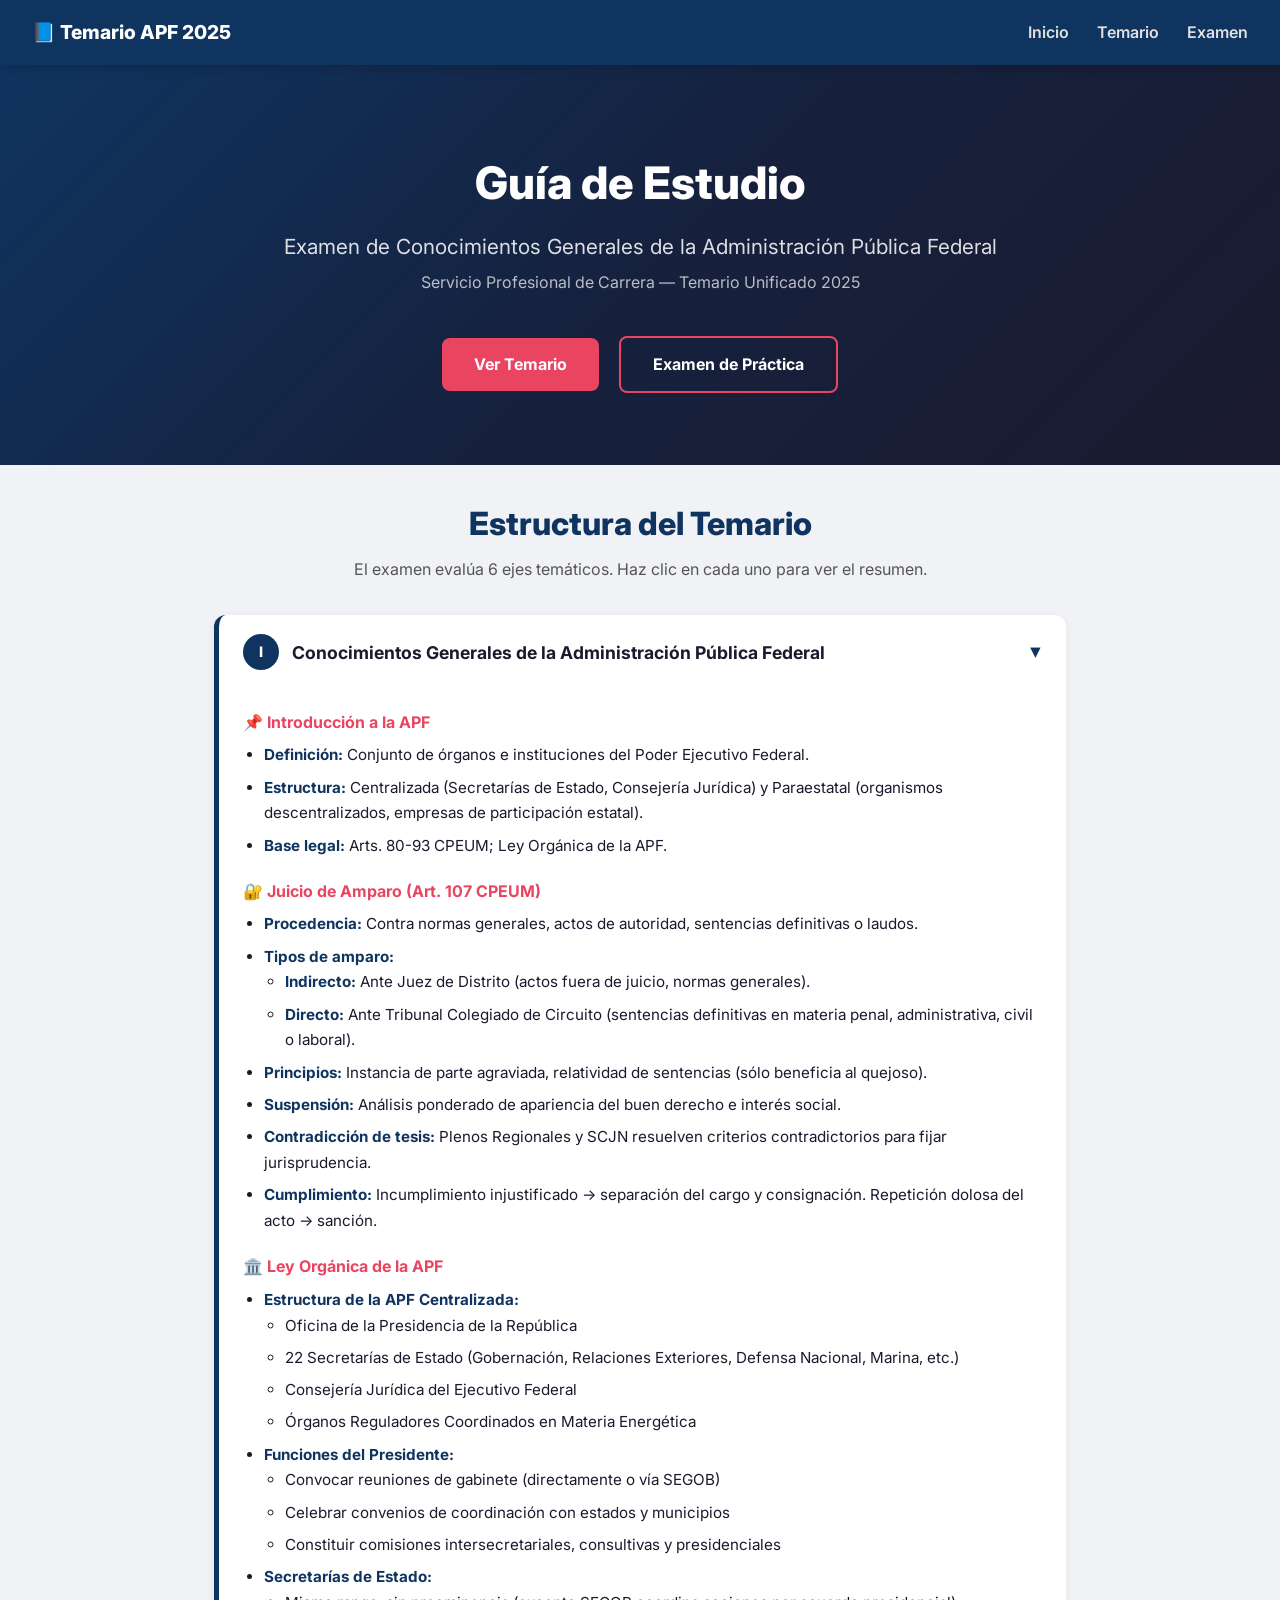
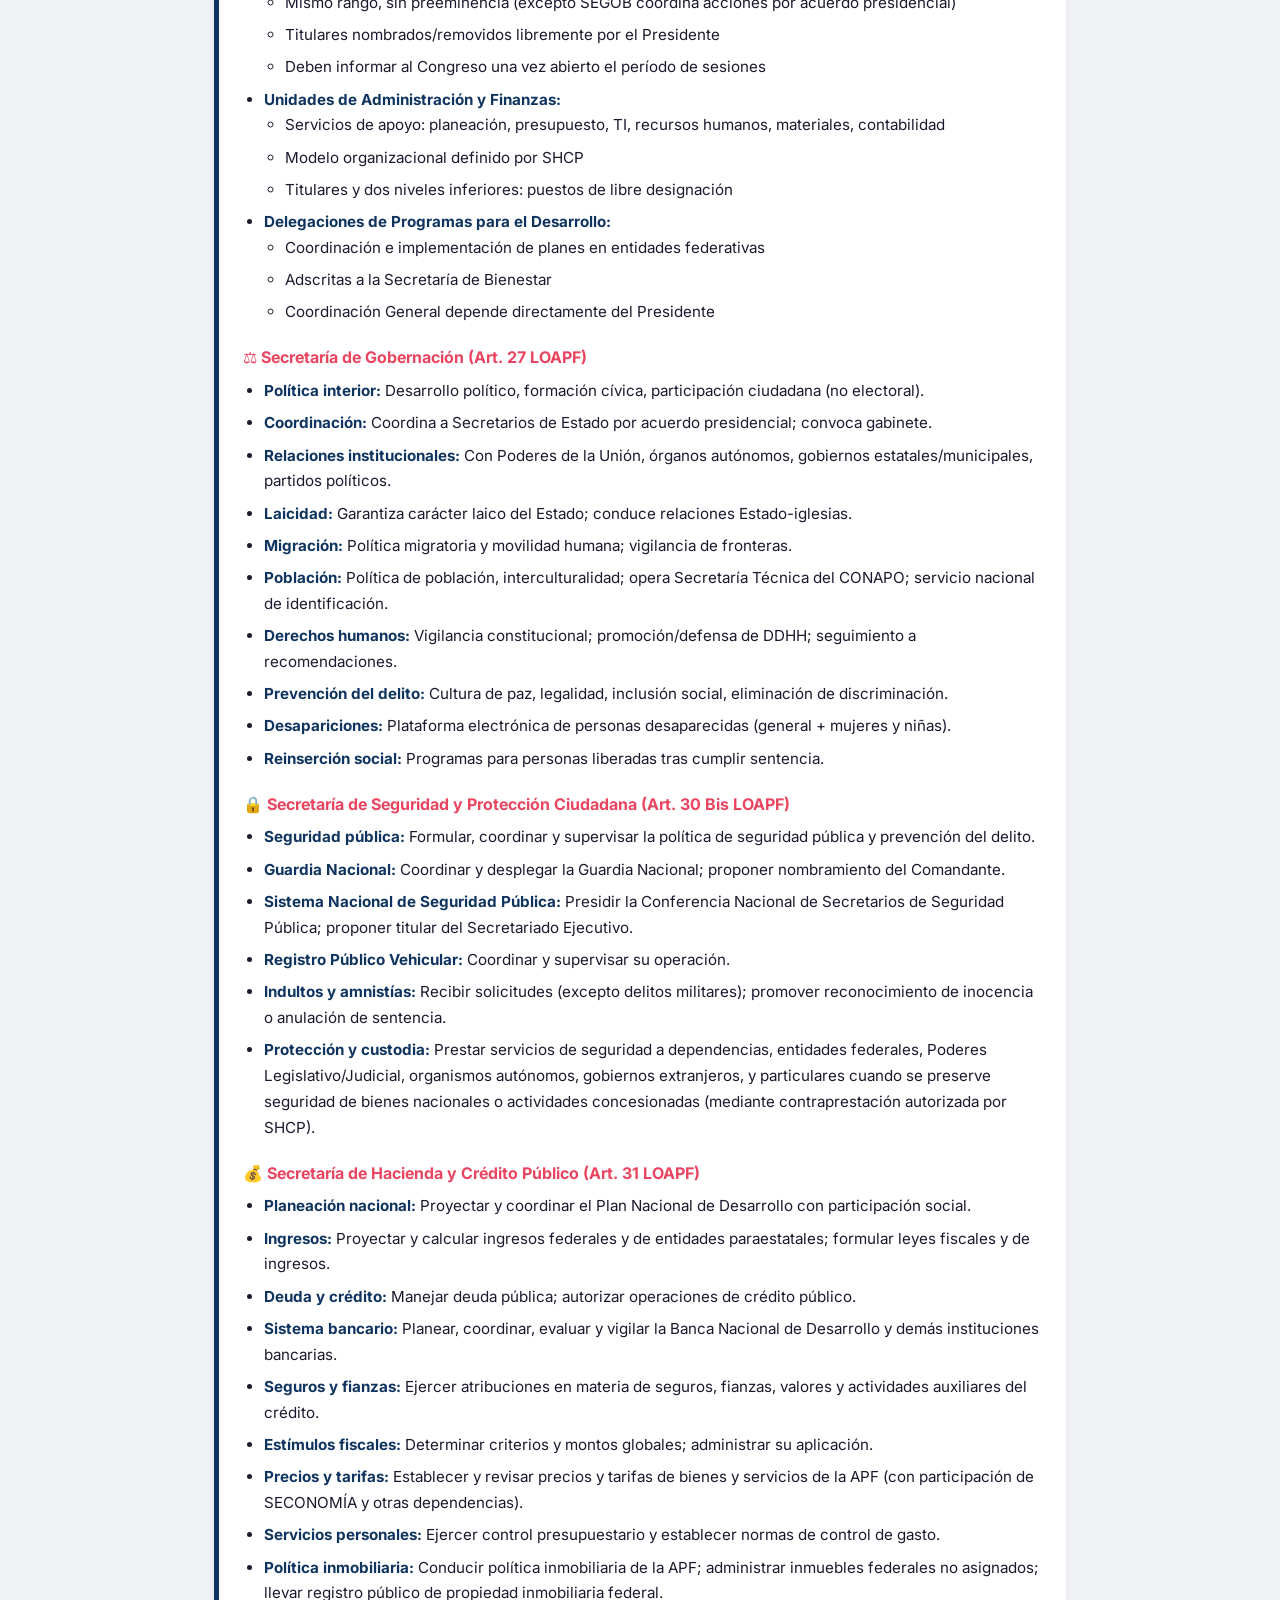
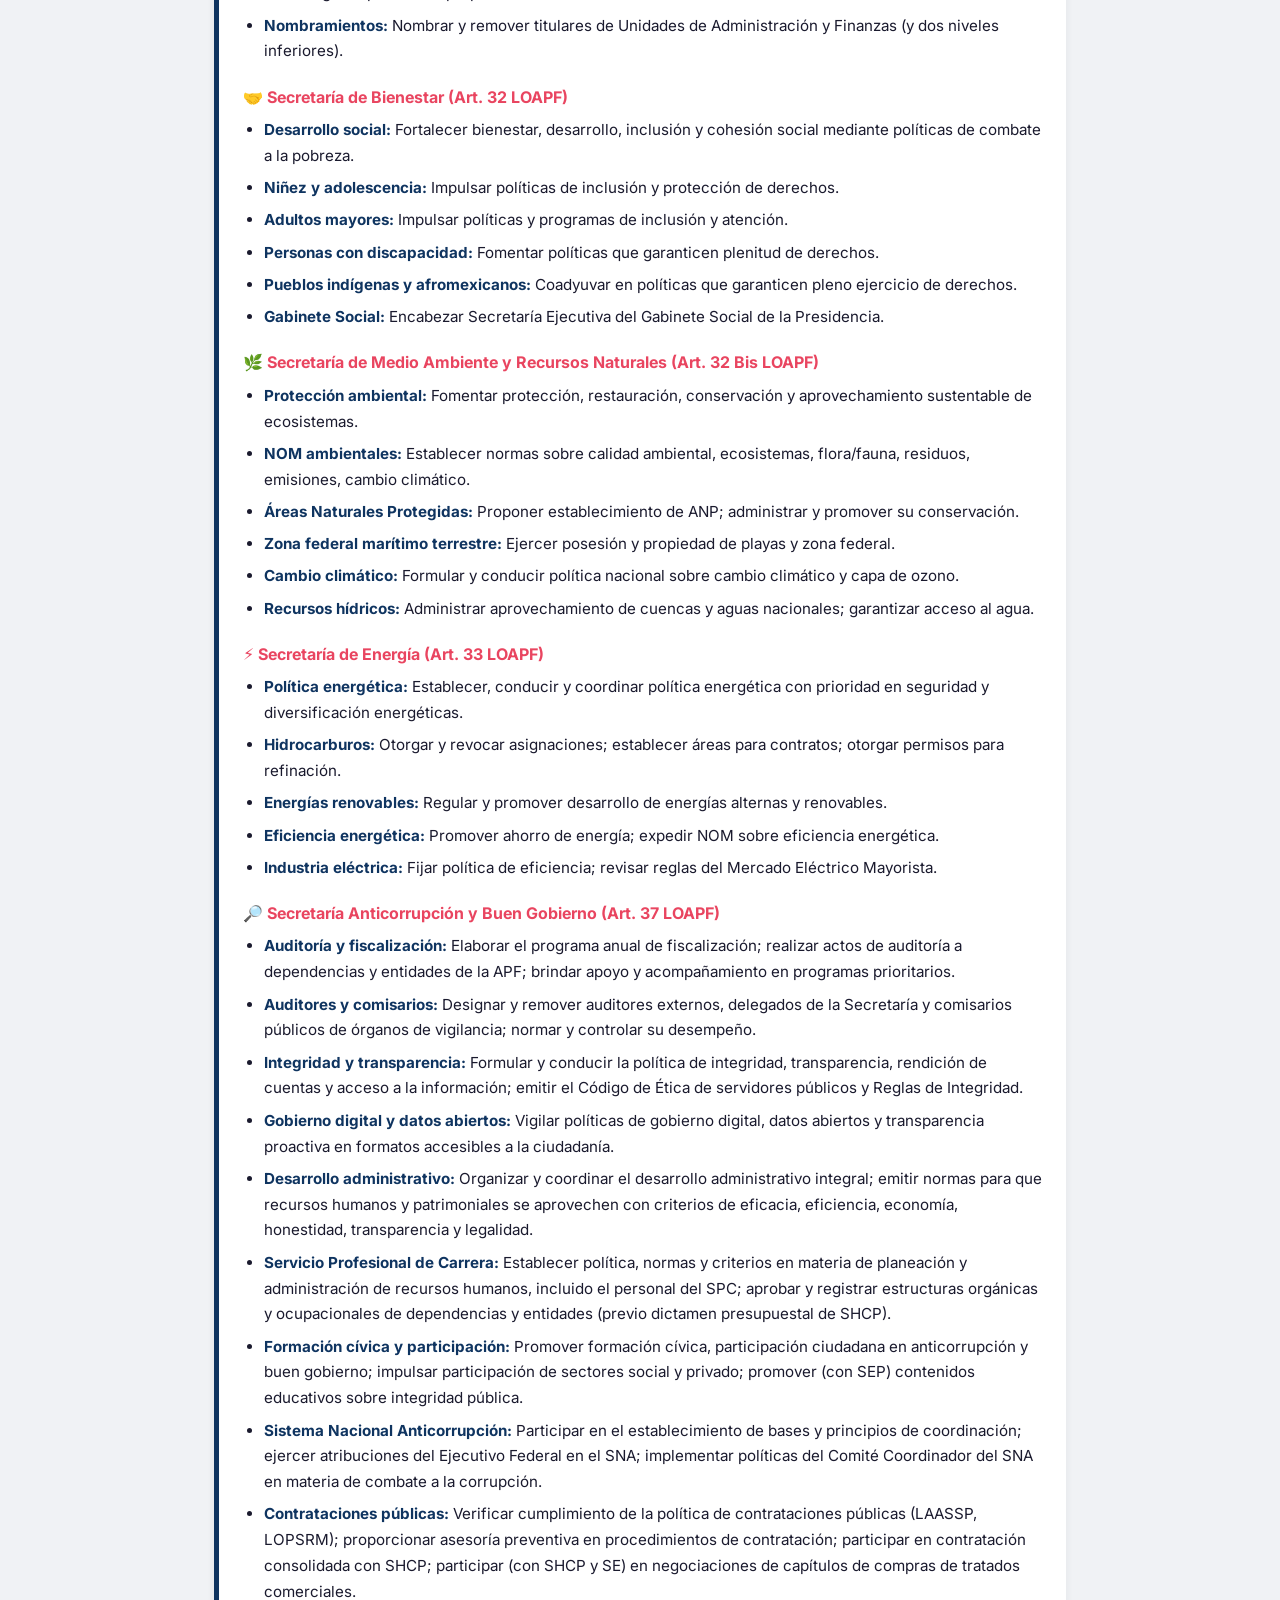
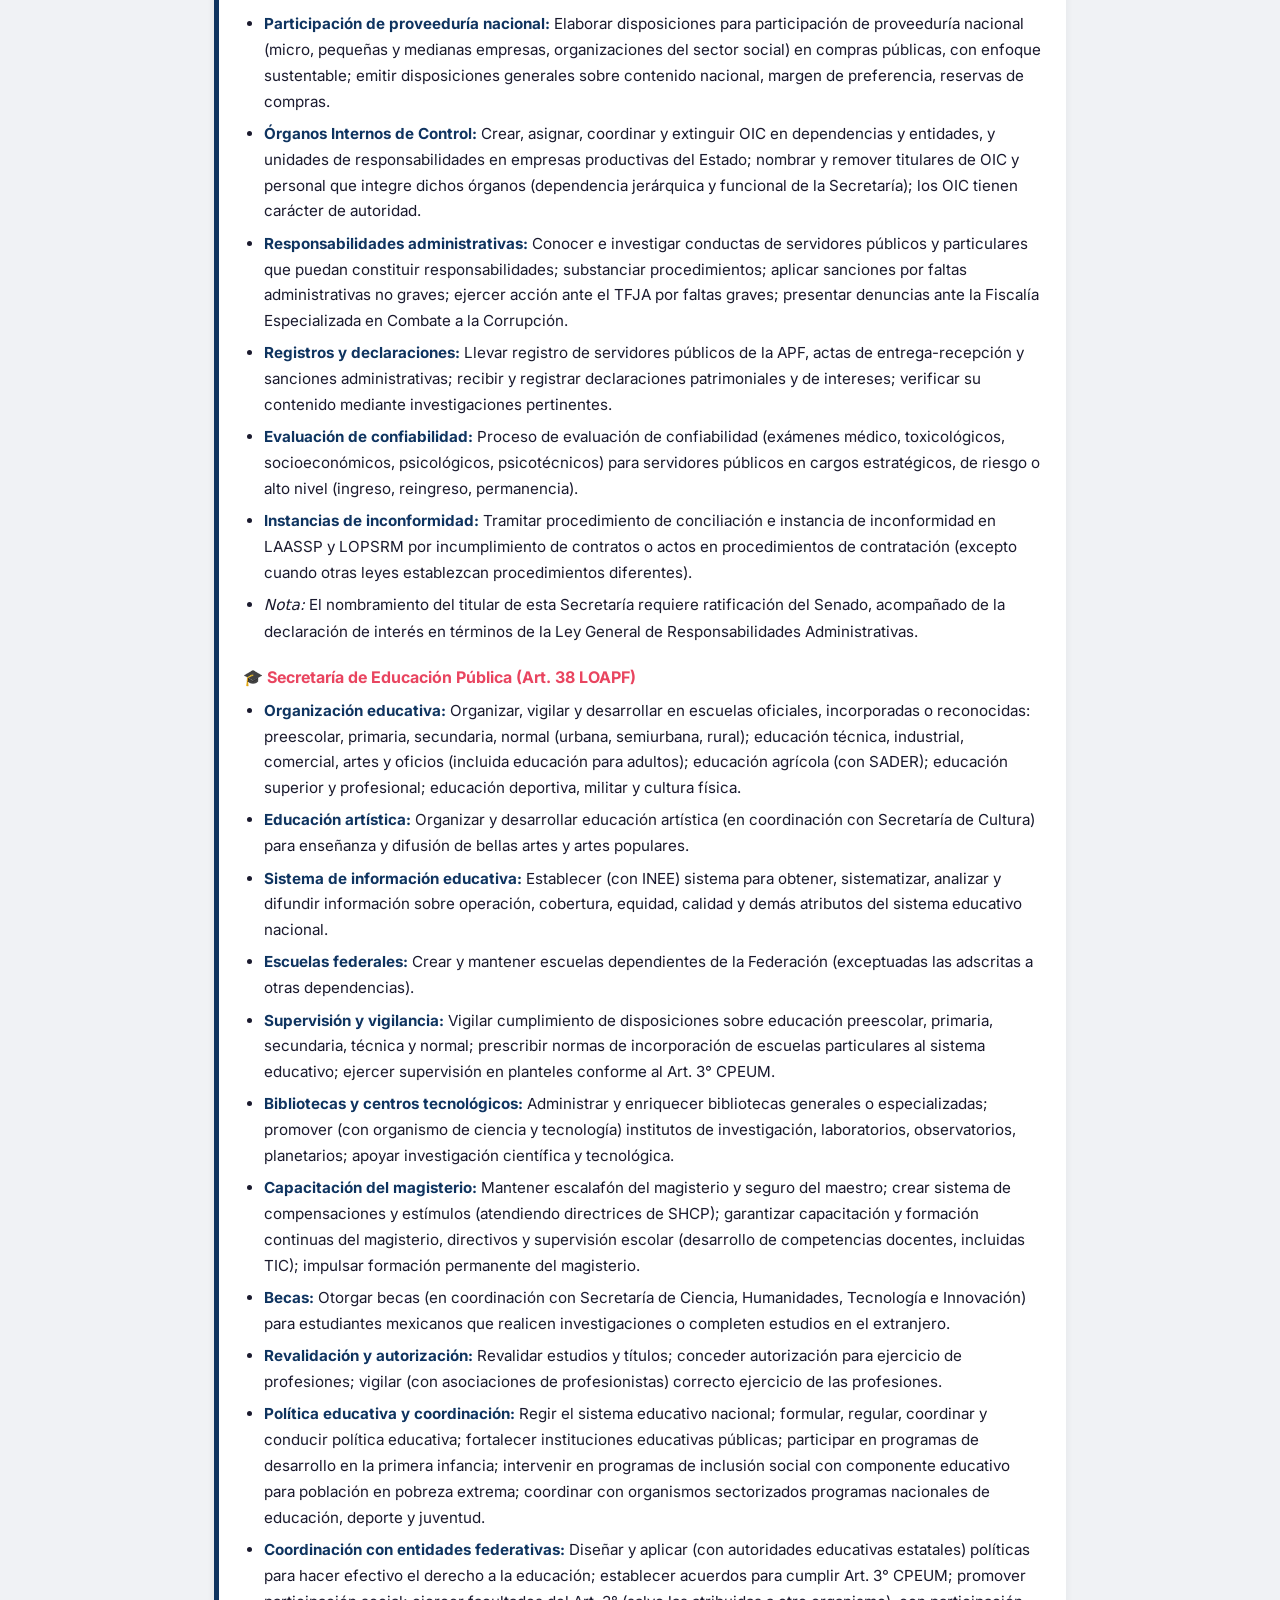
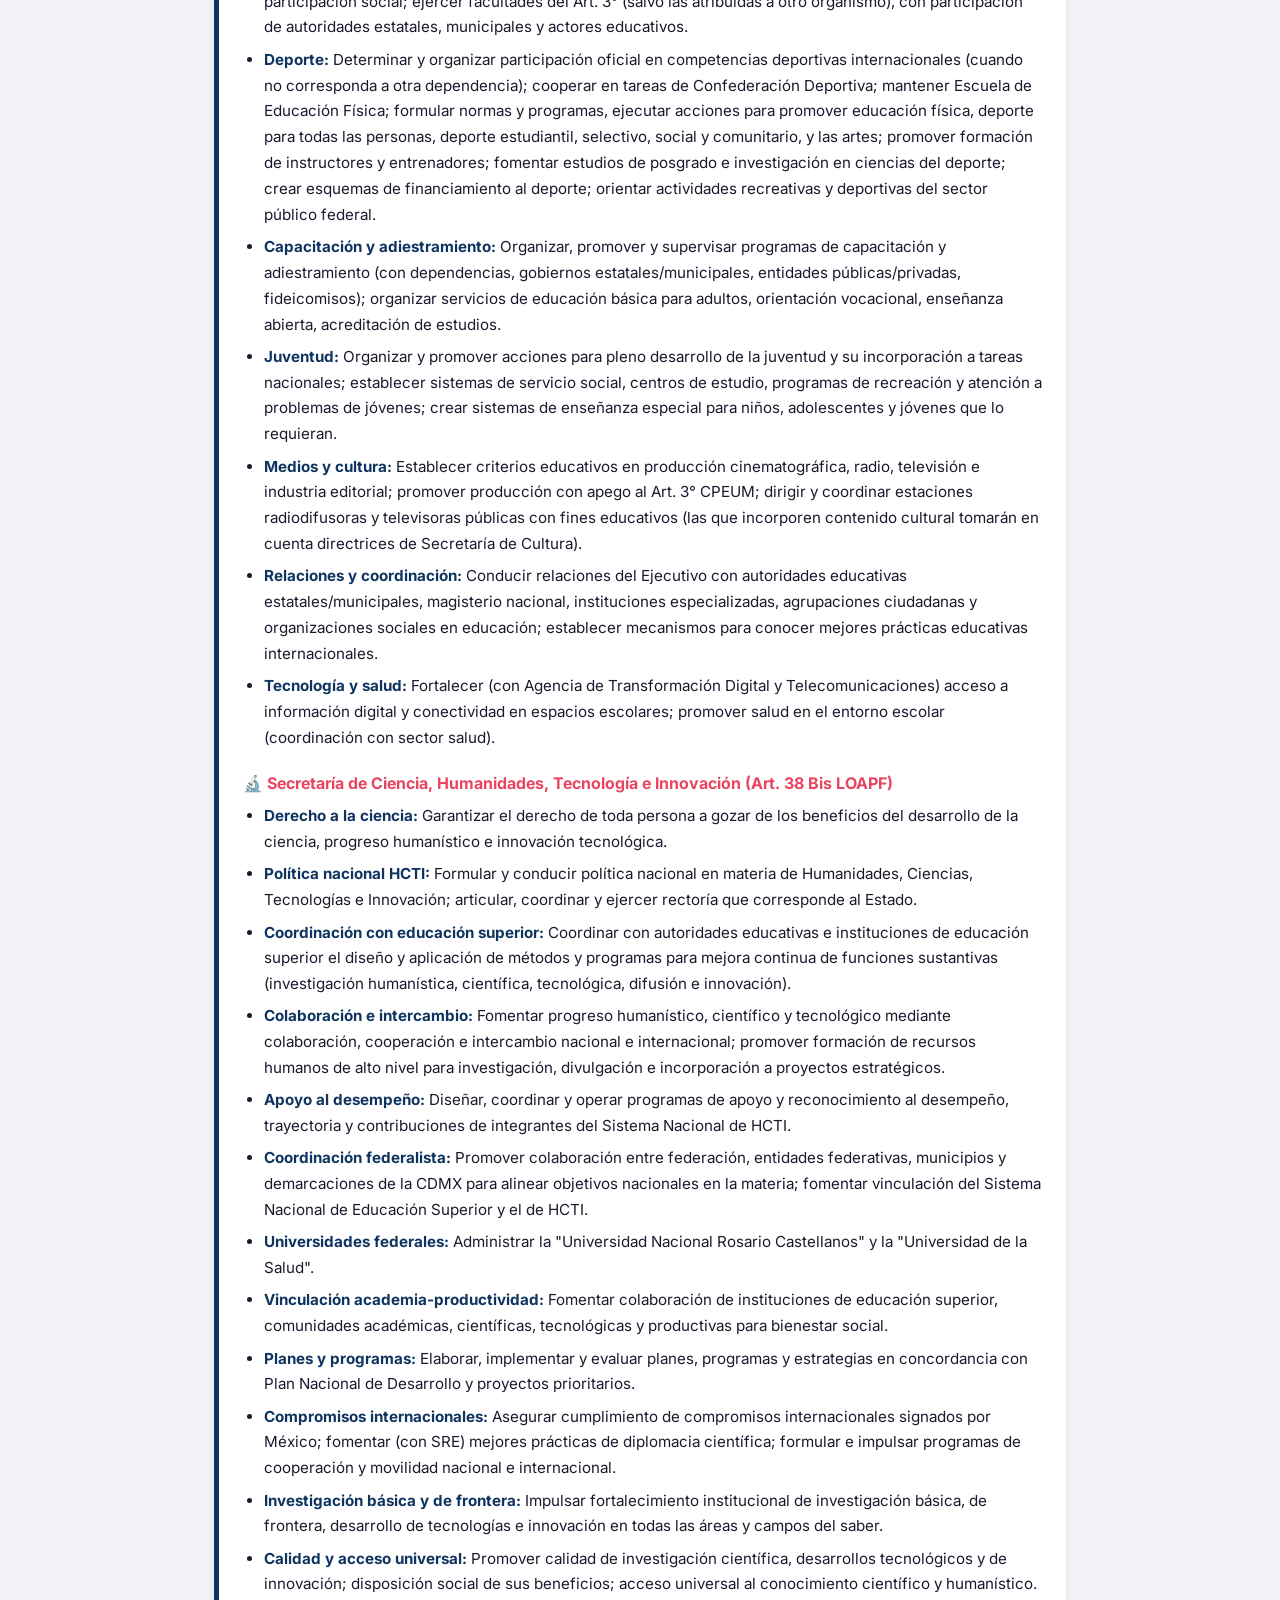
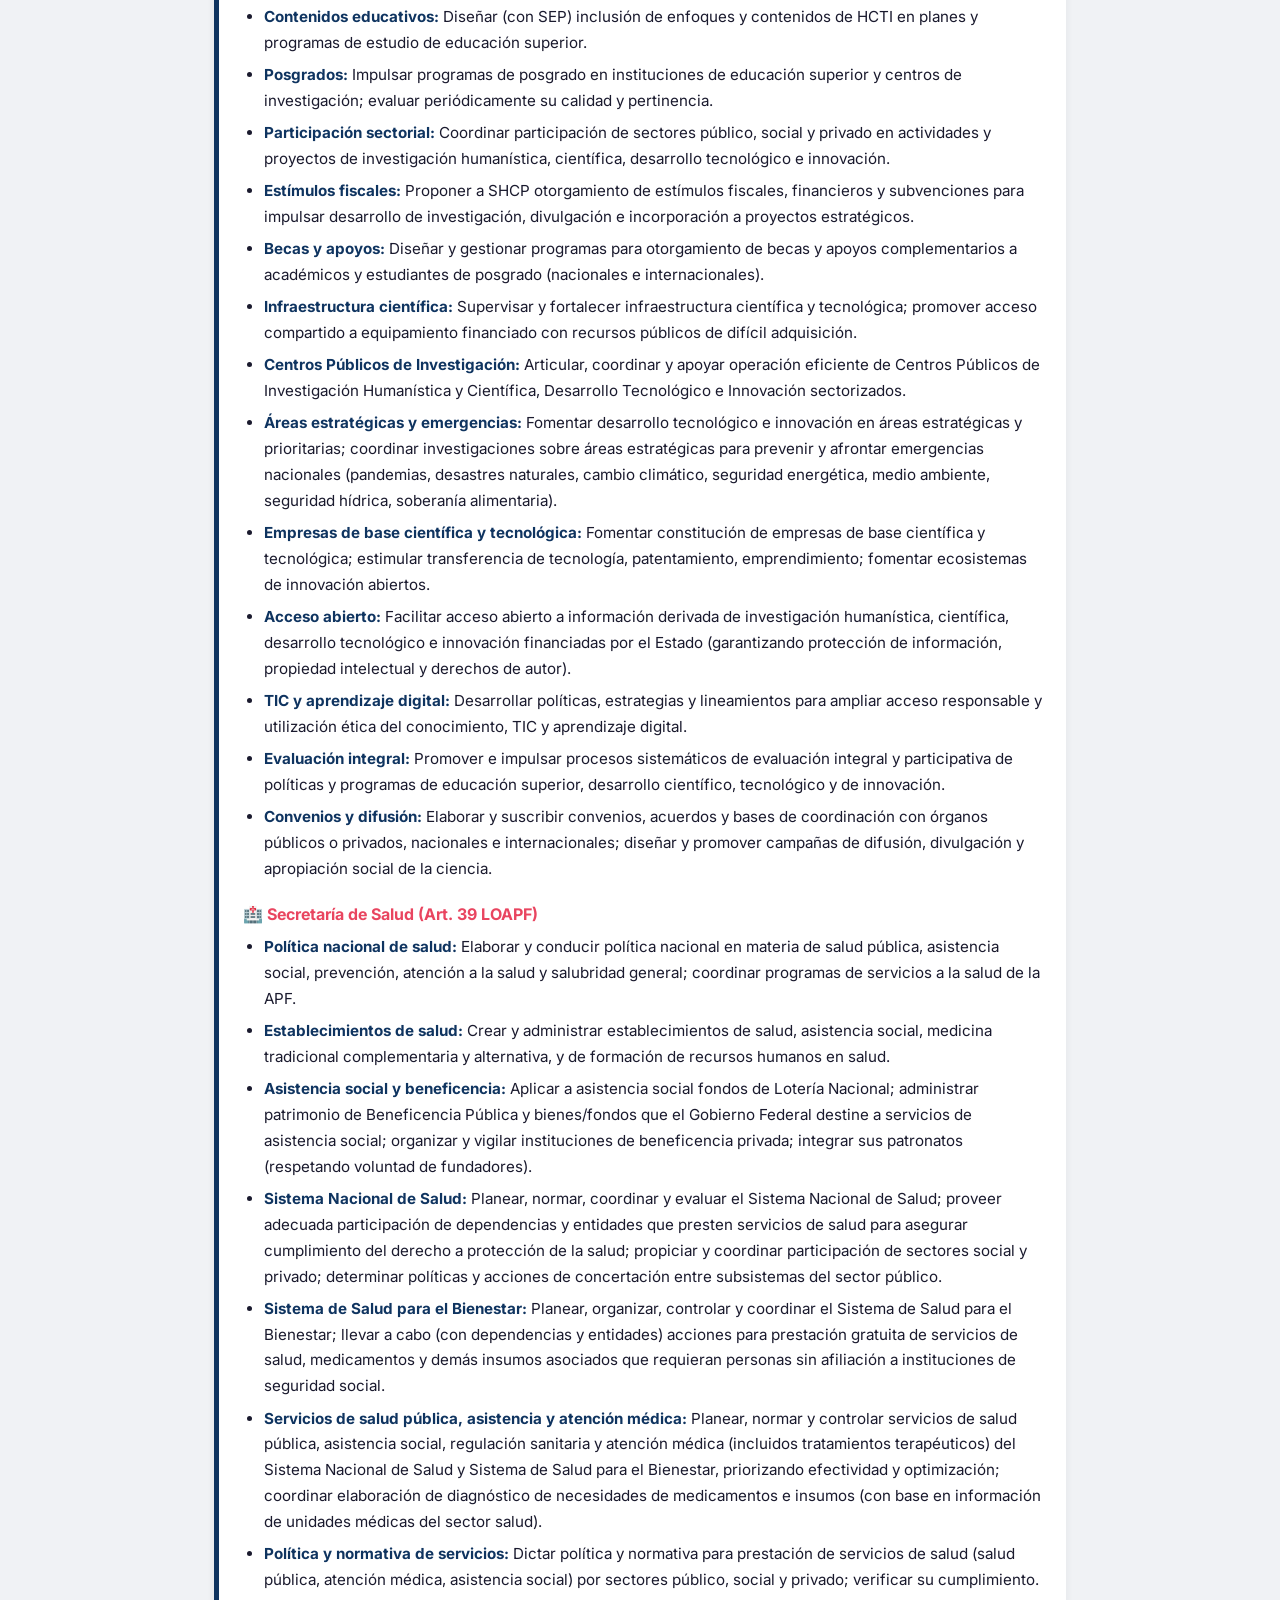
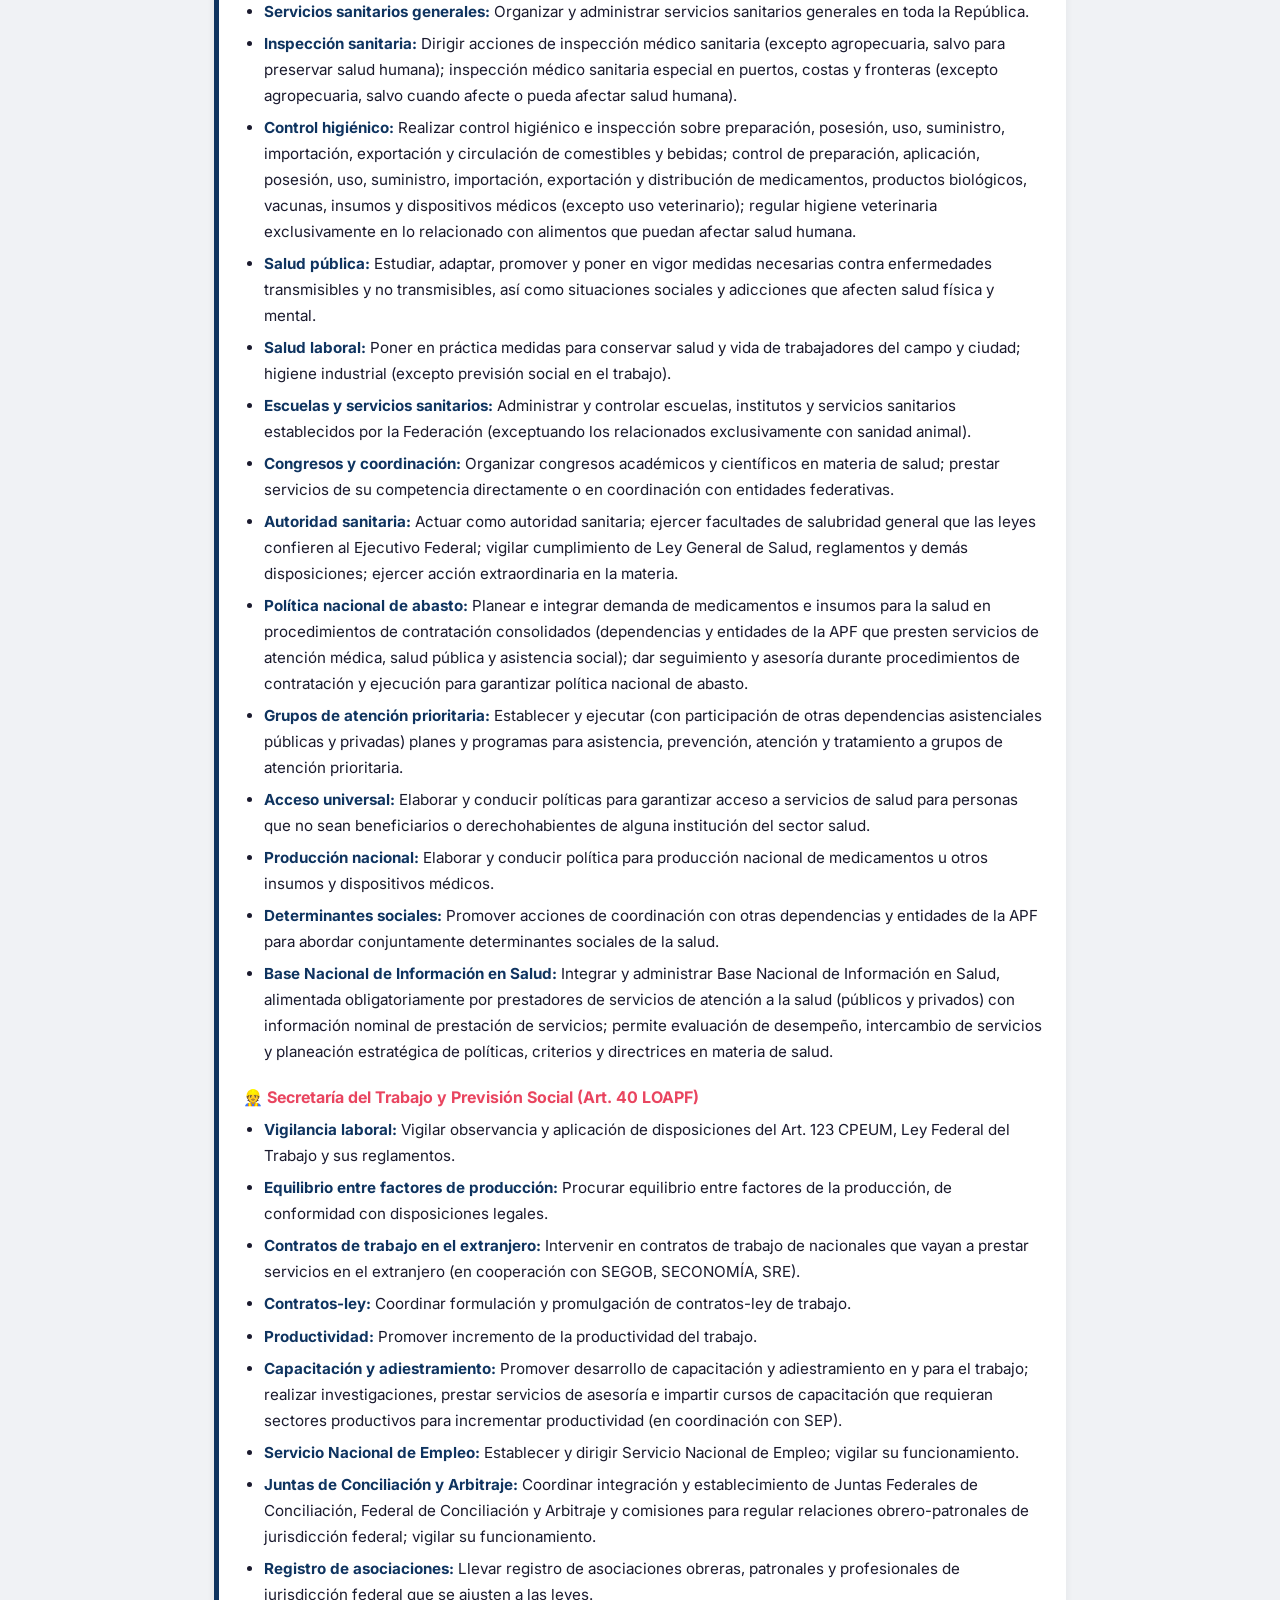
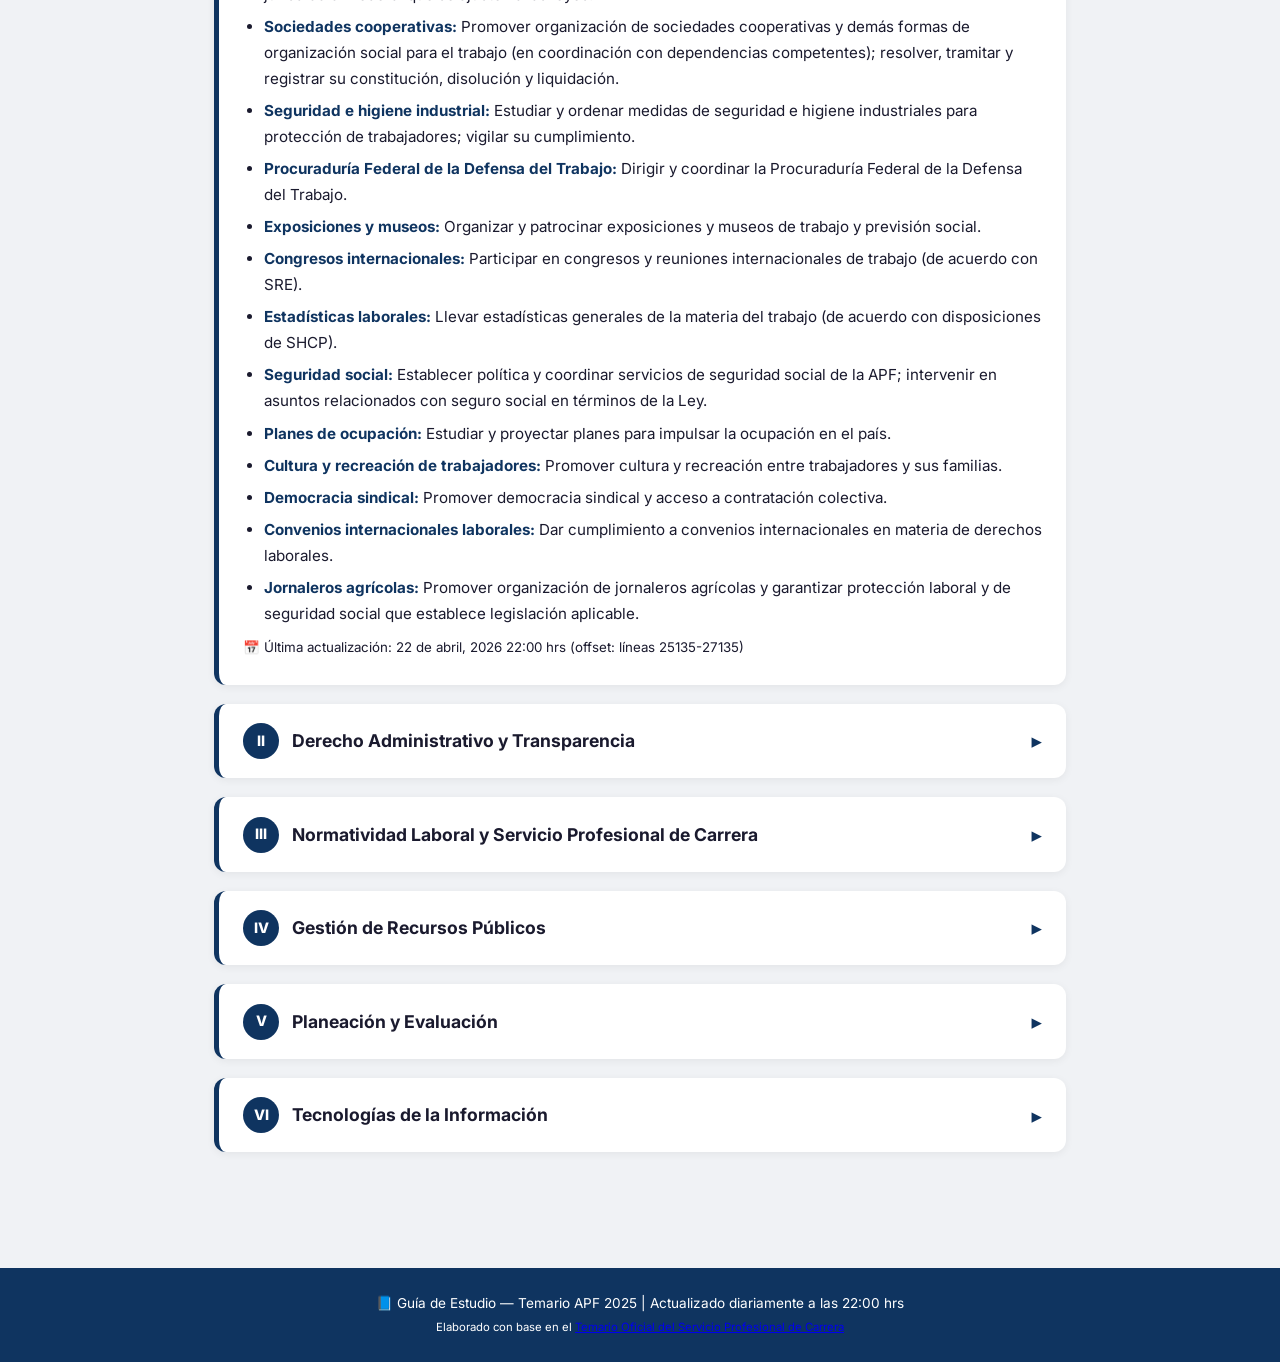
==== commit 45e7f889: "Actualización diaria 22/04/2026 22:00 - Secretarías Anticorrupción, Educación, Ciencia, Salud y Trab" ====
--- a/index.html
+++ b/index.html
@@ -167,7 +167,127 @@
         <li><strong>Industria eléctrica:</strong> Fijar política de eficiencia; revisar reglas del Mercado Eléctrico Mayorista.</li>
       </ul>
 
-      <p><small>📅 Última actualización: 21 de abril, 2026 (offset: líneas 23135-25135)</small></p>
+      <h4>🔎 Secretaría Anticorrupción y Buen Gobierno (Art. 37 LOAPF)</h4>
+      <ul>
+        <li><strong>Auditoría y fiscalización:</strong> Elaborar el programa anual de fiscalización; realizar actos de auditoría a dependencias y entidades de la APF; brindar apoyo y acompañamiento en programas prioritarios.</li>
+        <li><strong>Auditores y comisarios:</strong> Designar y remover auditores externos, delegados de la Secretaría y comisarios públicos de órganos de vigilancia; normar y controlar su desempeño.</li>
+        <li><strong>Integridad y transparencia:</strong> Formular y conducir la política de integridad, transparencia, rendición de cuentas y acceso a la información; emitir el Código de Ética de servidores públicos y Reglas de Integridad.</li>
+        <li><strong>Gobierno digital y datos abiertos:</strong> Vigilar políticas de gobierno digital, datos abiertos y transparencia proactiva en formatos accesibles a la ciudadanía.</li>
+        <li><strong>Desarrollo administrativo:</strong> Organizar y coordinar el desarrollo administrativo integral; emitir normas para que recursos humanos y patrimoniales se aprovechen con criterios de eficacia, eficiencia, economía, honestidad, transparencia y legalidad.</li>
+        <li><strong>Servicio Profesional de Carrera:</strong> Establecer política, normas y criterios en materia de planeación y administración de recursos humanos, incluido el personal del SPC; aprobar y registrar estructuras orgánicas y ocupacionales de dependencias y entidades (previo dictamen presupuestal de SHCP).</li>
+        <li><strong>Formación cívica y participación:</strong> Promover formación cívica, participación ciudadana en anticorrupción y buen gobierno; impulsar participación de sectores social y privado; promover (con SEP) contenidos educativos sobre integridad pública.</li>
+        <li><strong>Sistema Nacional Anticorrupción:</strong> Participar en el establecimiento de bases y principios de coordinación; ejercer atribuciones del Ejecutivo Federal en el SNA; implementar políticas del Comité Coordinador del SNA en materia de combate a la corrupción.</li>
+        <li><strong>Contrataciones públicas:</strong> Verificar cumplimiento de la política de contrataciones públicas (LAASSP, LOPSRM); proporcionar asesoría preventiva en procedimientos de contratación; participar en contratación consolidada con SHCP; participar (con SHCP y SE) en negociaciones de capítulos de compras de tratados comerciales.</li>
+        <li><strong>Participación de proveeduría nacional:</strong> Elaborar disposiciones para participación de proveeduría nacional (micro, pequeñas y medianas empresas, organizaciones del sector social) en compras públicas, con enfoque sustentable; emitir disposiciones generales sobre contenido nacional, margen de preferencia, reservas de compras.</li>
+        <li><strong>Órganos Internos de Control:</strong> Crear, asignar, coordinar y extinguir OIC en dependencias y entidades, y unidades de responsabilidades en empresas productivas del Estado; nombrar y remover titulares de OIC y personal que integre dichos órganos (dependencia jerárquica y funcional de la Secretaría); los OIC tienen carácter de autoridad.</li>
+        <li><strong>Responsabilidades administrativas:</strong> Conocer e investigar conductas de servidores públicos y particulares que puedan constituir responsabilidades; substanciar procedimientos; aplicar sanciones por faltas administrativas no graves; ejercer acción ante el TFJA por faltas graves; presentar denuncias ante la Fiscalía Especializada en Combate a la Corrupción.</li>
+        <li><strong>Registros y declaraciones:</strong> Llevar registro de servidores públicos de la APF, actas de entrega-recepción y sanciones administrativas; recibir y registrar declaraciones patrimoniales y de intereses; verificar su contenido mediante investigaciones pertinentes.</li>
+        <li><strong>Evaluación de confiabilidad:</strong> Proceso de evaluación de confiabilidad (exámenes médico, toxicológicos, socioeconómicos, psicológicos, psicotécnicos) para servidores públicos en cargos estratégicos, de riesgo o alto nivel (ingreso, reingreso, permanencia).</li>
+        <li><strong>Instancias de inconformidad:</strong> Tramitar procedimiento de conciliación e instancia de inconformidad en LAASSP y LOPSRM por incumplimiento de contratos o actos en procedimientos de contratación (excepto cuando otras leyes establezcan procedimientos diferentes).</li>
+        <li><em>Nota:</em> El nombramiento del titular de esta Secretaría requiere ratificación del Senado, acompañado de la declaración de interés en términos de la Ley General de Responsabilidades Administrativas.</li>
+      </ul>
+
+      <h4>🎓 Secretaría de Educación Pública (Art. 38 LOAPF)</h4>
+      <ul>
+        <li><strong>Organización educativa:</strong> Organizar, vigilar y desarrollar en escuelas oficiales, incorporadas o reconocidas: preescolar, primaria, secundaria, normal (urbana, semiurbana, rural); educación técnica, industrial, comercial, artes y oficios (incluida educación para adultos); educación agrícola (con SADER); educación superior y profesional; educación deportiva, militar y cultura física.</li>
+        <li><strong>Educación artística:</strong> Organizar y desarrollar educación artística (en coordinación con Secretaría de Cultura) para enseñanza y difusión de bellas artes y artes populares.</li>
+        <li><strong>Sistema de información educativa:</strong> Establecer (con INEE) sistema para obtener, sistematizar, analizar y difundir información sobre operación, cobertura, equidad, calidad y demás atributos del sistema educativo nacional.</li>
+        <li><strong>Escuelas federales:</strong> Crear y mantener escuelas dependientes de la Federación (exceptuadas las adscritas a otras dependencias).</li>
+        <li><strong>Supervisión y vigilancia:</strong> Vigilar cumplimiento de disposiciones sobre educación preescolar, primaria, secundaria, técnica y normal; prescribir normas de incorporación de escuelas particulares al sistema educativo; ejercer supervisión en planteles conforme al Art. 3° CPEUM.</li>
+        <li><strong>Bibliotecas y centros tecnológicos:</strong> Administrar y enriquecer bibliotecas generales o especializadas; promover (con organismo de ciencia y tecnología) institutos de investigación, laboratorios, observatorios, planetarios; apoyar investigación científica y tecnológica.</li>
+        <li><strong>Capacitación del magisterio:</strong> Mantener escalafón del magisterio y seguro del maestro; crear sistema de compensaciones y estímulos (atendiendo directrices de SHCP); garantizar capacitación y formación continuas del magisterio, directivos y supervisión escolar (desarrollo de competencias docentes, incluidas TIC); impulsar formación permanente del magisterio.</li>
+        <li><strong>Becas:</strong> Otorgar becas (en coordinación con Secretaría de Ciencia, Humanidades, Tecnología e Innovación) para estudiantes mexicanos que realicen investigaciones o completen estudios en el extranjero.</li>
+        <li><strong>Revalidación y autorización:</strong> Revalidar estudios y títulos; conceder autorización para ejercicio de profesiones; vigilar (con asociaciones de profesionistas) correcto ejercicio de las profesiones.</li>
+        <li><strong>Política educativa y coordinación:</strong> Regir el sistema educativo nacional; formular, regular, coordinar y conducir política educativa; fortalecer instituciones educativas públicas; participar en programas de desarrollo en la primera infancia; intervenir en programas de inclusión social con componente educativo para población en pobreza extrema; coordinar con organismos sectorizados programas nacionales de educación, deporte y juventud.</li>
+        <li><strong>Coordinación con entidades federativas:</strong> Diseñar y aplicar (con autoridades educativas estatales) políticas para hacer efectivo el derecho a la educación; establecer acuerdos para cumplir Art. 3° CPEUM; promover participación social; ejercer facultades del Art. 3° (salvo las atribuidas a otro organismo), con participación de autoridades estatales, municipales y actores educativos.</li>
+        <li><strong>Deporte:</strong> Determinar y organizar participación oficial en competencias deportivas internacionales (cuando no corresponda a otra dependencia); cooperar en tareas de Confederación Deportiva; mantener Escuela de Educación Física; formular normas y programas, ejecutar acciones para promover educación física, deporte para todas las personas, deporte estudiantil, selectivo, social y comunitario, y las artes; promover formación de instructores y entrenadores; fomentar estudios de posgrado e investigación en ciencias del deporte; crear esquemas de financiamiento al deporte; orientar actividades recreativas y deportivas del sector público federal.</li>
+        <li><strong>Capacitación y adiestramiento:</strong> Organizar, promover y supervisar programas de capacitación y adiestramiento (con dependencias, gobiernos estatales/municipales, entidades públicas/privadas, fideicomisos); organizar servicios de educación básica para adultos, orientación vocacional, enseñanza abierta, acreditación de estudios.</li>
+        <li><strong>Juventud:</strong> Organizar y promover acciones para pleno desarrollo de la juventud y su incorporación a tareas nacionales; establecer sistemas de servicio social, centros de estudio, programas de recreación y atención a problemas de jóvenes; crear sistemas de enseñanza especial para niños, adolescentes y jóvenes que lo requieran.</li>
+        <li><strong>Medios y cultura:</strong> Establecer criterios educativos en producción cinematográfica, radio, televisión e industria editorial; promover producción con apego al Art. 3° CPEUM; dirigir y coordinar estaciones radiodifusoras y televisoras públicas con fines educativos (las que incorporen contenido cultural tomarán en cuenta directrices de Secretaría de Cultura).</li>
+        <li><strong>Relaciones y coordinación:</strong> Conducir relaciones del Ejecutivo con autoridades educativas estatales/municipales, magisterio nacional, instituciones especializadas, agrupaciones ciudadanas y organizaciones sociales en educación; establecer mecanismos para conocer mejores prácticas educativas internacionales.</li>
+        <li><strong>Tecnología y salud:</strong> Fortalecer (con Agencia de Transformación Digital y Telecomunicaciones) acceso a información digital y conectividad en espacios escolares; promover salud en el entorno escolar (coordinación con sector salud).</li>
+      </ul>
+
+      <h4>🔬 Secretaría de Ciencia, Humanidades, Tecnología e Innovación (Art. 38 Bis LOAPF)</h4>
+      <ul>
+        <li><strong>Derecho a la ciencia:</strong> Garantizar el derecho de toda persona a gozar de los beneficios del desarrollo de la ciencia, progreso humanístico e innovación tecnológica.</li>
+        <li><strong>Política nacional HCTI:</strong> Formular y conducir política nacional en materia de Humanidades, Ciencias, Tecnologías e Innovación; articular, coordinar y ejercer rectoría que corresponde al Estado.</li>
+        <li><strong>Coordinación con educación superior:</strong> Coordinar con autoridades educativas e instituciones de educación superior el diseño y aplicación de métodos y programas para mejora continua de funciones sustantivas (investigación humanística, científica, tecnológica, difusión e innovación).</li>
+        <li><strong>Colaboración e intercambio:</strong> Fomentar progreso humanístico, científico y tecnológico mediante colaboración, cooperación e intercambio nacional e internacional; promover formación de recursos humanos de alto nivel para investigación, divulgación e incorporación a proyectos estratégicos.</li>
+        <li><strong>Apoyo al desempeño:</strong> Diseñar, coordinar y operar programas de apoyo y reconocimiento al desempeño, trayectoria y contribuciones de integrantes del Sistema Nacional de HCTI.</li>
+        <li><strong>Coordinación federalista:</strong> Promover colaboración entre federación, entidades federativas, municipios y demarcaciones de la CDMX para alinear objetivos nacionales en la materia; fomentar vinculación del Sistema Nacional de Educación Superior y el de HCTI.</li>
+        <li><strong>Universidades federales:</strong> Administrar la "Universidad Nacional Rosario Castellanos" y la "Universidad de la Salud".</li>
+        <li><strong>Vinculación academia-productividad:</strong> Fomentar colaboración de instituciones de educación superior, comunidades académicas, científicas, tecnológicas y productivas para bienestar social.</li>
+        <li><strong>Planes y programas:</strong> Elaborar, implementar y evaluar planes, programas y estrategias en concordancia con Plan Nacional de Desarrollo y proyectos prioritarios.</li>
+        <li><strong>Compromisos internacionales:</strong> Asegurar cumplimiento de compromisos internacionales signados por México; fomentar (con SRE) mejores prácticas de diplomacia científica; formular e impulsar programas de cooperación y movilidad nacional e internacional.</li>
+        <li><strong>Investigación básica y de frontera:</strong> Impulsar fortalecimiento institucional de investigación básica, de frontera, desarrollo de tecnologías e innovación en todas las áreas y campos del saber.</li>
+        <li><strong>Calidad y acceso universal:</strong> Promover calidad de investigación científica, desarrollos tecnológicos y de innovación; disposición social de sus beneficios; acceso universal al conocimiento científico y humanístico.</li>
+        <li><strong>Contenidos educativos:</strong> Diseñar (con SEP) inclusión de enfoques y contenidos de HCTI en planes y programas de estudio de educación superior.</li>
+        <li><strong>Posgrados:</strong> Impulsar programas de posgrado en instituciones de educación superior y centros de investigación; evaluar periódicamente su calidad y pertinencia.</li>
+        <li><strong>Participación sectorial:</strong> Coordinar participación de sectores público, social y privado en actividades y proyectos de investigación humanística, científica, desarrollo tecnológico e innovación.</li>
+        <li><strong>Estímulos fiscales:</strong> Proponer a SHCP otorgamiento de estímulos fiscales, financieros y subvenciones para impulsar desarrollo de investigación, divulgación e incorporación a proyectos estratégicos.</li>
+        <li><strong>Becas y apoyos:</strong> Diseñar y gestionar programas para otorgamiento de becas y apoyos complementarios a académicos y estudiantes de posgrado (nacionales e internacionales).</li>
+        <li><strong>Infraestructura científica:</strong> Supervisar y fortalecer infraestructura científica y tecnológica; promover acceso compartido a equipamiento financiado con recursos públicos de difícil adquisición.</li>
+        <li><strong>Centros Públicos de Investigación:</strong> Articular, coordinar y apoyar operación eficiente de Centros Públicos de Investigación Humanística y Científica, Desarrollo Tecnológico e Innovación sectorizados.</li>
+        <li><strong>Áreas estratégicas y emergencias:</strong> Fomentar desarrollo tecnológico e innovación en áreas estratégicas y prioritarias; coordinar investigaciones sobre áreas estratégicas para prevenir y afrontar emergencias nacionales (pandemias, desastres naturales, cambio climático, seguridad energética, medio ambiente, seguridad hídrica, soberanía alimentaria).</li>
+        <li><strong>Empresas de base científica y tecnológica:</strong> Fomentar constitución de empresas de base científica y tecnológica; estimular transferencia de tecnología, patentamiento, emprendimiento; fomentar ecosistemas de innovación abiertos.</li>
+        <li><strong>Acceso abierto:</strong> Facilitar acceso abierto a información derivada de investigación humanística, científica, desarrollo tecnológico e innovación financiadas por el Estado (garantizando protección de información, propiedad intelectual y derechos de autor).</li>
+        <li><strong>TIC y aprendizaje digital:</strong> Desarrollar políticas, estrategias y lineamientos para ampliar acceso responsable y utilización ética del conocimiento, TIC y aprendizaje digital.</li>
+        <li><strong>Evaluación integral:</strong> Promover e impulsar procesos sistemáticos de evaluación integral y participativa de políticas y programas de educación superior, desarrollo científico, tecnológico y de innovación.</li>
+        <li><strong>Convenios y difusión:</strong> Elaborar y suscribir convenios, acuerdos y bases de coordinación con órganos públicos o privados, nacionales e internacionales; diseñar y promover campañas de difusión, divulgación y apropiación social de la ciencia.</li>
+      </ul>
+
+      <h4>🏥 Secretaría de Salud (Art. 39 LOAPF)</h4>
+      <ul>
+        <li><strong>Política nacional de salud:</strong> Elaborar y conducir política nacional en materia de salud pública, asistencia social, prevención, atención a la salud y salubridad general; coordinar programas de servicios a la salud de la APF.</li>
+        <li><strong>Establecimientos de salud:</strong> Crear y administrar establecimientos de salud, asistencia social, medicina tradicional complementaria y alternativa, y de formación de recursos humanos en salud.</li>
+        <li><strong>Asistencia social y beneficencia:</strong> Aplicar a asistencia social fondos de Lotería Nacional; administrar patrimonio de Beneficencia Pública y bienes/fondos que el Gobierno Federal destine a servicios de asistencia social; organizar y vigilar instituciones de beneficencia privada; integrar sus patronatos (respetando voluntad de fundadores).</li>
+        <li><strong>Sistema Nacional de Salud:</strong> Planear, normar, coordinar y evaluar el Sistema Nacional de Salud; proveer adecuada participación de dependencias y entidades que presten servicios de salud para asegurar cumplimiento del derecho a protección de la salud; propiciar y coordinar participación de sectores social y privado; determinar políticas y acciones de concertación entre subsistemas del sector público.</li>
+        <li><strong>Sistema de Salud para el Bienestar:</strong> Planear, organizar, controlar y coordinar el Sistema de Salud para el Bienestar; llevar a cabo (con dependencias y entidades) acciones para prestación gratuita de servicios de salud, medicamentos y demás insumos asociados que requieran personas sin afiliación a instituciones de seguridad social.</li>
+        <li><strong>Servicios de salud pública, asistencia y atención médica:</strong> Planear, normar y controlar servicios de salud pública, asistencia social, regulación sanitaria y atención médica (incluidos tratamientos terapéuticos) del Sistema Nacional de Salud y Sistema de Salud para el Bienestar, priorizando efectividad y optimización; coordinar elaboración de diagnóstico de necesidades de medicamentos e insumos (con base en información de unidades médicas del sector salud).</li>
+        <li><strong>Política y normativa de servicios:</strong> Dictar política y normativa para prestación de servicios de salud (salud pública, atención médica, asistencia social) por sectores público, social y privado; verificar su cumplimiento.</li>
+        <li><strong>Servicios sanitarios generales:</strong> Organizar y administrar servicios sanitarios generales en toda la República.</li>
+        <li><strong>Inspección sanitaria:</strong> Dirigir acciones de inspección médico sanitaria (excepto agropecuaria, salvo para preservar salud humana); inspección médico sanitaria especial en puertos, costas y fronteras (excepto agropecuaria, salvo cuando afecte o pueda afectar salud humana).</li>
+        <li><strong>Control higiénico:</strong> Realizar control higiénico e inspección sobre preparación, posesión, uso, suministro, importación, exportación y circulación de comestibles y bebidas; control de preparación, aplicación, posesión, uso, suministro, importación, exportación y distribución de medicamentos, productos biológicos, vacunas, insumos y dispositivos médicos (excepto uso veterinario); regular higiene veterinaria exclusivamente en lo relacionado con alimentos que puedan afectar salud humana.</li>
+        <li><strong>Salud pública:</strong> Estudiar, adaptar, promover y poner en vigor medidas necesarias contra enfermedades transmisibles y no transmisibles, así como situaciones sociales y adicciones que afecten salud física y mental.</li>
+        <li><strong>Salud laboral:</strong> Poner en práctica medidas para conservar salud y vida de trabajadores del campo y ciudad; higiene industrial (excepto previsión social en el trabajo).</li>
+        <li><strong>Escuelas y servicios sanitarios:</strong> Administrar y controlar escuelas, institutos y servicios sanitarios establecidos por la Federación (exceptuando los relacionados exclusivamente con sanidad animal).</li>
+        <li><strong>Congresos y coordinación:</strong> Organizar congresos académicos y científicos en materia de salud; prestar servicios de su competencia directamente o en coordinación con entidades federativas.</li>
+        <li><strong>Autoridad sanitaria:</strong> Actuar como autoridad sanitaria; ejercer facultades de salubridad general que las leyes confieren al Ejecutivo Federal; vigilar cumplimiento de Ley General de Salud, reglamentos y demás disposiciones; ejercer acción extraordinaria en la materia.</li>
+        <li><strong>Política nacional de abasto:</strong> Planear e integrar demanda de medicamentos e insumos para la salud en procedimientos de contratación consolidados (dependencias y entidades de la APF que presten servicios de atención médica, salud pública y asistencia social); dar seguimiento y asesoría durante procedimientos de contratación y ejecución para garantizar política nacional de abasto.</li>
+        <li><strong>Grupos de atención prioritaria:</strong> Establecer y ejecutar (con participación de otras dependencias asistenciales públicas y privadas) planes y programas para asistencia, prevención, atención y tratamiento a grupos de atención prioritaria.</li>
+        <li><strong>Acceso universal:</strong> Elaborar y conducir políticas para garantizar acceso a servicios de salud para personas que no sean beneficiarios o derechohabientes de alguna institución del sector salud.</li>
+        <li><strong>Producción nacional:</strong> Elaborar y conducir política para producción nacional de medicamentos u otros insumos y dispositivos médicos.</li>
+        <li><strong>Determinantes sociales:</strong> Promover acciones de coordinación con otras dependencias y entidades de la APF para abordar conjuntamente determinantes sociales de la salud.</li>
+        <li><strong>Base Nacional de Información en Salud:</strong> Integrar y administrar Base Nacional de Información en Salud, alimentada obligatoriamente por prestadores de servicios de atención a la salud (públicos y privados) con información nominal de prestación de servicios; permite evaluación de desempeño, intercambio de servicios y planeación estratégica de políticas, criterios y directrices en materia de salud.</li>
+      </ul>
+
+      <h4>👷 Secretaría del Trabajo y Previsión Social (Art. 40 LOAPF)</h4>
+      <ul>
+        <li><strong>Vigilancia laboral:</strong> Vigilar observancia y aplicación de disposiciones del Art. 123 CPEUM, Ley Federal del Trabajo y sus reglamentos.</li>
+        <li><strong>Equilibrio entre factores de producción:</strong> Procurar equilibrio entre factores de la producción, de conformidad con disposiciones legales.</li>
+        <li><strong>Contratos de trabajo en el extranjero:</strong> Intervenir en contratos de trabajo de nacionales que vayan a prestar servicios en el extranjero (en cooperación con SEGOB, SECONOMÍA, SRE).</li>
+        <li><strong>Contratos-ley:</strong> Coordinar formulación y promulgación de contratos-ley de trabajo.</li>
+        <li><strong>Productividad:</strong> Promover incremento de la productividad del trabajo.</li>
+        <li><strong>Capacitación y adiestramiento:</strong> Promover desarrollo de capacitación y adiestramiento en y para el trabajo; realizar investigaciones, prestar servicios de asesoría e impartir cursos de capacitación que requieran sectores productivos para incrementar productividad (en coordinación con SEP).</li>
+        <li><strong>Servicio Nacional de Empleo:</strong> Establecer y dirigir Servicio Nacional de Empleo; vigilar su funcionamiento.</li>
+        <li><strong>Juntas de Conciliación y Arbitraje:</strong> Coordinar integración y establecimiento de Juntas Federales de Conciliación, Federal de Conciliación y Arbitraje y comisiones para regular relaciones obrero-patronales de jurisdicción federal; vigilar su funcionamiento.</li>
+        <li><strong>Registro de asociaciones:</strong> Llevar registro de asociaciones obreras, patronales y profesionales de jurisdicción federal que se ajusten a las leyes.</li>
+        <li><strong>Sociedades cooperativas:</strong> Promover organización de sociedades cooperativas y demás formas de organización social para el trabajo (en coordinación con dependencias competentes); resolver, tramitar y registrar su constitución, disolución y liquidación.</li>
+        <li><strong>Seguridad e higiene industrial:</strong> Estudiar y ordenar medidas de seguridad e higiene industriales para protección de trabajadores; vigilar su cumplimiento.</li>
+        <li><strong>Procuraduría Federal de la Defensa del Trabajo:</strong> Dirigir y coordinar la Procuraduría Federal de la Defensa del Trabajo.</li>
+        <li><strong>Exposiciones y museos:</strong> Organizar y patrocinar exposiciones y museos de trabajo y previsión social.</li>
+        <li><strong>Congresos internacionales:</strong> Participar en congresos y reuniones internacionales de trabajo (de acuerdo con SRE).</li>
+        <li><strong>Estadísticas laborales:</strong> Llevar estadísticas generales de la materia del trabajo (de acuerdo con disposiciones de SHCP).</li>
+        <li><strong>Seguridad social:</strong> Establecer política y coordinar servicios de seguridad social de la APF; intervenir en asuntos relacionados con seguro social en términos de la Ley.</li>
+        <li><strong>Planes de ocupación:</strong> Estudiar y proyectar planes para impulsar la ocupación en el país.</li>
+        <li><strong>Cultura y recreación de trabajadores:</strong> Promover cultura y recreación entre trabajadores y sus familias.</li>
+        <li><strong>Democracia sindical:</strong> Promover democracia sindical y acceso a contratación colectiva.</li>
+        <li><strong>Convenios internacionales laborales:</strong> Dar cumplimiento a convenios internacionales en materia de derechos laborales.</li>
+        <li><strong>Jornaleros agrícolas:</strong> Promover organización de jornaleros agrícolas y garantizar protección laboral y de seguridad social que establece legislación aplicable.</li>
+      </ul>
+
+      <p><small>📅 Última actualización: 22 de abril, 2026 22:00 hrs (offset: líneas 25135-27135)</small></p>
     </div>
   </details>
 
